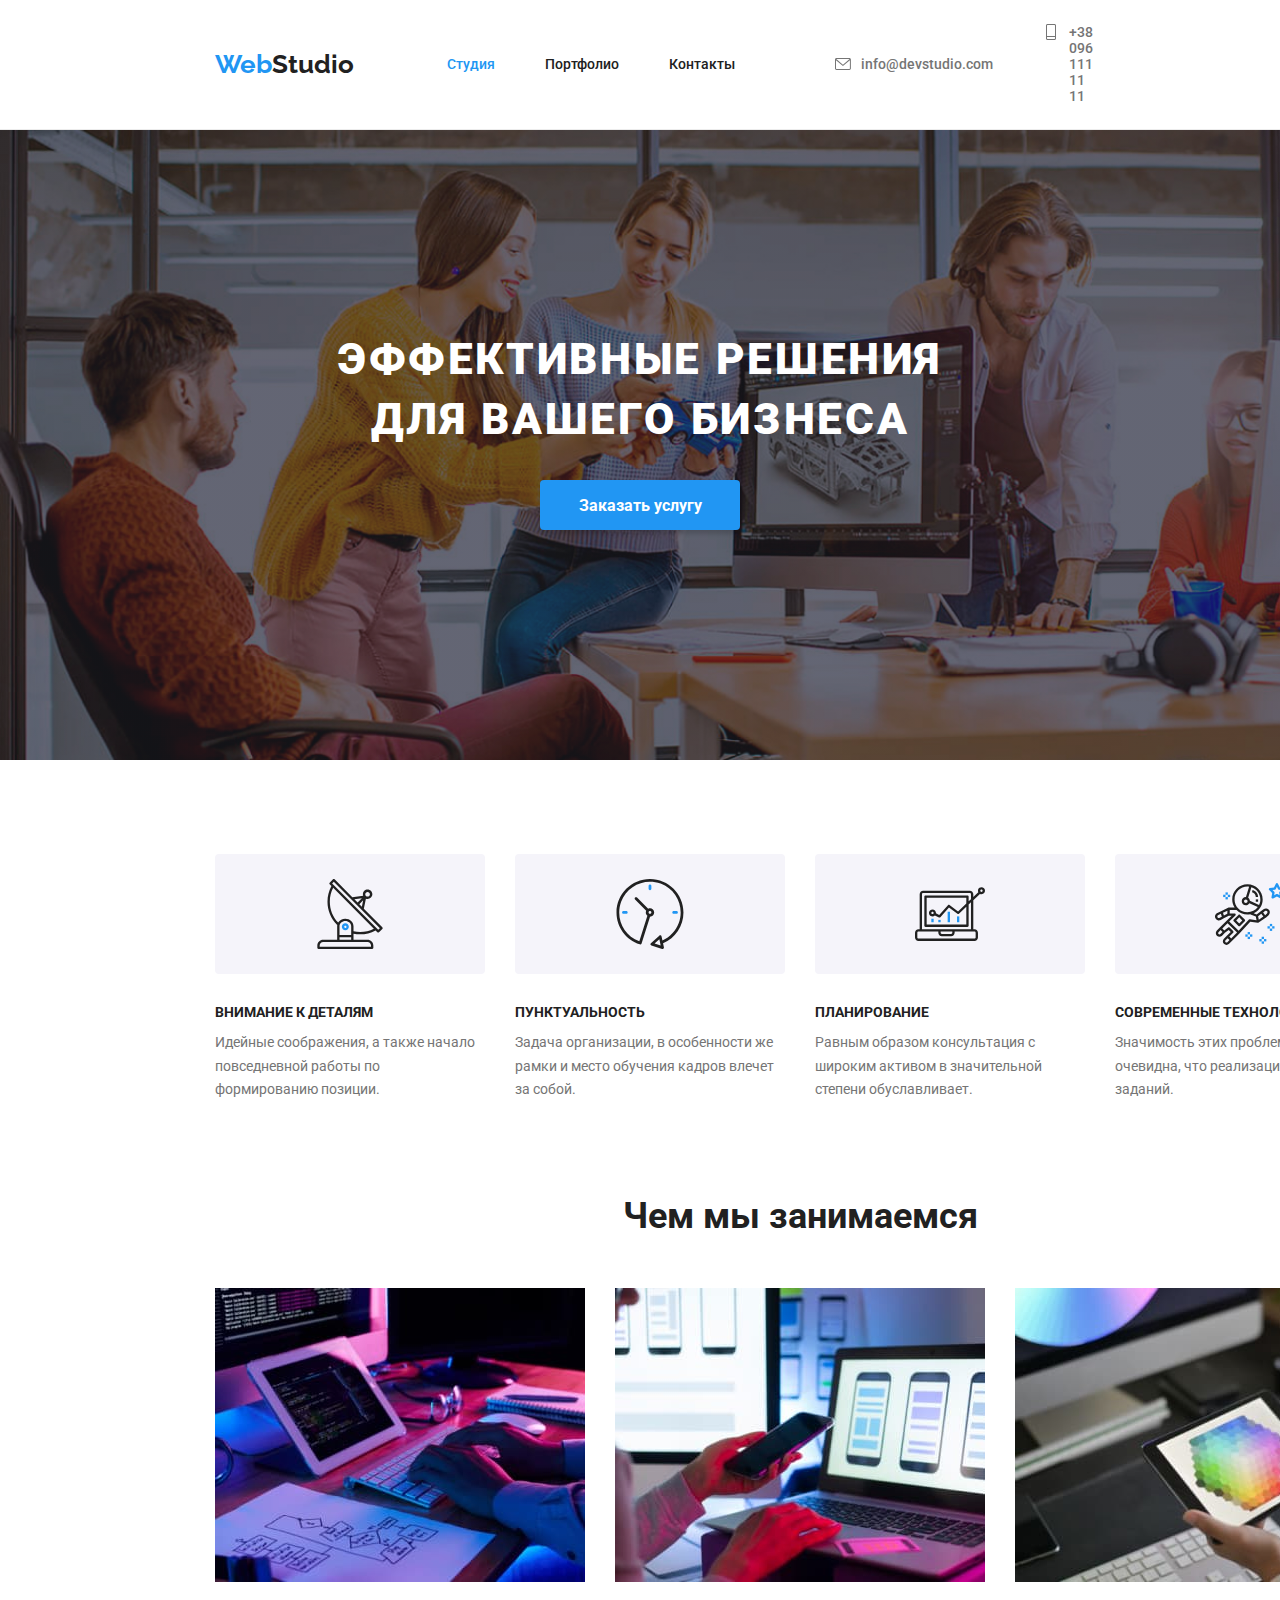
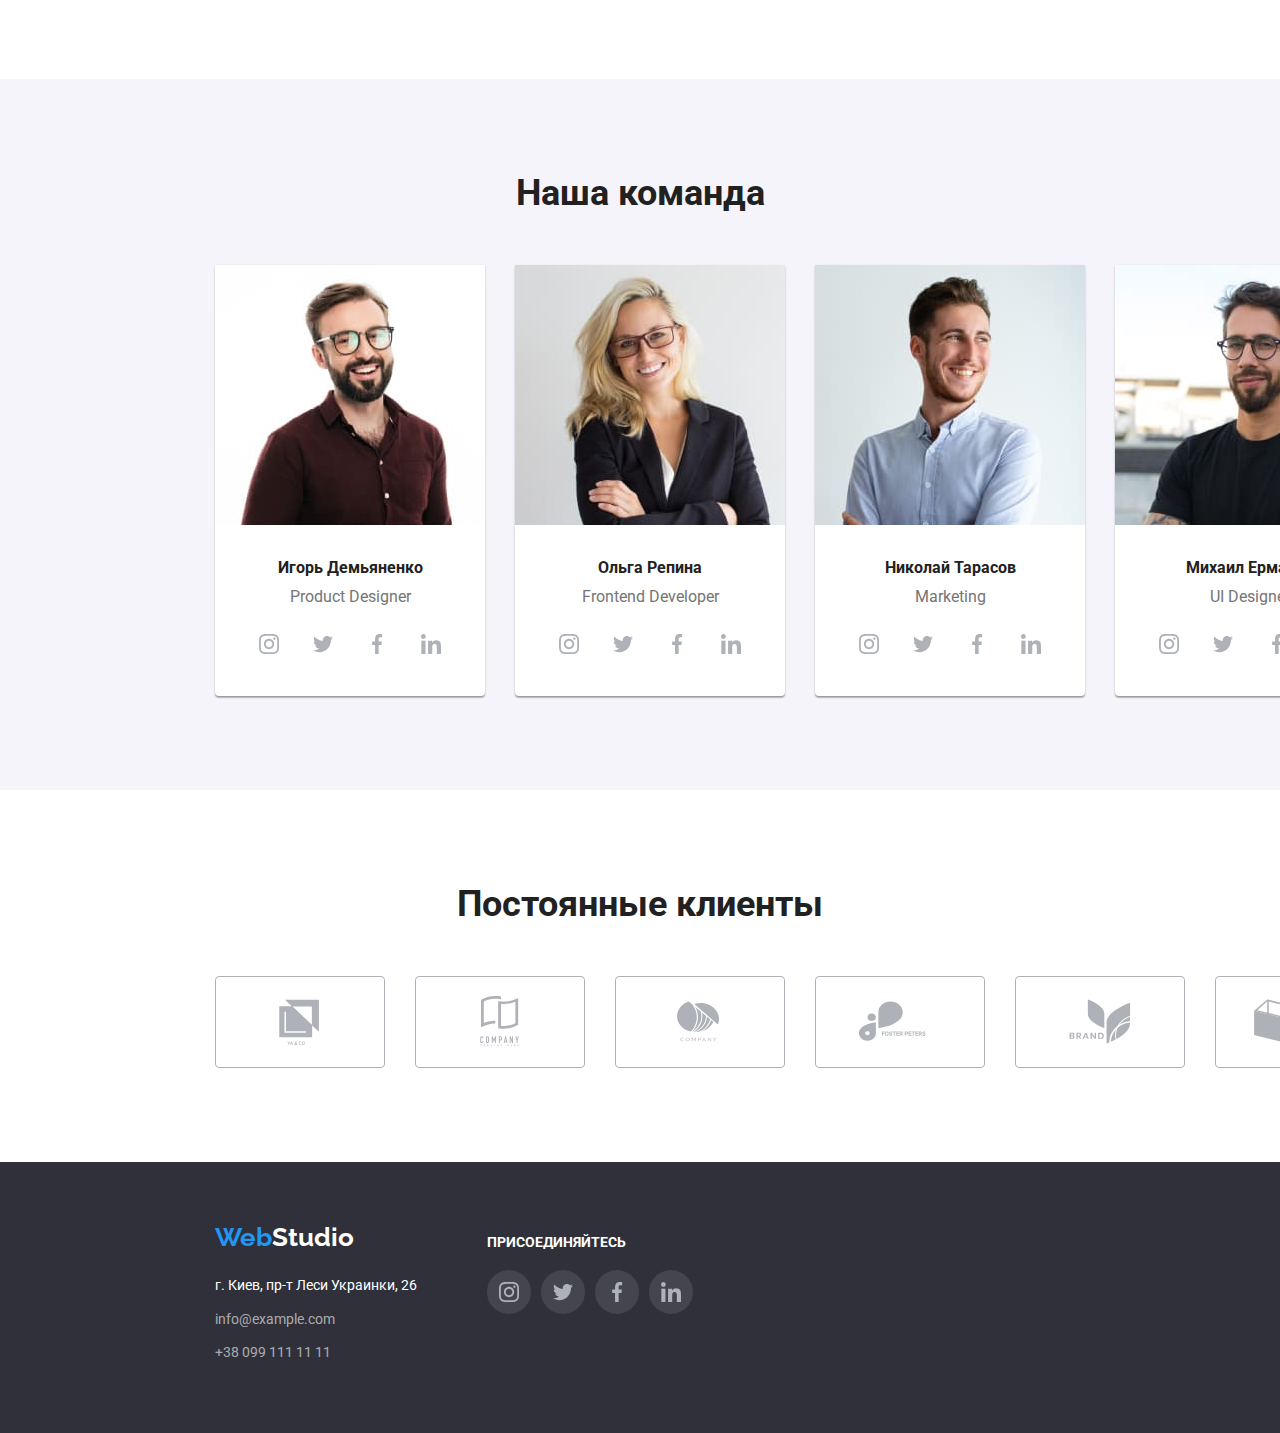
==== index.html @ db71245f "Домашка готова" ====
<!DOCTYPE html>
<html lang="ru">

<head>
    <meta charset="UTF-8">
    <meta http-equiv="X-UA-Compatible" content="IE=edge">
    <meta name="viewport" content="width=device-width, initial-scale=1.0">
    <title>Студия</title>
    <link rel="preconnect" href="https://fonts.googleapis.com">
    <link rel="preconnect" href="https://fonts.gstatic.com" crossorigin>
    <link
        href="https://fonts.googleapis.com/css2?family=Raleway:wght@700&family=Roboto:wght@400;500;700;900&display=swap"
        rel="stylesheet">
    <link rel="stylesheet" href="./css/styles.css">
</head>

<body>
    <!-- Подключение SVG -->
    <!-- Секция о нас -->
    <svg aria-hidden="true" style="position: absolute; width: 0; height: 0; overflow: hidden;" version="1.1"
        xmlns="http://www.w3.org/2000/svg" xmlns:xlink="http://www.w3.org/1999/xlink">
        <defs>
            <symbol id="icon-antenna" viewBox="0 0 32 32">
                <path fill="#212121" style="fill: var(--color1, #212121)"
                    d="M30.773 22.098l-8.443-8.505 0.937-4.615c0.242 0.094 0.499 0.144 0.758 0.146h0.006c1.192 0.014 2.17-0.941 2.184-2.133s-0.941-2.17-2.133-2.184c-1.192-0.014-2.17 0.941-2.184 2.133-0.003 0.255 0.039 0.509 0.125 0.749l-4.96 0.605-8.091-8.133c-0.099-0.101-0.235-0.159-0.377-0.16-0.14 0.001-0.274 0.056-0.373 0.155l-1.513 1.504c-0.208 0.208-0.208 0.546 0 0.754l0.814 0.826c-3.153 5.798-2.129 12.978 2.519 17.663 0.043 0.041 0.092 0.074 0.146 0.098-0.034 0.18-0.051 0.364-0.052 0.547v6.187h-6.4c-1.472 0.002-2.665 1.195-2.667 2.667v1.067c0 0.295 0.239 0.533 0.533 0.533h24.533c0.295 0 0.533-0.239 0.533-0.533v-1.067c-0.002-1.472-1.195-2.665-2.667-2.667h-6.4v-2.742c1.003 0.21 2.024 0.317 3.049 0.32 2.458-0.003 4.877-0.615 7.040-1.783l0.818 0.823c0.099 0.101 0.235 0.159 0.377 0.16 0.14-0.001 0.274-0.056 0.373-0.155l1.513-1.504c0.208-0.208 0.208-0.546 0-0.754zM23.28 6.233c0.418-0.415 1.093-0.414 1.508 0.004s0.414 1.093-0.004 1.508c-0.2 0.199-0.47 0.31-0.752 0.31h-0.003c-0.589-0.003-1.064-0.483-1.061-1.072 0.002-0.282 0.115-0.552 0.314-0.751h-0.002zM22.024 9.738l-0.598 2.946-1.175-1.182 1.774-1.763zM21.419 8.836l-1.92 1.909-1.485-1.493 3.405-0.415zM24.004 28.8c0.884 0 1.6 0.716 1.6 1.6v0.533h-23.467v-0.533c0-0.884 0.716-1.6 1.6-1.6h20.267zM16.537 26.667v1.067h-5.333v-1.067h5.333zM11.204 25.6v-4.053c0-1.294 1.196-2.347 2.667-2.347s2.667 1.053 2.667 2.347v4.053h-5.333zM17.604 23.904v-2.357c0-1.882-1.675-3.413-3.733-3.413-1.331-0.020-2.576 0.657-3.281 1.786-4.058-4.274-4.971-10.645-2.279-15.887l18.602 18.708c-2.872 1.461-6.165 1.873-9.309 1.163zM28.893 23.22l-21.057-21.181 0.755-0.752 7.935 7.98c0.004 0 0.006 0.007 0.010 0.010l13.115 13.191-0.757 0.752z">
                </path>
                <path fill="#2196f3" style="fill: var(--color2, #2196f3)"
                    d="M13.876 20.267h-0.005c-0.884-0.001-1.601 0.714-1.602 1.598s0.714 1.601 1.598 1.602h0.005c0.884 0.001 1.601-0.714 1.602-1.598s-0.714-1.601-1.598-1.602zM14.249 22.245c-0.1 0.1-0.236 0.156-0.378 0.155-0.295-0.002-0.532-0.242-0.531-0.536 0.001-0.141 0.057-0.276 0.157-0.375s0.233-0.154 0.373-0.155c0.295 0.002 0.532 0.241 0.53 0.536-0.001 0.141-0.057 0.276-0.157 0.375h0.005z">
                </path>
            </symbol>
            <symbol id="icon-astronaut" viewBox="0 0 32 32">
                <path fill="#2196f3" style="fill: var(--color2, #2196f3)"
                    d="M31.974 4.524c-0.063-0.193-0.229-0.333-0.43-0.363l-1.91-0.278-0.855-1.731c-0.179-0.365-0.777-0.365-0.956 0l-0.855 1.731-1.91 0.278c-0.201 0.029-0.367 0.17-0.431 0.363-0.062 0.193-0.011 0.405 0.135 0.547l1.383 1.348-0.326 1.903c-0.034 0.2 0.048 0.402 0.212 0.522 0.166 0.121 0.382 0.135 0.562 0.040l1.709-0.899 1.709 0.899c0.078 0.041 0.164 0.061 0.249 0.061 0.11 0 0.221-0.034 0.314-0.102 0.164-0.119 0.246-0.322 0.212-0.522l-0.326-1.903 1.383-1.348c0.145-0.142 0.197-0.354 0.135-0.547zM29.511 5.851c-0.125 0.122-0.183 0.299-0.153 0.472l0.191 1.114-1-0.526c-0.078-0.041-0.163-0.061-0.249-0.061s-0.17 0.020-0.249 0.061l-1.001 0.526 0.191-1.114c0.030-0.173-0.028-0.349-0.153-0.472l-0.81-0.789 1.119-0.163c0.174-0.025 0.324-0.134 0.402-0.292l0.5-1.013 0.5 1.013c0.078 0.157 0.228 0.267 0.402 0.292l1.119 0.163-0.809 0.789z">
                </path>
                <path fill="#2196f3" style="fill: var(--color2, #2196f3)" d="M26.134 20.522h-1.067v1.067h1.067v-1.067z">
                </path>
                <path fill="#2196f3" style="fill: var(--color2, #2196f3)" d="M26.134 22.656h-1.067v1.067h1.067v-1.067z">
                </path>
                <path fill="#2196f3" style="fill: var(--color2, #2196f3)" d="M27.2 21.589h-1.067v1.067h1.067v-1.067z">
                </path>
                <path fill="#2196f3" style="fill: var(--color2, #2196f3)" d="M25.067 21.589h-1.067v1.067h1.067v-1.067z">
                </path>
                <path fill="#2196f3" style="fill: var(--color2, #2196f3)" d="M22.4 26.389h-1.067v1.067h1.067v-1.067z">
                </path>
                <path fill="#2196f3" style="fill: var(--color2, #2196f3)" d="M22.4 28.522h-1.067v1.067h1.067v-1.067z">
                </path>
                <path fill="#2196f3" style="fill: var(--color2, #2196f3)" d="M23.467 27.456h-1.067v1.067h1.067v-1.067z">
                </path>
                <path fill="#2196f3" style="fill: var(--color2, #2196f3)" d="M21.333 27.456h-1.067v1.067h1.067v-1.067z">
                </path>
                <path fill="#2196f3" style="fill: var(--color2, #2196f3)" d="M16 24.256h-1.067v1.067h1.067v-1.067z">
                </path>
                <path fill="#2196f3" style="fill: var(--color2, #2196f3)" d="M16 26.389h-1.067v1.067h1.067v-1.067z">
                </path>
                <path fill="#2196f3" style="fill: var(--color2, #2196f3)" d="M17.067 25.322h-1.067v1.067h1.067v-1.067z">
                </path>
                <path fill="#2196f3" style="fill: var(--color2, #2196f3)" d="M14.933 25.322h-1.067v1.067h1.067v-1.067z">
                </path>
                <path fill="#2196f3" style="fill: var(--color2, #2196f3)" d="M5.867 6.122h-1.067v1.067h1.067v-1.067z">
                </path>
                <path fill="#2196f3" style="fill: var(--color2, #2196f3)" d="M5.867 8.255h-1.067v1.067h1.067v-1.067z">
                </path>
                <path fill="#2196f3" style="fill: var(--color2, #2196f3)" d="M6.933 7.189h-1.067v1.067h1.067v-1.067z">
                </path>
                <path fill="#2196f3" style="fill: var(--color2, #2196f3)" d="M4.8 7.189h-1.067v1.067h1.067v-1.067z">
                </path>
                <path fill="#212121" style="fill: var(--color1, #212121)"
                    d="M24.715 14.159c-0.287-0.388-0.709-0.637-1.188-0.705-0.481-0.068-0.956 0.058-1.34 0.352l-1.252 0.96-1.898 1.417-1.358-0.541c2.421-1.086 4.114-3.508 4.114-6.32 0-3.823-3.123-6.933-6.961-6.933s-6.961 3.11-6.961 6.933c0 1.386 0.414 2.674 1.12 3.758l-2.764-0.024c-0.002 0-0.003 0-0.005 0-0.009 0-0.015 0.004-0.023 0.005-0.053 0.002-0.105 0.013-0.155 0.031-0.013 0.005-0.026 0.008-0.038 0.013-0.006 0.003-0.013 0.003-0.019 0.006l-3.233 1.596c-0.001 0-0.001 0-0.001 0.001l-1.893 0.911c-0.021 0.009-0.042 0.021-0.063 0.035-0.755 0.502-1.012 1.489-0.598 2.295 0.22 0.429 0.595 0.745 1.056 0.889 0.178 0.055 0.359 0.083 0.539 0.083 0.29 0 0.577-0.071 0.839-0.211l1.388-0.738 2.264-1.169 1.357-0.008-5.442 5.416c-0.001 0.001-0.001 0.001-0.002 0.001l-1.339 1.333c-0.316 0.315-0.49 0.732-0.49 1.178s0.174 0.863 0.49 1.179c0.325 0.323 0.752 0.485 1.179 0.485s0.854-0.162 1.18-0.485l1.314-1.309 1.741-1.3 0.901 0.897-1.762 1.754c-0 0.001-0.001 0.001-0.002 0.001l-1.339 1.333c-0.316 0.315-0.49 0.732-0.49 1.178s0.174 0.863 0.49 1.179c0.325 0.323 0.753 0.485 1.18 0.485s0.855-0.162 1.18-0.485l3.482-3.467c0.001-0.001 0.001-0.001 0.001-0.002l1.010-1-0.004-0.004c0.006-0.006 0.015-0.009 0.022-0.015l5.166-5.658 3.471 0.494c0.025 0.004 0.050 0.005 0.075 0.005 0.065 0 0.127-0.015 0.187-0.038 0.018-0.006 0.033-0.015 0.050-0.023 0.019-0.010 0.039-0.015 0.058-0.027l3.213-2.133c0.012-0.008 0.018-0.021 0.029-0.029 0.013-0.010 0.029-0.014 0.041-0.026l1.271-1.191c0.662-0.62 0.753-1.635 0.212-2.362zM2.13 17.77c-0.173 0.093-0.37 0.111-0.558 0.052-0.187-0.058-0.338-0.186-0.427-0.358-0.161-0.314-0.068-0.695 0.214-0.902l1.314-0.632 0.449 1.312-0.992 0.528zM5.628 15.942l-1.548 0.8-0.439-1.283 2.027-1.001-0.040 1.484zM20.727 9.322c0 0.918-0.219 1.785-0.599 2.559l-4.181-1.899c-0.044-0.573-0.341-1.075-0.788-1.388l1.464-4.86c2.378 0.756 4.105 2.974 4.105 5.588zM8.938 9.322c0-3.235 2.644-5.867 5.894-5.867 0.253 0 0.5 0.021 0.745 0.052l-1.432 4.754c-0.019-0.001-0.037-0.006-0.057-0.006-1.033 0-1.873 0.837-1.873 1.867s0.84 1.867 1.873 1.867c0.694 0 1.294-0.383 1.618-0.945l3.862 1.755c-1.075 1.446-2.795 2.39-4.737 2.39-3.25 0-5.894-2.632-5.894-5.867zM14.894 10.122c0 0.441-0.362 0.8-0.806 0.8s-0.806-0.359-0.806-0.8c0-0.441 0.362-0.8 0.806-0.8s0.806 0.359 0.806 0.8zM2.465 25.146c-0.236 0.234-0.619 0.234-0.854 0.001-0.114-0.114-0.176-0.263-0.176-0.423s0.062-0.309 0.176-0.421l0.962-0.958 0.851 0.848-0.959 0.955zM5.679 28.88c-0.236 0.234-0.619 0.235-0.855 0.001-0.114-0.114-0.176-0.263-0.176-0.423s0.062-0.309 0.176-0.421l0.963-0.959 0.852 0.848-0.96 0.955zM9.16 25.411c-0.001 0-0.001 0-0.002 0.001l-1.765 1.76-0.852-0.848 1.763-1.755c0 0 0 0 0-0s0.001-0.001 0.002-0.001c0.040-0.040 0.065-0.088 0.090-0.135 0.007-0.014 0.020-0.026 0.026-0.040 0.017-0.041 0.019-0.085 0.026-0.129 0.003-0.025 0.014-0.047 0.014-0.073 0-0.036-0.013-0.070-0.020-0.106-0.006-0.032-0.006-0.065-0.019-0.095-0.020-0.050-0.055-0.094-0.091-0.138-0.010-0.012-0.014-0.027-0.025-0.038 0 0 0 0-0.001 0s-0.001-0.002-0.001-0.002l-1.607-1.6c-0.017-0.017-0.039-0.024-0.058-0.038-0.028-0.022-0.055-0.042-0.087-0.058-0.030-0.015-0.061-0.024-0.093-0.033-0.034-0.010-0.067-0.017-0.103-0.020-0.033-0.002-0.063 0.001-0.095 0.005-0.036 0.004-0.069 0.009-0.104 0.020-0.034 0.011-0.063 0.027-0.094 0.045-0.020 0.011-0.042 0.015-0.061 0.029l-1.773 1.324-0.901-0.897 2.399-2.386 4.361 4.289-0.928 0.919zM15.979 18.394c-0.015-0.002-0.030 0.004-0.045 0.003-0.039-0.002-0.076 0.001-0.115 0.007-0.030 0.005-0.059 0.011-0.088 0.021-0.034 0.012-0.065 0.028-0.097 0.047-0.030 0.018-0.057 0.037-0.083 0.061-0.013 0.011-0.028 0.017-0.040 0.029l-4.698 5.146-4.328-4.257 2.833-2.818c0.209-0.208 0.21-0.546 0.002-0.755-0.105-0.105-0.243-0.157-0.381-0.156v-0.001l-2.219 0.013 0.028-1.607 3.104 0.027c1.265 1.294 3.029 2.101 4.981 2.101 0.437 0 0.864-0.045 1.279-0.123 0.040 0.032 0.079 0.065 0.13 0.085l2.41 0.96 0.331 1.644-3.003-0.427zM20.020 18.572l-0.313-1.558 1.446-1.080 0.947 1.257-2.080 1.381zM23.774 15.741l-0.838 0.785-0.931-1.236 0.831-0.637c0.155-0.119 0.351-0.168 0.543-0.143 0.193 0.027 0.364 0.128 0.48 0.284 0.217 0.292 0.18 0.699-0.085 0.947z">
                </path>
                <path fill="#212121" style="fill: var(--color1, #212121)"
                    d="M13.602 18.544l-2.143-2.133c-0.207-0.207-0.545-0.207-0.753 0l-2.142 2.133c-0.1 0.101-0.157 0.236-0.157 0.378s0.056 0.278 0.157 0.378l2.142 2.133c0.104 0.103 0.241 0.155 0.377 0.155s0.273-0.052 0.376-0.155l2.143-2.133c0.1-0.1 0.157-0.236 0.157-0.378s-0.057-0.278-0.157-0.378zM11.083 20.303l-1.387-1.381 1.387-1.381 1.387 1.381-1.387 1.381z">
                </path>
                <path fill="#212121" style="fill: var(--color1, #212121)"
                    d="M17.164 5.071l-0.258 1.036c0.071 0.018 1.738 0.452 1.738 2.149h1.067c-0-2.017-1.666-2.965-2.547-3.185z">
                </path>
                <path fill="#212121" style="fill: var(--color1, #212121)" d="M19.711 9.322h-1.067v1.067h1.067v-1.067z">
                </path>
            </symbol>
            <symbol id="icon-clock" viewBox="0 0 32 32">
                <path fill="#212121" style="fill: var(--color1, #212121)"
                    d="M31.297 15.301c-0.002-8.452-6.855-15.303-15.308-15.301s-15.303 6.855-15.301 15.308c0.001 6.658 4.307 12.551 10.649 14.576 0.061 0.019 0.124 0.029 0.187 0.029 0.121-0 0.239-0.032 0.342-0.094 0.135-0.080 0.236-0.207 0.283-0.356l3.865-12.25c1.057-0.005 1.909-0.866 1.903-1.923s-0.866-1.909-1.923-1.903c-0.284 0.001-0.565 0.067-0.82 0.191l-5.106-5.107c-0.253-0.245-0.657-0.238-0.902 0.016-0.239 0.247-0.239 0.639 0 0.886l5.103 5.109c-0.392 0.799-0.168 1.764 0.536 2.309l-3.683 11.673c-7.278-2.681-11.004-10.754-8.323-18.032s10.754-11.004 18.032-8.323 11.004 10.754 8.323 18.032c-1.31 3.556-4.001 6.431-7.462 7.973l-0.398-1.874c-0.073-0.344-0.411-0.565-0.756-0.492-0.109 0.023-0.209 0.074-0.292 0.148l-3.837 3.426c-0.263 0.234-0.287 0.637-0.052 0.9 0.076 0.085 0.174 0.149 0.283 0.184l4.899 1.563c0.335 0.108 0.694-0.077 0.802-0.412 0.034-0.106 0.040-0.219 0.017-0.328l-0.391-1.839c5.664-2.388 9.342-7.942 9.329-14.089zM15.992 14.664c0.352 0 0.638 0.286 0.638 0.638s-0.286 0.638-0.638 0.638c-0.352 0-0.638-0.285-0.638-0.638s0.285-0.638 0.638-0.638zM18.093 29.528l2.184-1.948 0.603 2.84-2.787-0.892z">
                </path>
                <path fill="#2196f3" style="fill: var(--color2, #2196f3)"
                    d="M15.354 3.185v1.275c0 0.352 0.285 0.638 0.638 0.638s0.638-0.285 0.638-0.638v-1.275c0-0.352-0.286-0.638-0.638-0.638s-0.638 0.286-0.638 0.638z">
                </path>
                <path fill="#2196f3" style="fill: var(--color2, #2196f3)"
                    d="M3.876 14.664c-0.352 0-0.638 0.286-0.638 0.638s0.285 0.638 0.638 0.638h1.275c0.352 0 0.638-0.285 0.638-0.638s-0.285-0.638-0.638-0.638h-1.275z">
                </path>
                <path fill="#2196f3" style="fill: var(--color2, #2196f3)"
                    d="M28.108 15.939c0.352 0 0.638-0.285 0.638-0.638s-0.285-0.638-0.638-0.638h-1.275c-0.352 0-0.638 0.286-0.638 0.638s0.286 0.638 0.638 0.638h1.275z">
                </path>
            </symbol>
            <symbol id="icon-diagram" viewBox="0 0 32 32">
                <path fill="#2196f3" style="fill: var(--color2, #2196f3)" d="M14.926 14.965h1.066v4.798h-1.066v-4.797z">
                </path>
                <path fill="#2196f3" style="fill: var(--color2, #2196f3)" d="M19.19 17.097h1.066v2.665h-1.066v-2.665z">
                </path>
                <path fill="#2196f3" style="fill: var(--color2, #2196f3)" d="M10.661 18.696h1.066v1.066h-1.066v-1.066z">
                </path>
                <path fill="#2196f3" style="fill: var(--color2, #2196f3)" d="M7.463 18.163h1.066v1.599h-1.066v-1.599z">
                </path>
                <path fill="#212121" style="fill: var(--color1, #212121)"
                    d="M1.599 28.291h25.587c0.883 0 1.599-0.716 1.599-1.599v-2.132c0-0.883-0.716-1.599-1.599-1.599h-0.533v-13.293l3.028-2.868c0.703 0.346 1.553 0.136 2.013-0.499s0.396-1.508-0.152-2.068-1.42-0.644-2.065-0.198c-0.644 0.446-0.873 1.292-0.542 2.002l-2.281 2.163v-1.23c0-0.883-0.716-1.599-1.599-1.599h-21.322c-0.883 0-1.599 0.716-1.599 1.599v15.992h-0.533c-0.883 0-1.599 0.716-1.599 1.599v2.132c0 0.883 0.716 1.599 1.599 1.599zM30.384 4.837c0.294 0 0.533 0.239 0.533 0.533s-0.239 0.533-0.533 0.533c-0.294 0-0.533-0.239-0.533-0.533s0.239-0.533 0.533-0.533zM3.198 6.969c0-0.294 0.239-0.533 0.533-0.533h21.322c0.294 0 0.533 0.239 0.533 0.533v2.239l-1.066 1.013v-2.186c0-0.294-0.239-0.533-0.533-0.533h-19.19c-0.294 0-0.533 0.239-0.533 0.533v13.326c0 0.294 0.239 0.533 0.533 0.533h19.19c0.294 0 0.533-0.239 0.533-0.533v-9.674l1.066-1.010v12.284h-22.388v-15.992zM7.996 13.899c-0.721-0.002-1.354 0.478-1.546 1.174s0.105 1.433 0.725 1.801c0.62 0.368 1.41 0.276 1.928-0.226l1.853 0.93c0.215 0.108 0.476 0.057 0.636-0.123l3.939-4.431 3.872 2.901c0.208 0.156 0.498 0.139 0.686-0.039l3.365-3.188v8.131h-18.124v-12.26h18.124v2.66l-3.771 3.572-3.904-2.927c-0.222-0.166-0.534-0.135-0.718 0.072l-3.993 4.493-1.493-0.746c0.011-0.064 0.018-0.129 0.020-0.193 0-0.883-0.716-1.599-1.599-1.599zM8.529 15.498c0 0.294-0.239 0.533-0.533 0.533s-0.533-0.239-0.533-0.533c0-0.294 0.239-0.533 0.533-0.533s0.533 0.239 0.533 0.533zM11.727 24.027h5.331v0.533c0 0.294-0.239 0.533-0.533 0.533h-4.264c-0.294 0-0.533-0.239-0.533-0.533v-0.533zM1.066 24.56c0-0.294 0.239-0.533 0.533-0.533h9.062v0.533c0 0.883 0.716 1.599 1.599 1.599h4.264c0.883 0 1.599-0.716 1.599-1.599v-0.533h9.062c0.294 0 0.533 0.239 0.533 0.533v2.132c0 0.294-0.239 0.533-0.533 0.533h-25.587c-0.294 0-0.533-0.239-0.533-0.533v-2.132z">
                </path>
            </symbol>
        </defs>
    </svg>
    <!-- Соц.сети -->
    <svg aria-hidden="true" style="position: absolute; width: 0; height: 0; overflow: hidden;" version="1.1"
        xmlns="http://www.w3.org/2000/svg" xmlns:xlink="http://www.w3.org/1999/xlink">
        <defs>
            <symbol id="icon-fb" viewBox="0 0 32 32">
                <path
                    d="M21.329 5.313h2.921v-5.088c-0.504-0.069-2.237-0.225-4.256-0.225-4.212 0-7.097 2.649-7.097 7.519v4.481h-4.648v5.688h4.648v14.312h5.699v-14.311h4.46l0.708-5.688h-5.169v-3.919c0.001-1.644 0.444-2.769 2.735-2.769z">
                </path>
            </symbol>
            <symbol id="icon-inst" viewBox="0 0 32 32">
                <path
                    d="M31.969 9.408c-0.075-1.7-0.35-2.869-0.744-3.882-0.406-1.075-1.032-2.038-1.851-2.838-0.8-0.813-1.769-1.444-2.832-1.844-1.019-0.394-2.182-0.669-3.882-0.744-1.713-0.081-2.257-0.1-6.601-0.1s-4.888 0.019-6.595 0.094c-1.7 0.075-2.869 0.35-3.882 0.744-1.075 0.406-2.038 1.031-2.838 1.85-0.813 0.8-1.444 1.769-1.844 2.832-0.394 1.019-0.669 2.182-0.744 3.882-0.081 1.713-0.1 2.257-0.1 6.601s0.019 4.888 0.094 6.595c0.075 1.7 0.35 2.869 0.744 3.882 0.406 1.075 1.038 2.038 1.85 2.838 0.8 0.813 1.769 1.444 2.832 1.844 1.019 0.394 2.182 0.669 3.882 0.744 1.706 0.075 2.25 0.094 6.595 0.094s4.888-0.019 6.595-0.094c1.7-0.075 2.869-0.35 3.882-0.744 2.151-0.832 3.851-2.532 4.682-4.682 0.394-1.019 0.669-2.182 0.744-3.882 0.075-1.707 0.094-2.251 0.094-6.595s-0.006-4.888-0.081-6.595zM29.087 22.473c-0.069 1.563-0.331 2.407-0.55 2.969-0.538 1.394-1.644 2.5-3.038 3.038-0.563 0.219-1.413 0.481-2.969 0.55-1.688 0.075-2.194 0.094-6.464 0.094s-4.782-0.019-6.464-0.094c-1.563-0.069-2.407-0.331-2.969-0.55-0.694-0.256-1.325-0.663-1.838-1.194-0.531-0.519-0.938-1.144-1.194-1.838-0.219-0.563-0.481-1.413-0.55-2.969-0.075-1.688-0.094-2.194-0.094-6.464s0.019-4.782 0.094-6.464c0.069-1.563 0.331-2.407 0.55-2.969 0.256-0.694 0.663-1.325 1.2-1.838 0.519-0.531 1.144-0.938 1.838-1.194 0.563-0.219 1.413-0.481 2.969-0.55 1.688-0.075 2.194-0.094 6.464-0.094 4.276 0 4.782 0.019 6.464 0.094 1.563 0.069 2.407 0.331 2.969 0.55 0.694 0.256 1.325 0.662 1.838 1.194 0.531 0.519 0.938 1.144 1.194 1.838 0.219 0.563 0.481 1.413 0.55 2.969 0.075 1.688 0.094 2.194 0.094 6.464s-0.019 4.77-0.094 6.458z">
                </path>
                <path
                    d="M16.059 7.783c-4.538 0-8.22 3.682-8.22 8.22s3.682 8.22 8.22 8.22c4.539 0 8.22-3.682 8.22-8.22s-3.682-8.22-8.22-8.22zM16.059 21.335c-2.944 0-5.332-2.388-5.332-5.332s2.388-5.332 5.332-5.332c2.944 0 5.332 2.388 5.332 5.332s-2.388 5.332-5.332 5.332z">
                </path>
                <path
                    d="M26.524 7.458c0 1.060-0.859 1.919-1.919 1.919s-1.919-0.859-1.919-1.919c0-1.060 0.859-1.919 1.919-1.919s1.919 0.859 1.919 1.919z">
                </path>
            </symbol>
            <symbol id="icon-li" viewBox="0 0 32 32">
                <path
                    d="M31.992 32v-0.001h0.008v-11.736c0-5.741-1.236-10.164-7.948-10.164-3.227 0-5.392 1.771-6.276 3.449h-0.093v-2.913h-6.364v21.364h6.627v-10.579c0-2.785 0.528-5.479 3.977-5.479 3.399 0 3.449 3.179 3.449 5.657v10.401h6.62z">
                </path>
                <path d="M0.528 10.636h6.635v21.364h-6.635v-21.364z"></path>
                <path
                    d="M3.843 0c-2.121 0-3.843 1.721-3.843 3.843s1.721 3.879 3.843 3.879c2.121 0 3.843-1.757 3.843-3.879-0.001-2.121-1.723-3.843-3.843-3.843v0z">
                </path>
            </symbol>
            <symbol id="icon-twiter" viewBox="0 0 32 32">
                <path
                    d="M32 6.078c-1.19 0.522-2.458 0.868-3.78 1.036 1.36-0.812 2.398-2.088 2.886-3.626-1.268 0.756-2.668 1.29-4.16 1.588-1.204-1.282-2.92-2.076-4.792-2.076-3.632 0-6.556 2.948-6.556 6.562 0 0.52 0.044 1.020 0.152 1.496-5.454-0.266-10.28-2.88-13.522-6.862-0.566 0.982-0.898 2.106-0.898 3.316 0 2.272 1.17 4.286 2.914 5.452-1.054-0.020-2.088-0.326-2.964-0.808 0 0.020 0 0.046 0 0.072 0 3.188 2.274 5.836 5.256 6.446-0.534 0.146-1.116 0.216-1.72 0.216-0.42 0-0.844-0.024-1.242-0.112 0.85 2.598 3.262 4.508 6.13 4.57-2.232 1.746-5.066 2.798-8.134 2.798-0.538 0-1.054-0.024-1.57-0.090 2.906 1.874 6.35 2.944 10.064 2.944 12.072 0 18.672-10 18.672-18.668 0-0.29-0.010-0.57-0.024-0.848 1.302-0.924 2.396-2.078 3.288-3.406z">
                </path>
            </symbol>
        </defs>
    </svg>
    <!-- Секция лого -->
    <svg aria-hidden="true" style="position: absolute; width: 0; height: 0; overflow: hidden;" version="1.1"
        xmlns="http://www.w3.org/2000/svg" xmlns:xlink="http://www.w3.org/1999/xlink">
        <defs>
            <symbol id="icon-logo1" viewBox="0 0 57 32">
                <path
                    d="M20.267 3.733l3.738 3.538-6.938-0.004v17.166h18.133v-6.564l3.733 3.534v-17.671h-18.667zM35.036 17.455l-10.597-10.032h10.597v10.032zM31.746 21.923h-11.81v-11.545h0.835v10.764h10.975v0.782zM22.725 26.72l-0.436 0.898-0.436-0.898h-0.366l0.637 1.198v0.698h0.331v-0.698l0.635-1.198h-0.365zM23.273 28.615l0.154-0.441h0.734l0.155 0.441h0.344l-0.717-1.896h-0.296l-0.716 1.896h0.342zM23.794 27.122l0.275 0.786h-0.549l0.275-0.786zM25.531 27.863c-0.048 0.073-0.072 0.153-0.072 0.241 0 0.16 0.056 0.29 0.168 0.389s0.263 0.148 0.451 0.148 0.349-0.051 0.484-0.152l0.107 0.126h0.367l-0.279-0.329c0.109-0.149 0.164-0.341 0.164-0.574h-0.275c0 0.128-0.026 0.243-0.079 0.348l-0.366-0.432 0.129-0.094c0.091-0.066 0.157-0.132 0.197-0.198s0.060-0.14 0.060-0.219c0-0.12-0.044-0.22-0.133-0.301s-0.201-0.122-0.339-0.122c-0.153 0-0.274 0.043-0.365 0.13s-0.135 0.203-0.135 0.352c0 0.061 0.014 0.124 0.043 0.189s0.081 0.144 0.155 0.237c-0.141 0.101-0.235 0.188-0.283 0.262zM26.386 28.282c-0.093 0.071-0.193 0.107-0.299 0.107-0.095 0-0.17-0.027-0.227-0.082s-0.085-0.126-0.085-0.214c0-0.102 0.052-0.192 0.156-0.271l0.040-0.029 0.414 0.488zM26.046 27.442c-0.089-0.11-0.134-0.202-0.134-0.275 0-0.063 0.018-0.116 0.055-0.158s0.085-0.063 0.147-0.063c0.057 0 0.105 0.018 0.142 0.053s0.056 0.077 0.056 0.126c0 0.075-0.027 0.136-0.081 0.184l-0.040 0.033-0.145 0.099zM29.132 28.472c0.13-0.114 0.205-0.272 0.224-0.474h-0.328c-0.017 0.135-0.059 0.232-0.124 0.29s-0.162 0.087-0.292 0.087c-0.142 0-0.249-0.054-0.323-0.161s-0.109-0.264-0.109-0.469v-0.168c0.002-0.202 0.041-0.355 0.117-0.46s0.188-0.158 0.331-0.158c0.123 0 0.217 0.030 0.28 0.091s0.104 0.158 0.12 0.294h0.328c-0.021-0.207-0.095-0.368-0.223-0.482s-0.296-0.171-0.505-0.171c-0.155 0-0.293 0.037-0.411 0.111s-0.209 0.179-0.272 0.315c-0.063 0.136-0.095 0.294-0.095 0.473v0.177c0.003 0.174 0.035 0.328 0.098 0.46s0.151 0.234 0.266 0.306c0.115 0.071 0.249 0.107 0.4 0.107 0.216 0 0.389-0.056 0.52-0.169zM31.068 28.206c0.064-0.141 0.096-0.304 0.096-0.49v-0.105c-0.001-0.185-0.034-0.347-0.099-0.486s-0.158-0.247-0.277-0.32c-0.119-0.075-0.256-0.112-0.41-0.112s-0.292 0.038-0.411 0.113c-0.119 0.075-0.211 0.183-0.277 0.324s-0.098 0.305-0.098 0.49v0.107c0.001 0.181 0.034 0.342 0.099 0.48s0.159 0.246 0.279 0.322c0.121 0.075 0.258 0.112 0.411 0.112 0.155 0 0.293-0.037 0.411-0.112s0.212-0.183 0.276-0.323zM30.716 27.135c0.080 0.112 0.12 0.273 0.12 0.483v0.099c0 0.214-0.040 0.376-0.119 0.487s-0.19 0.167-0.336 0.167c-0.144 0-0.257-0.057-0.339-0.171s-0.121-0.275-0.121-0.483v-0.109c0.002-0.204 0.043-0.362 0.122-0.473s0.192-0.168 0.335-0.168c0.146 0 0.258 0.056 0.337 0.168z">
                </path>
            </symbol>
            <symbol id="icon-Logo2" viewBox="0 0 57 32">
                <path
                    d="M26.727 3.165h-0.073c-0.112-0.007-0.224-0.010-0.336-0.012v0h-0.243c-0.212 0-0.428 0.005-0.642 0.016-0.016-0.001-0.032-0.001-0.049 0-1.944 0.11-3.848 0.596-5.609 1.431l-0.231 0.111v11.809l0.54-0.183c0.474-0.163 0.978-0.309 1.5-0.445 1.411-0.362 2.861-0.555 4.317-0.574v1.551c-0.193 0.001-0.38 0.007-0.568 0.016h-0.045c-1.121 0.061-2.233 0.232-3.322 0.51-1.378 0.345-2.708 0.863-3.957 1.542v-15.145c1.298-0.757 2.695-1.325 4.151-1.688 1.278-0.33 2.593-0.5 3.913-0.504h0.228c0.273 0.007 0.538 0.019 0.788 0.038 0.658 0.046 1.31 0.15 1.95 0.311v1.527c-0.621-0.145-1.253-0.24-1.889-0.285-0.013-0.001-0.026-0.002-0.039-0.003-0.132-0.011-0.263-0.022-0.386-0.022zM29.415 4.726c0.339 0.026 0.689 0.038 1.044 0.038 1.388-0.005 2.769-0.182 4.114-0.528 1.378-0.346 2.706-0.865 3.956-1.543v14.875c-1.298 0.756-2.696 1.325-4.153 1.688-1.279 0.329-2.593 0.498-3.913 0.503-1 0.008-1.997-0.11-2.968-0.35v-14.971c0.229 0.053 0.465 0.102 0.706 0.142 0.394 0.066 0.81 0.115 1.214 0.145zM36.985 4.841l-0.54 0.182c-0.497 0.167-0.997 0.316-1.5 0.449-1.465 0.377-2.971 0.57-4.483 0.575-0.352 0-0.676-0.010-0.989-0.030l-0.43-0.028v12.148l0.37 0.033c0.343 0.030 0.696 0.045 1.052 0.045 1.191-0.005 2.377-0.159 3.531-0.457 0.95-0.238 1.874-0.57 2.759-0.991l0.231-0.111v-11.813z">
                </path>
                <path
                    d="M19.060 24.113c-0.078-0.080-0.171-0.144-0.274-0.186s-0.214-0.061-0.326-0.057c-0.119-0.002-0.237 0.021-0.347 0.065-0.101 0.040-0.193 0.101-0.27 0.178s-0.135 0.17-0.174 0.271c-0.042 0.107-0.063 0.22-0.062 0.335v2.023c-0.005 0.143 0.022 0.284 0.080 0.415 0.048 0.104 0.117 0.196 0.202 0.271 0.081 0.068 0.176 0.117 0.278 0.144 0.098 0.028 0.2 0.042 0.302 0.042 0.113 0.001 0.224-0.023 0.326-0.070 0.101-0.044 0.193-0.108 0.27-0.187 0.075-0.079 0.135-0.171 0.177-0.271 0.043-0.102 0.065-0.212 0.065-0.323v-0.226h-0.529v0.18c0.002 0.062-0.009 0.123-0.031 0.18-0.017 0.043-0.043 0.082-0.077 0.114-0.033 0.026-0.070 0.046-0.111 0.058-0.036 0.012-0.073 0.018-0.111 0.019-0.047 0.006-0.095-0.002-0.139-0.021s-0.081-0.049-0.11-0.088c-0.050-0.081-0.074-0.176-0.070-0.271v-1.887c-0.003-0.105 0.019-0.208 0.065-0.302 0.027-0.043 0.066-0.077 0.112-0.098s0.097-0.030 0.147-0.024c0.046-0.002 0.091 0.008 0.132 0.028s0.077 0.049 0.104 0.086c0.059 0.078 0.090 0.173 0.088 0.271v0.175h0.524v-0.206c0.001-0.121-0.021-0.241-0.065-0.354-0.039-0.106-0.099-0.203-0.177-0.285z">
                </path>
                <path
                    d="M22.202 24.090c-0.169-0.142-0.381-0.221-0.602-0.222-0.108 0-0.215 0.020-0.316 0.057-0.103 0.037-0.198 0.093-0.279 0.165-0.088 0.079-0.158 0.175-0.205 0.283-0.053 0.124-0.079 0.257-0.077 0.392v1.941c-0.004 0.137 0.023 0.272 0.077 0.397 0.048 0.104 0.118 0.197 0.205 0.271 0.081 0.075 0.176 0.133 0.279 0.171 0.101 0.037 0.208 0.056 0.316 0.057s0.215-0.020 0.316-0.057c0.105-0.038 0.202-0.096 0.286-0.171 0.084-0.076 0.152-0.168 0.2-0.271 0.054-0.125 0.081-0.261 0.077-0.397v-1.941c0.003-0.135-0.024-0.268-0.077-0.392-0.047-0.107-0.115-0.203-0.2-0.283zM21.955 26.706c0.004 0.052-0.003 0.104-0.021 0.152s-0.047 0.092-0.084 0.128c-0.070 0.059-0.158 0.091-0.249 0.091s-0.179-0.032-0.249-0.091c-0.037-0.036-0.066-0.080-0.084-0.128s-0.025-0.101-0.021-0.152v-1.941c-0.004-0.052 0.003-0.104 0.021-0.152s0.047-0.092 0.084-0.128c0.070-0.059 0.158-0.091 0.249-0.091s0.179 0.032 0.249 0.091c0.037 0.036 0.066 0.080 0.084 0.128s0.025 0.101 0.021 0.152v1.941z">
                </path>
                <path
                    d="M26.329 27.573v-3.674h-0.509l-0.668 1.945h-0.009l-0.673-1.945h-0.503v3.674h0.525v-2.235h0.009l0.514 1.58h0.262l0.518-1.58h0.009v2.235h0.525z">
                </path>
                <path
                    d="M29.311 24.157c-0.081-0.091-0.183-0.16-0.297-0.201-0.123-0.040-0.251-0.059-0.38-0.057h-0.78v3.674h0.523v-1.435h0.27c0.163 0.007 0.326-0.027 0.472-0.1 0.119-0.066 0.218-0.163 0.287-0.281 0.061-0.098 0.101-0.206 0.12-0.32 0.021-0.138 0.030-0.278 0.028-0.418 0.005-0.176-0.012-0.353-0.051-0.525-0.035-0.127-0.101-0.243-0.193-0.338zM29.041 25.277c-0.002 0.067-0.019 0.132-0.049 0.191-0.030 0.056-0.077 0.102-0.135 0.129-0.078 0.035-0.162 0.050-0.247 0.046h-0.239v-1.249h0.27c0.081-0.004 0.162 0.012 0.236 0.046 0.054 0.031 0.097 0.079 0.123 0.136 0.029 0.065 0.044 0.134 0.046 0.205 0 0.077 0 0.159 0 0.244s0.005 0.174 0 0.252h-0.005z">
                </path>
                <path
                    d="M31.791 23.899h-0.429l-0.809 3.674h0.523l0.154-0.789h0.714l0.154 0.789h0.524l-0.83-3.674zM31.308 26.283l0.258-1.332h0.009l0.256 1.332h-0.524z">
                </path>
                <path
                    d="M35.173 26.112h-0.009l-0.791-2.213h-0.503v3.674h0.523v-2.209h0.011l0.8 2.209h0.492v-3.674h-0.523v2.213z">
                </path>
                <path
                    d="M38.372 23.899l-0.421 1.461h-0.011l-0.421-1.461h-0.554l0.719 2.121v1.553h0.524v-1.553l0.719-2.121h-0.554z">
                </path>
                <path d="M17.6 28.61h0.252v0.708h0.171v-0.708h0.251v-0.145h-0.675v0.145z"></path>
                <path
                    d="M19.721 28.465l-0.331 0.853h0.182l0.070-0.194h0.34l0.073 0.194h0.186l-0.339-0.853h-0.182zM19.694 28.981l0.116-0.316 0.116 0.316h-0.232z">
                </path>
                <path
                    d="M21.818 29.004h0.197v0.11c-0.058 0.046-0.129 0.071-0.202 0.072-0.034 0.002-0.069-0.004-0.1-0.019s-0.059-0.036-0.081-0.063c-0.045-0.065-0.068-0.143-0.063-0.222 0-0.19 0.082-0.285 0.246-0.285 0.043-0.004 0.086 0.007 0.121 0.032s0.061 0.062 0.072 0.104l0.169-0.033c-0.036-0.167-0.156-0.251-0.362-0.251-0.11-0.003-0.216 0.036-0.298 0.11-0.043 0.042-0.076 0.094-0.097 0.15s-0.030 0.117-0.025 0.178c-0.005 0.117 0.034 0.231 0.109 0.32 0.042 0.043 0.092 0.077 0.148 0.098s0.116 0.031 0.176 0.027c0.134 0.004 0.263-0.045 0.362-0.136v-0.336h-0.37v0.144z">
                </path>
                <path d="M23.959 28.465h-0.173v0.853h0.598v-0.145h-0.425v-0.708z"></path>
                <path d="M25.769 28.465h-0.173v0.853h0.173v-0.853z"></path>
                <path d="M27.539 29.035l-0.349-0.57h-0.167v0.853h0.161v-0.557l0.343 0.557h0.171v-0.853h-0.158v0.57z">
                </path>
                <path d="M29.14 28.943h0.425v-0.145h-0.425v-0.187h0.457v-0.145h-0.63v0.853h0.648v-0.145h-0.475v-0.231z">
                </path>
                <path d="M33.020 28.802h-0.336v-0.336h-0.171v0.853h0.171v-0.373h0.336v0.373h0.171v-0.853h-0.171v0.336z">
                </path>
                <path
                    d="M34.629 28.943h0.426v-0.145h-0.426v-0.187h0.459v-0.145h-0.63v0.853h0.646v-0.145h-0.475v-0.231z">
                </path>
                <path
                    d="M36.812 28.943c0.148-0.023 0.224-0.102 0.224-0.237 0.004-0.036-0.001-0.073-0.016-0.106s-0.038-0.062-0.068-0.083c-0.077-0.039-0.163-0.056-0.25-0.050h-0.362v0.853h0.171v-0.357h0.034c0.037-0.002 0.073 0.004 0.107 0.019 0.025 0.015 0.046 0.037 0.061 0.062l0.186 0.271h0.205l-0.104-0.167c-0.046-0.082-0.111-0.153-0.189-0.205zM36.64 28.825h-0.127v-0.214h0.135c0.059-0.005 0.118 0.002 0.174 0.020 0.012 0.011 0.022 0.025 0.029 0.040s0.009 0.032 0.009 0.049c-0.001 0.017-0.005 0.033-0.013 0.048s-0.019 0.027-0.032 0.037c-0.056 0.017-0.115 0.024-0.174 0.020z">
                </path>
                <path
                    d="M38.458 28.943h0.425v-0.145h-0.425v-0.187h0.459v-0.145h-0.631v0.853h0.648v-0.145h-0.475v-0.231z">
                </path>
            </symbol>
            <symbol id="icon-Logo3" viewBox="0 0 57 32">
                <path
                    d="M19.417 26.187c0.008 0 0.017 0.002 0.025 0.005s0.015 0.007 0.020 0.013l0.116 0.111c-0.090 0.090-0.202 0.162-0.327 0.211-0.147 0.053-0.305 0.079-0.464 0.076-0.149 0.003-0.298-0.021-0.436-0.071-0.125-0.045-0.237-0.113-0.329-0.2-0.094-0.089-0.166-0.194-0.212-0.308-0.051-0.127-0.076-0.261-0.074-0.396-0.002-0.135 0.025-0.27 0.080-0.397 0.051-0.115 0.127-0.22 0.225-0.308 0.099-0.087 0.218-0.155 0.349-0.201 0.143-0.048 0.296-0.072 0.449-0.071 0.143-0.003 0.285 0.019 0.417 0.064 0.115 0.043 0.221 0.104 0.313 0.178l-0.097 0.119c-0.007 0.008-0.015 0.016-0.025 0.021-0.012 0.007-0.025 0.010-0.039 0.009-0.015-0.001-0.030-0.005-0.042-0.013l-0.052-0.032-0.073-0.040c-0.031-0.015-0.064-0.028-0.097-0.039-0.043-0.013-0.087-0.024-0.132-0.032-0.057-0.009-0.115-0.013-0.173-0.013-0.111-0.001-0.22 0.017-0.323 0.053-0.096 0.034-0.182 0.084-0.253 0.149-0.073 0.069-0.128 0.15-0.164 0.238-0.041 0.101-0.061 0.207-0.060 0.313-0.002 0.108 0.018 0.216 0.060 0.318 0.035 0.087 0.090 0.167 0.161 0.236 0.067 0.064 0.149 0.114 0.241 0.147 0.095 0.034 0.197 0.051 0.3 0.050 0.059 0.001 0.119-0.003 0.177-0.010 0.096-0.010 0.188-0.039 0.269-0.085 0.041-0.023 0.079-0.049 0.115-0.078 0.015-0.012 0.035-0.020 0.055-0.020z">
                </path>
                <path
                    d="M22.776 25.629c0.002 0.134-0.025 0.267-0.078 0.393-0.047 0.114-0.122 0.218-0.219 0.305s-0.214 0.155-0.344 0.2c-0.285 0.094-0.599 0.094-0.884 0-0.129-0.046-0.245-0.114-0.342-0.201-0.097-0.089-0.172-0.194-0.221-0.308-0.105-0.255-0.105-0.533 0-0.787 0.050-0.115 0.125-0.22 0.221-0.31 0.097-0.084 0.214-0.15 0.342-0.193 0.284-0.096 0.6-0.096 0.884 0 0.129 0.046 0.246 0.114 0.343 0.201 0.096 0.088 0.17 0.191 0.22 0.304 0.054 0.127 0.080 0.261 0.078 0.395zM22.47 25.629c0.002-0.107-0.016-0.214-0.055-0.316-0.033-0.087-0.086-0.168-0.156-0.236-0.068-0.065-0.152-0.116-0.246-0.149-0.207-0.069-0.436-0.069-0.643 0-0.094 0.033-0.178 0.084-0.246 0.149-0.071 0.068-0.125 0.149-0.157 0.236-0.074 0.206-0.074 0.426 0 0.632 0.033 0.087 0.086 0.168 0.157 0.236 0.068 0.065 0.152 0.115 0.246 0.148 0.207 0.067 0.435 0.067 0.643 0 0.093-0.033 0.177-0.083 0.246-0.148 0.070-0.069 0.123-0.149 0.156-0.236 0.039-0.102 0.058-0.209 0.055-0.316z">
                </path>
                <path
                    d="M25.067 25.96l0.030 0.071c0.012-0.025 0.022-0.048 0.033-0.071 0.011-0.024 0.024-0.047 0.038-0.070l0.743-1.174c0.015-0.020 0.028-0.033 0.042-0.037 0.020-0.005 0.040-0.007 0.061-0.006h0.22v1.909h-0.26v-1.404c0-0.018 0-0.038 0-0.059-0.001-0.022-0.001-0.044 0-0.066l-0.747 1.19c-0.009 0.018-0.025 0.033-0.044 0.043s-0.041 0.016-0.064 0.016h-0.042c-0.023 0-0.045-0.005-0.064-0.016s-0.034-0.026-0.044-0.044l-0.769-1.198c0 0.023 0 0.046 0 0.068s0 0.043 0 0.061v1.404h-0.252v-1.905h0.22c0.021-0.001 0.041 0.001 0.061 0.006 0.018 0.008 0.032 0.021 0.041 0.037l0.759 1.175c0.015 0.022 0.028 0.045 0.038 0.068z">
                </path>
                <path
                    d="M27.864 25.865v0.715h-0.291v-1.906h0.649c0.122-0.002 0.244 0.012 0.362 0.042 0.094 0.023 0.181 0.064 0.256 0.119 0.065 0.052 0.114 0.116 0.145 0.187 0.034 0.078 0.051 0.161 0.049 0.244 0.001 0.084-0.017 0.167-0.054 0.244-0.035 0.073-0.089 0.138-0.157 0.191-0.075 0.057-0.162 0.1-0.257 0.126-0.113 0.031-0.232 0.046-0.35 0.044l-0.352-0.005zM27.864 25.66h0.352c0.076 0.001 0.153-0.009 0.225-0.029 0.060-0.018 0.115-0.046 0.163-0.082 0.044-0.035 0.078-0.078 0.099-0.126 0.024-0.051 0.036-0.105 0.035-0.16 0.003-0.053-0.007-0.106-0.029-0.155s-0.057-0.094-0.102-0.13c-0.111-0.075-0.251-0.112-0.391-0.102h-0.352v0.786z">
                </path>
                <path
                    d="M31.772 26.583h-0.23c-0.023 0.001-0.046-0.006-0.064-0.018-0.017-0.012-0.029-0.027-0.038-0.044l-0.198-0.461h-0.993l-0.205 0.461c-0.008 0.017-0.020 0.032-0.036 0.043-0.018 0.013-0.042 0.020-0.065 0.019h-0.23l0.872-1.909h0.302l0.884 1.909zM30.333 25.874h0.82l-0.346-0.777c-0.026-0.058-0.048-0.118-0.065-0.179l-0.034 0.1c-0.010 0.030-0.022 0.058-0.032 0.081l-0.343 0.776z">
                </path>
                <path
                    d="M33.029 24.682c0.017 0.008 0.032 0.020 0.044 0.034l1.272 1.439c0-0.023 0-0.046 0-0.067s0-0.043 0-0.063v-1.352h0.26v1.909h-0.145c-0.021 0.001-0.041-0.003-0.060-0.011-0.018-0.009-0.034-0.021-0.047-0.035l-1.271-1.438c0.001 0.022 0.001 0.044 0 0.066 0 0.021 0 0.040 0 0.058v1.361h-0.26v-1.909h0.154c0.018-0 0.036 0.003 0.052 0.009z">
                </path>
                <path
                    d="M36.748 25.823v0.758h-0.291v-0.758l-0.804-1.15h0.26c0.022-0.001 0.045 0.005 0.063 0.016 0.016 0.012 0.029 0.027 0.039 0.043l0.503 0.742c0.020 0.032 0.038 0.061 0.052 0.088s0.026 0.054 0.036 0.081l0.038-0.082c0.014-0.030 0.031-0.059 0.049-0.087l0.496-0.747c0.010-0.015 0.023-0.028 0.038-0.040 0.017-0.013 0.040-0.020 0.063-0.019h0.263l-0.806 1.155z">
                </path>
                <path
                    d="M24.923 21.47c0.127 0.014 0.255 0.025 0.384 0.035 1.962-0.763 3.622-2.011 4.772-3.588s1.74-3.415 1.695-5.282l-2.162-1.879c0.44 1.988 0.234 4.043-0.594 5.935s-2.245 3.547-4.094 4.779z">
                </path>
                <path
                    d="M24.151 21.383l0.058 0.010c1.975-1.228 3.482-2.942 4.323-4.921s0.981-4.133 0.4-6.181l-3.080-2.676c1.246 2.2 1.747 4.661 1.446 7.098s-1.393 4.75-3.147 6.67z">
                </path>
                <path
                    d="M34.596 14.841c-0.523 2.052-1.794 3.902-3.624 5.276-0.534 0.404-1.111 0.763-1.722 1.074 1.49-0.38 2.859-1.053 4.003-1.966s2.030-2.042 2.592-3.3l-1.249-1.084z">
                </path>
                <path
                    d="M34.106 14.539l-1.778-1.545c-0.034 1.762-0.61 3.483-1.669 4.986s-2.562 2.731-4.352 3.559h0.009c0.399-0 0.798-0.021 1.194-0.062 1.673-0.593 3.151-1.537 4.303-2.748s1.94-2.65 2.295-4.189z">
                </path>
                <path
                    d="M24.409 6.486l-2.122-1.846c-1.897 0.637-3.528 1.756-4.68 3.212s-1.772 3.179-1.778 4.946v0c0.007 1.952 0.763 3.846 2.149 5.383s3.322 2.628 5.501 3.101c1.946-2.060 3.085-4.605 3.252-7.266s-0.647-5.299-2.323-7.53z">
                </path>
                <path
                    d="M39.008 14.255c-0.008-2.316-1.070-4.535-2.955-6.173s-4.439-2.561-7.105-2.567c-1.232-0.001-2.453 0.196-3.602 0.582l12.99 11.286c0.445-0.998 0.673-2.058 0.672-3.128z">
                </path>
            </symbol>
            <symbol id="icon-Logo4" viewBox="0 0 57 32">
                <path
                    d="M12.878 11.255h-0.002c-1.279 0-2.316 0.921-2.316 2.058v0.001c0 1.137 1.037 2.058 2.316 2.058h0.002c1.279 0 2.316-0.921 2.316-2.058v-0.001c0-1.137-1.037-2.058-2.316-2.058z">
                </path>
                <path
                    d="M29.971 10.597c-0.004-1.579-0.711-3.092-1.967-4.208s-2.958-1.745-4.735-1.749v0c-1.777 0.003-3.48 0.631-4.737 1.748s-1.964 2.63-1.968 4.209v8.706c0 0 13.405-1.327 13.406-8.704v-0.001z">
                </path>
                <path
                    d="M5.867 22.16c0.003 1.098 0.496 2.151 1.369 2.928s2.058 1.215 3.294 1.218c1.236-0.003 2.42-0.441 3.294-1.218s1.366-1.829 1.37-2.927v-6.057c0 0-9.327 0.924-9.327 6.056zM10.53 23.245c-0.242 0-0.478-0.064-0.678-0.183s-0.357-0.289-0.45-0.487c-0.092-0.198-0.117-0.417-0.069-0.627s0.163-0.404 0.334-0.556c0.171-0.152 0.388-0.255 0.625-0.297s0.482-0.020 0.706 0.062c0.223 0.082 0.414 0.221 0.548 0.4s0.206 0.388 0.206 0.603c0.001 0.143-0.031 0.284-0.092 0.417s-0.151 0.252-0.264 0.353c-0.114 0.101-0.248 0.182-0.397 0.236s-0.308 0.083-0.468 0.083v-0.004z">
                </path>
                <path
                    d="M19.956 22.647h-0.9v0.93h-0.469v-2.275h1.481v0.38h-1.012v0.588h0.9v0.378zM22.209 22.491c0 0.224-0.040 0.42-0.119 0.589s-0.193 0.299-0.341 0.391c-0.147 0.092-0.316 0.137-0.506 0.137-0.189 0-0.357-0.045-0.505-0.136s-0.262-0.22-0.344-0.387c-0.081-0.169-0.122-0.363-0.123-0.581v-0.112c0-0.224 0.040-0.421 0.12-0.591 0.081-0.171 0.195-0.302 0.342-0.392 0.148-0.092 0.317-0.137 0.506-0.137s0.358 0.046 0.505 0.137c0.148 0.091 0.262 0.221 0.342 0.392 0.081 0.17 0.122 0.366 0.122 0.589v0.102zM21.734 22.388c0-0.238-0.043-0.42-0.128-0.544s-0.207-0.186-0.366-0.186c-0.157 0-0.279 0.061-0.364 0.184-0.085 0.122-0.129 0.301-0.13 0.538v0.111c0 0.232 0.043 0.412 0.128 0.541s0.208 0.192 0.369 0.192c0.157 0 0.278-0.061 0.363-0.184 0.084-0.124 0.127-0.304 0.128-0.541v-0.111zM23.73 22.98c0-0.089-0.031-0.156-0.094-0.203-0.063-0.048-0.175-0.098-0.337-0.15-0.163-0.053-0.291-0.105-0.386-0.156-0.258-0.14-0.387-0.328-0.387-0.564 0-0.123 0.034-0.232 0.103-0.328 0.070-0.097 0.169-0.172 0.298-0.227 0.13-0.054 0.276-0.081 0.438-0.081 0.163 0 0.307 0.030 0.434 0.089 0.127 0.058 0.226 0.141 0.295 0.248s0.106 0.229 0.106 0.366h-0.469c0-0.104-0.033-0.185-0.098-0.242s-0.158-0.087-0.277-0.087c-0.115 0-0.204 0.024-0.267 0.073-0.064 0.048-0.095 0.111-0.095 0.191 0 0.074 0.037 0.136 0.111 0.186 0.075 0.050 0.185 0.097 0.33 0.141 0.267 0.080 0.461 0.18 0.583 0.298s0.183 0.267 0.183 0.444c0 0.197-0.075 0.352-0.223 0.464-0.149 0.111-0.349 0.167-0.602 0.167-0.175 0-0.334-0.032-0.478-0.095-0.144-0.065-0.254-0.153-0.33-0.264s-0.113-0.241-0.113-0.388h0.47c0 0.251 0.15 0.377 0.45 0.377 0.111 0 0.198-0.022 0.261-0.067 0.063-0.046 0.094-0.109 0.094-0.191zM26.231 21.682h-0.697v1.895h-0.469v-1.895h-0.687v-0.38h1.853v0.38zM27.869 22.591h-0.9v0.609h1.056v0.377h-1.525v-2.275h1.522v0.38h-1.053v0.542h0.9v0.367zM29.142 22.744h-0.373v0.833h-0.469v-2.275h0.845c0.269 0 0.476 0.060 0.622 0.18s0.219 0.289 0.219 0.508c0 0.155-0.034 0.285-0.102 0.389-0.067 0.103-0.168 0.185-0.305 0.247l0.492 0.93v0.022h-0.503l-0.427-0.833zM28.769 22.365h0.378c0.118 0 0.209-0.030 0.273-0.089 0.065-0.060 0.097-0.143 0.097-0.248 0-0.107-0.031-0.192-0.092-0.253-0.060-0.061-0.154-0.092-0.28-0.092h-0.377v0.683zM31.609 22.775v0.802h-0.469v-2.275h0.887c0.171 0 0.321 0.031 0.45 0.094s0.23 0.152 0.3 0.267c0.070 0.115 0.105 0.245 0.105 0.392 0 0.223-0.077 0.399-0.23 0.528-0.152 0.128-0.363 0.192-0.633 0.192h-0.411zM31.609 22.396h0.419c0.124 0 0.218-0.029 0.283-0.088 0.066-0.058 0.098-0.142 0.098-0.25 0-0.111-0.033-0.202-0.098-0.27s-0.156-0.104-0.272-0.106h-0.43v0.714zM34.575 22.591h-0.9v0.609h1.056v0.377h-1.525v-2.275h1.522v0.38h-1.053v0.542h0.9v0.367zM36.75 21.682h-0.697v1.895h-0.469v-1.895h-0.688v-0.38h1.853v0.38zM38.387 22.591h-0.9v0.609h1.056v0.377h-1.525v-2.275h1.522v0.38h-1.053v0.542h0.9v0.367zM39.661 22.744h-0.373v0.833h-0.469v-2.275h0.845c0.269 0 0.476 0.060 0.622 0.18s0.219 0.289 0.219 0.508c0 0.155-0.034 0.285-0.102 0.389-0.067 0.103-0.168 0.185-0.305 0.247l0.492 0.93v0.022h-0.503l-0.427-0.833zM39.287 22.365h0.378c0.118 0 0.209-0.030 0.273-0.089 0.065-0.060 0.097-0.143 0.097-0.248 0-0.107-0.031-0.192-0.092-0.253-0.060-0.061-0.154-0.092-0.28-0.092h-0.377v0.683zM42.042 22.98c0-0.089-0.031-0.156-0.094-0.203-0.063-0.048-0.175-0.098-0.337-0.15-0.163-0.053-0.291-0.105-0.386-0.156-0.258-0.14-0.388-0.328-0.388-0.564 0-0.123 0.034-0.232 0.103-0.328 0.070-0.097 0.169-0.172 0.298-0.227 0.13-0.054 0.276-0.081 0.438-0.081 0.163 0 0.307 0.030 0.434 0.089 0.127 0.058 0.226 0.141 0.295 0.248 0.071 0.107 0.106 0.229 0.106 0.366h-0.469c0-0.104-0.033-0.185-0.098-0.242s-0.158-0.087-0.277-0.087c-0.115 0-0.204 0.024-0.267 0.073-0.064 0.048-0.095 0.111-0.095 0.191 0 0.074 0.037 0.136 0.111 0.186 0.075 0.050 0.185 0.097 0.33 0.141 0.267 0.080 0.461 0.18 0.583 0.298s0.183 0.267 0.183 0.444c0 0.197-0.074 0.352-0.223 0.464-0.149 0.111-0.349 0.167-0.602 0.167-0.175 0-0.334-0.032-0.478-0.095-0.144-0.065-0.254-0.153-0.33-0.264-0.075-0.111-0.112-0.241-0.112-0.388h0.47c0 0.251 0.15 0.377 0.45 0.377 0.111 0 0.198-0.022 0.261-0.067 0.063-0.046 0.094-0.109 0.094-0.191z">
                </path>
            </symbol>
            <symbol id="icon-Logo5" viewBox="0 0 57 32">
                <path
                    d="M14.27 23.859c0.13 0.147 0.199 0.332 0.196 0.521 0.007 0.123-0.017 0.247-0.070 0.361s-0.132 0.216-0.233 0.297c-0.252 0.175-0.565 0.26-0.881 0.24h-1.549v-3.302h1.517c0.299-0.018 0.596 0.059 0.84 0.219 0.098 0.075 0.176 0.17 0.227 0.277s0.074 0.224 0.068 0.341c0.009 0.182-0.054 0.361-0.176 0.505-0.118 0.131-0.28 0.222-0.462 0.258 0.205 0.034 0.391 0.134 0.523 0.282zM12.454 23.36h0.648c0.147 0.010 0.294-0.029 0.412-0.11 0.049-0.040 0.087-0.090 0.111-0.146s0.034-0.116 0.028-0.176c0.005-0.060-0.005-0.12-0.029-0.175s-0.061-0.106-0.108-0.147c-0.122-0.083-0.273-0.123-0.425-0.111h-0.638v0.866zM13.578 24.627c0.052-0.041 0.093-0.093 0.12-0.151s0.038-0.121 0.034-0.184c0.004-0.064-0.008-0.127-0.035-0.186s-0.069-0.111-0.121-0.153c-0.127-0.086-0.283-0.128-0.44-0.119h-0.68v0.908h0.689c0.155 0.008 0.309-0.032 0.435-0.114z">
                </path>
                <path
                    d="M17.371 25.278l-0.844-1.291h-0.317v1.291h-0.726v-3.302h1.374c0.346-0.022 0.689 0.078 0.957 0.281 0.192 0.179 0.308 0.415 0.327 0.666s-0.061 0.499-0.224 0.7c-0.17 0.178-0.401 0.296-0.655 0.336l0.898 1.32h-0.789zM16.21 23.538h0.594c0.412 0 0.618-0.167 0.618-0.5 0.004-0.068-0.007-0.136-0.033-0.2s-0.066-0.122-0.118-0.171c-0.13-0.099-0.298-0.147-0.467-0.134h-0.601l0.007 1.005z">
                </path>
                <path
                    d="M21.339 24.614h-1.446l-0.255 0.665h-0.761l1.328-3.265h0.823l1.323 3.265h-0.761l-0.25-0.665zM21.145 24.114l-0.529-1.394-0.529 1.394h1.057z">
                </path>
                <path d="M26.305 25.278h-0.721l-1.616-2.245v2.245h-0.719v-3.302h0.719l1.616 2.258v-2.258h0.721v3.302z">
                </path>
                <path
                    d="M30.417 24.488c-0.149 0.249-0.376 0.452-0.652 0.582-0.314 0.145-0.662 0.217-1.013 0.208h-1.283v-3.302h1.283c0.351-0.008 0.698 0.061 1.013 0.203 0.276 0.127 0.503 0.328 0.652 0.576 0.148 0.269 0.226 0.565 0.226 0.866s-0.077 0.598-0.226 0.866zM29.593 24.409c0.206-0.219 0.319-0.499 0.319-0.788s-0.113-0.569-0.319-0.788c-0.249-0.199-0.573-0.3-0.902-0.281h-0.5v2.137h0.5c0.329 0.019 0.654-0.082 0.902-0.281z">
                </path>
                <path d="M21.79 3.609c0 0 9.301 3.215 9.103 7.867v7.869c0 0-9.294-3.217-9.1-7.869l-0.004-7.867z"></path>
                <path
                    d="M39.179 17.503c1.757-1.107 3.788-1.792 5.909-1.994v-2.463c-2.444 0.862-4.517 2.426-5.909 4.457z">
                </path>
                <path
                    d="M38.124 18.245c1.438-2.651 3.93-4.696 6.964-5.715v-7.098c0 0-13.245 4.58-12.965 11.205v11.203c0 0 0.59-0.205 1.519-0.589 0-0.358 0-0.719 0.042-1.082 0.274-3.076 1.871-5.926 4.44-7.924z">
                </path>
                <path
                    d="M36.864 22.407c0.070-0.777 0.225-1.546 0.463-2.294-1.599 1.725-2.568 3.866-2.77 6.122-0.019 0.213-0.030 0.426-0.035 0.645 0.752-0.331 1.628-0.744 2.548-1.229-0.235-1.067-0.304-2.159-0.206-3.244z">
                </path>
                <path
                    d="M37.391 22.447c-0.088 0.982-0.033 1.969 0.164 2.938 3.619-1.983 7.685-5.046 7.528-8.748v-0.323c-2.585 0.265-5.004 1.3-6.885 2.946-0.44 1.020-0.712 2.094-0.807 3.188z">
                </path>
            </symbol>
            <symbol id="icon-Logo6" viewBox="0 0 57 32">
                <path
                    d="M28.493 14.618c-0.236-0.315-0.349-0.686-0.323-1.061v-1.538c0-0.471 0.107-0.83 0.321-1.075s0.581-0.367 1.102-0.366c0.489 0 0.836 0.104 1.042 0.313 0.224 0.266 0.333 0.592 0.308 0.92v0.361h-0.875v-0.366c0.003-0.12-0.005-0.24-0.025-0.358-0.013-0.081-0.057-0.156-0.125-0.213-0.090-0.061-0.203-0.091-0.317-0.083-0.12-0.008-0.239 0.024-0.333 0.088-0.076 0.063-0.127 0.145-0.145 0.235-0.025 0.126-0.037 0.253-0.034 0.38v1.866c-0.014 0.18 0.025 0.36 0.112 0.524 0.044 0.055 0.104 0.099 0.175 0.127s0.149 0.038 0.226 0.029c0.112 0.008 0.223-0.022 0.31-0.084 0.071-0.061 0.117-0.141 0.13-0.227 0.020-0.124 0.030-0.249 0.027-0.374v-0.379h0.875v0.346c0.025 0.342-0.082 0.682-0.303 0.967-0.201 0.228-0.544 0.343-1.047 0.343s-0.884-0.122-1.1-0.375z">
                </path>
                <path
                    d="M32.137 14.633c-0.221-0.239-0.332-0.588-0.332-1.050v-1.617c0-0.457 0.11-0.802 0.332-1.037s0.591-0.351 1.109-0.35c0.515 0 0.882 0.117 1.103 0.35 0.221 0.235 0.333 0.58 0.333 1.037v1.617c0 0.457-0.112 0.807-0.337 1.048s-0.591 0.361-1.1 0.361c-0.509 0-0.886-0.122-1.109-0.36zM33.654 14.245c0.079-0.15 0.115-0.314 0.105-0.479v-1.98c0.010-0.161-0.025-0.322-0.103-0.469-0.044-0.057-0.106-0.101-0.179-0.129s-0.152-0.037-0.231-0.027c-0.079-0.009-0.159 0-0.231 0.028s-0.135 0.072-0.18 0.129c-0.080 0.146-0.116 0.308-0.105 0.469v1.99c-0.011 0.165 0.025 0.329 0.105 0.479 0.051 0.050 0.114 0.091 0.185 0.119s0.147 0.042 0.225 0.042c0.078 0 0.154-0.014 0.225-0.042s0.134-0.068 0.185-0.119v-0.009z">
                </path>
                <path
                    d="M35.735 10.626h0.942l0.708 2.984 0.725-2.984h0.917l0.092 4.308h-0.678l-0.072-2.994-0.699 2.994h-0.544l-0.725-3.005-0.067 3.005h-0.685l0.085-4.308z">
                </path>
                <path
                    d="M40.176 10.626h1.468c0.846 0 1.268 0.408 1.268 1.223 0 0.781-0.445 1.171-1.335 1.17h-0.5v1.915h-0.906l0.005-4.308zM41.43 12.467c0.090 0.010 0.18 0.003 0.266-0.021s0.165-0.063 0.232-0.115c0.104-0.146 0.15-0.316 0.13-0.486 0.005-0.131-0.010-0.263-0.044-0.391-0.013-0.043-0.036-0.083-0.067-0.118s-0.070-0.065-0.114-0.087c-0.126-0.052-0.265-0.076-0.404-0.069h-0.352v1.287h0.352z">
                </path>
                <path
                    d="M44.218 10.626h0.973l0.998 4.308h-0.844l-0.197-0.993h-0.868l-0.203 0.993h-0.857l0.998-4.308zM45.050 13.441l-0.339-1.808-0.339 1.808h0.678z">
                </path>
                <path
                    d="M46.996 10.626h0.634l1.214 2.457v-2.457h0.752v4.308h-0.603l-1.221-2.565v2.565h-0.777l0.002-4.308z">
                </path>
                <path
                    d="M51.357 13.291l-1.009-2.659h0.85l0.616 1.708 0.578-1.708h0.832l-0.997 2.659v1.642h-0.87v-1.642z">
                </path>
                <path d="M29.892 16.817v0.225h-0.739v1.75h-0.31v-1.75h-0.743v-0.225h1.792z"></path>
                <path
                    d="M32.209 18.793h-0.239c-0.024 0.001-0.048-0.005-0.067-0.019-0.018-0.011-0.032-0.027-0.040-0.045l-0.214-0.469h-1.026l-0.214 0.469c-0.006 0.020-0.017 0.038-0.033 0.053-0.019 0.013-0.043 0.020-0.067 0.019h-0.239l0.906-1.976h0.315l0.917 1.968zM30.709 18.059h0.855l-0.362-0.804c-0.027-0.061-0.049-0.123-0.067-0.186-0.013 0.038-0.024 0.073-0.034 0.105l-0.033 0.083-0.359 0.802z">
                </path>
                <path
                    d="M33.771 18.599c0.057 0.003 0.114 0.003 0.17 0 0.049-0.004 0.097-0.012 0.145-0.023 0.044-0.009 0.088-0.021 0.13-0.036 0.040-0.014 0.080-0.031 0.121-0.048v-0.444h-0.362c-0.009 0-0.018-0.001-0.026-0.003s-0.016-0.007-0.023-0.012c-0.006-0.004-0.011-0.010-0.014-0.016s-0.005-0.013-0.004-0.020v-0.152h0.703v0.757c-0.057 0.035-0.118 0.067-0.181 0.094-0.065 0.028-0.132 0.050-0.201 0.067-0.074 0.019-0.15 0.032-0.227 0.041-0.088 0.008-0.176 0.013-0.264 0.012-0.156 0.001-0.311-0.024-0.457-0.073-0.136-0.047-0.259-0.117-0.362-0.206-0.101-0.090-0.18-0.196-0.234-0.313-0.057-0.131-0.085-0.27-0.083-0.41-0.002-0.141 0.026-0.281 0.082-0.413 0.052-0.117 0.132-0.224 0.234-0.313 0.103-0.089 0.227-0.159 0.362-0.205 0.155-0.050 0.32-0.075 0.486-0.074 0.084-0 0.169 0.006 0.252 0.017 0.074 0.010 0.146 0.027 0.216 0.050 0.063 0.021 0.124 0.047 0.181 0.078 0.056 0.031 0.108 0.065 0.158 0.103l-0.087 0.122c-0.007 0.011-0.017 0.021-0.029 0.027s-0.027 0.010-0.041 0.010c-0.020-0.001-0.040-0.006-0.056-0.016-0.027-0.013-0.056-0.028-0.089-0.047-0.038-0.021-0.079-0.039-0.121-0.053-0.054-0.019-0.11-0.033-0.167-0.044-0.076-0.012-0.153-0.018-0.23-0.017-0.12-0.001-0.238 0.017-0.35 0.055-0.101 0.035-0.192 0.088-0.266 0.156-0.075 0.071-0.132 0.155-0.169 0.246-0.081 0.214-0.081 0.445 0 0.659 0.040 0.093 0.101 0.178 0.181 0.249 0.074 0.068 0.164 0.121 0.265 0.156 0.115 0.034 0.237 0.047 0.359 0.039z">
                </path>
                <path d="M36.659 18.567h0.989v0.225h-1.292v-1.976h0.31l-0.007 1.75z"></path>
                <path d="M38.678 18.792h-0.31v-1.976h0.31v1.976z"></path>
                <path
                    d="M39.83 16.826c0.018 0.009 0.034 0.021 0.047 0.036l1.324 1.489c-0.002-0.023-0.002-0.047 0-0.070 0-0.022 0-0.044 0-0.064v-1.408h0.27v1.984h-0.156c-0.023 0.002-0.046-0.002-0.067-0.011-0.019-0.010-0.035-0.023-0.049-0.038l-1.323-1.488c0 0.023 0 0.045 0 0.067s0 0.042 0 0.061v1.408h-0.259v-1.976h0.161c0.017 0 0.035 0.003 0.051 0.009z">
                </path>
                <path d="M43.753 16.817v0.217h-1.098v0.652h0.89v0.21h-0.89v0.674h1.098v0.217h-1.417v-1.971h1.417z">
                </path>
                <path
                    d="M11.286 4.616l13.757 3.372v11.818l-13.757-3.371v-11.819zM10.404 3.609v13.401l15.52 3.806v-13.399l-15.52-3.807z">
                </path>
                <path d="M18.722 27.036l-15.522-3.809v-13.399l15.522 3.807v13.401z"></path>
                <path
                    d="M10.661 4.465l13.578 3.33-5.774 4.987-13.58-3.332 5.776-4.985zM10.404 3.609l-7.204 6.219 15.522 3.807 7.202-6.219-15.52-3.807z">
                </path>
                <path d="M19.595 26.282l6.329-5.465-6.329-1.553v7.018z"></path>
            </symbol>
        </defs>
    </svg>
    <!-- Телефон и почта -->
    <svg aria-hidden="true" style="position: absolute; width: 0; height: 0; overflow: hidden;" version="1.1"
        xmlns="http://www.w3.org/2000/svg" xmlns:xlink="http://www.w3.org/1999/xlink">
        <defs>
            <symbol id="icon-mail" viewBox="0 0 43 32">
                <path
                    d="M38.667 0h-34.667c-2.206 0-4 1.794-4 4v24c0 2.206 1.794 4 4 4h34.667c2.206 0 4-1.794 4-4v-24c0-2.206-1.794-4-4-4zM38.667 2.667c0.181 0 0.353 0.038 0.511 0.103l-17.844 15.466-17.844-15.466c0.158-0.066 0.33-0.103 0.511-0.103h34.667zM38.667 29.333h-34.667c-0.736 0-1.333-0.598-1.333-1.333v-22.413l17.793 15.421c0.251 0.217 0.563 0.326 0.874 0.326s0.622-0.108 0.874-0.326l17.793-15.421v22.413c0 0.736-0.598 1.333-1.333 1.333z">
                </path>
            </symbol>
            <symbol id="icon-tel" viewBox="0 0 20 32">
                <path
                    d="M17 0h-14c-1.654 0-3 1.346-3 3v26c0 1.654 1.346 3 3 3h14c1.654 0 3-1.346 3-3v-26c0-1.654-1.346-3-3-3zM3 2h14c0.552 0 1 0.448 1 1v21h-16v-21c0-0.552 0.448-1 1-1zM17 30h-14c-0.552 0-1-0.448-1-1v-3h16v3c0 0.552-0.448 1-1 1z">
                </path>
            </symbol>
        </defs>
    </svg>



    <!-- Хедер -->

    <header class="header">
        <div class="header-container container">
            <nav class="nav-menu">
                <a href="./index.html" class="logo">
                    <span>Web</span>Studio</a>
                <ul class="link-list">
                    <li class="link-list-item"><a class="link active" href="./index.html">Студия</a></li>
                    <li class="link-list-item"><a class="link" href="./portfolio.html">Портфолио</a></li>
                    <li class="link-list-item"><a class="link" href="">Контакты</a></li>
                </ul>
            </nav>
            <ul class="list-contact">
                <li class="link-item">
                    <a class="link-contact" href="mailto:info@devstudio.com"> <svg class="contact-img">
                            <use href="#icon-mail"></use>
                        </svg>info@devstudio.com</a>
                </li>
                <li class="link-item">
                    <a class="link-contact" href="tel:+380961111111"> <svg class="contact-img">
                            <use href="#icon-tel"></use>
                        </svg>+38 096 111 11 11</a>
                </li>
            </ul>
        </div>
    </header>
    <main>
        <section class="section-hero">
            <div class="menu-button container">
                <h1>Эффективные решения для вашего бизнеса</h1>
                <button type="button" class="mainbutton">Заказать услугу</button>
            </div>
        </section>

        <!-- Особености -->

        <section class="section">
            <div class="main-container container">
                <h2 class="none-hide">Особенности</h2>
                <ul class="details">
                    <li class="details-item">
                        <div class="logo-list">
                            <svg class="logo-image">
                                <use href="#icon-antenna"></use>
                            </svg>
                        </div>
                        <h3>Внимание к деталям</h3>
                        <p>Идейные соображения, а также начало повседневной работы по формированию позиции.</p>
                    </li>
                    <li class="details-item">
                        <div class="logo-list">
                            <svg class="logo-image">
                                <use href="#icon-clock"></use>
                            </svg>
                        </div>
                        <h3>Пунктуальность</h3>
                        <p>Задача организации, в особенности же рамки и место обучения кадров влечет за собой.</p>
                    </li>
                    <li class="details-item">
                        <div class="logo-list">
                            <svg class="logo-image">
                                <use href="#icon-diagram"></use>
                            </svg>
                        </div>
                        <h3>Планирование</h3>
                        <p>Равным образом консультация с широким активом в значительной степени обуславливает.</p>
                    </li>
                    <li class="details-item">
                        <div class="logo-list">
                            <svg class="logo-image">
                                <use href="#icon-astronaut"></use>
                            </svg>
                        </div>
                        <h3>Современные технологии</h3>
                        <p>Значимость этих проблем настолько очевидна, что реализация плановых заданий.</p>
                    </li>
                </ul>
            </div>
            <div class="block-work container">
                <h2 class="title-page">Чем мы занимаемся</h2>
                <ul class="list-work">
                    <li class="item-work">
                        <img src="./images/img1.jpg" alt="Создаем разметку текста" width="370" />
                    </li>
                    <li class="item-work">
                        <img src="./images/img2.jpg" alt="Адаптируем для разных платформ" width="370" />
                    </li>
                    <li class="item-work">
                        <img src="./images/img3.jpg" alt="Создаем дизайн проэкта" width="370" />
                    </li>
                </ul>
            </div>
        </section>

        <!-- Команда -->

        <section class="section team-sect">
            <div class="container">
                <h2 class="title-page">Наша команда</h2>
                <ul class="team-list">
                    <li class="team-item">
                        <img src="./images/img4.jpg" alt="Фото Игорь Демьяненко" width="270">
                        <div class="team-people-box">
                            <h3 class="team-title-name">Игорь Демьяненко</h3>
                            <p class="team-paragraph">Product Designer</p>
                        </div>
                        <ul class="socials">
                            <li class="socials-item">
                                <a href="#" class="socials-link">
                                    <svg class="socials-img">
                                        <use href="#icon-inst"></use>
                                    </svg>
                                </a>
                            </li>
                            <li class="socials-item">
                                <a href="#" class="socials-link">
                                    <svg class="socials-img">
                                        <use href="#icon-twiter"></use>
                                    </svg>
                                </a>
                            </li>
                            <li class="socials-item">
                                <a href="#" class="socials-link">
                                    <svg class="socials-img">
                                        <use href="#icon-fb"></use>
                                    </svg>
                                </a>
                            </li>
                            <li class="socials-item">
                                <a href="#" class="socials-link">
                                    <svg class="socials-img">
                                        <use href="#icon-li"></use>
                                    </svg>
                                </a>
                            </li>
                        </ul>
                    </li>
                    <li class="team-item">
                        <img src="./images/img5.jpg" alt="Фото Ольга Репина" width="270">
                        <div class="team-people-box">
                            <h3 class="team-title-name">Ольга Репина</h3>
                            <p class="team-paragraph">Frontend Developer</p>
                        </div>
                        <ul class="socials">
                            <li class="socials-item">
                                <a href="#" class="socials-link">
                                    <svg class="socials-img">
                                        <use href="#icon-inst"></use>
                                    </svg>
                                </a>
                            </li>
                            <li class="socials-item">
                                <a href="#" class="socials-link">
                                    <svg class="socials-img">
                                        <use href="#icon-twiter"></use>
                                    </svg>
                                </a>
                            </li>
                            <li class="socials-item">
                                <a href="#" class="socials-link">
                                    <svg class="socials-img">
                                        <use href="#icon-fb"></use>
                                    </svg>
                                </a>
                            </li>
                            <li class="socials-item">
                                <a href="#" class="socials-link">
                                    <svg class="socials-img">
                                        <use href="#icon-li"></use>
                                    </svg>
                                </a>
                            </li>
                        </ul>
                    </li>
                    <li class="team-item">
                        <img src="./images/img6.jpg" alt="Фото Николай Тарасов" width="270">
                        <div class="team-people-box">
                            <h3 class="team-title-name">Николай Тарасов</h3>
                            <p class="team-paragraph">Marketing</p>
                        </div>
                        <ul class="socials">
                            <li class="socials-item">
                                <a href="#" class="socials-link">
                                    <svg class="socials-img">
                                        <use href="#icon-inst"></use>
                                    </svg>
                                </a>
                            </li>
                            <li class="socials-item">
                                <a href="#" class="socials-link">
                                    <svg class="socials-img">
                                        <use href="#icon-twiter"></use>
                                    </svg>
                                </a>
                            </li>
                            <li class="socials-item">
                                <a href="#" class="socials-link">
                                    <svg class="socials-img">
                                        <use href="#icon-fb"></use>
                                    </svg>
                                </a>
                            </li>
                            <li class="socials-item">
                                <a href="#" class="socials-link">
                                    <svg class="socials-img">
                                        <use href="#icon-li"></use>
                                    </svg>
                                </a>
                            </li>
                        </ul>
                    </li>
                    <li class="team-item">
                        <img src="./images/img7.jpg" alt="Фото Михаил Ермаков" width="270">
                        <div class="team-people-box">
                            <h3 class="team-title-name">Михаил Ермаков</h3>
                            <p class="team-paragraph">UI Designer</p>
                        </div>
                        <ul class="socials">
                            <li class="socials-item">
                                <a href="#" class="socials-link">
                                    <svg class="socials-img">
                                        <use href="#icon-inst"></use>
                                    </svg>
                                </a>
                            </li>
                            <li class="socials-item">
                                <a href="#" class="socials-link">
                                    <svg class="socials-img">
                                        <use href="#icon-twiter"></use>
                                    </svg>
                                </a>
                            </li>
                            <li class="socials-item">
                                <a href="#" class="socials-link">
                                    <svg class="socials-img">
                                        <use href="#icon-fb"></use>
                                    </svg>
                                </a>
                            </li>
                            <li class="socials-item">
                                <a href="#" class="socials-link">
                                    <svg class="socials-img">
                                        <use href="#icon-li"></use>
                                    </svg>
                                </a>
                            </li>
                        </ul>
                    </li>
                </ul>
            </div>
        </section>

        <!-- Лого секция -->
        <section class="section">
            <h2 class="title-page">Постоянные клиенты</h2>
            <div class="container container-size">
                <ul class="icon-list">
                    <li class="icon-item">
                        <svg class="icon-image">
                            <use href="#icon-logo1"></use>
                        </svg>
                    </li>
                    <li class="icon-item">
                        <svg class="icon-image">
                            <use href="#icon-Logo2"></use>
                        </svg>
                    </li>
                    <li class="icon-item">
                        <svg class="icon-image">
                            <use href="#icon-Logo3"></use>
                        </svg>
                    </li>
                    <li class="icon-item">
                        <svg class="icon-image">
                            <use href="#icon-Logo4"></use>
                        </svg>
                    </li>
                    <li class="icon-item">
                        <svg class="icon-image">
                            <use href="#icon-Logo5"></use>
                        </svg>
                    </li>
                    <li class="icon-item">
                        <svg class="icon-image">
                            <use href="#icon-Logo6"></use>
                        </svg>
                    </li>
                </ul>
            </div>
        </section>
    </main>
    
<!-- Футер -->

    <footer class="footer">
        <div class="footer-box container">
            <div class="footer-contacts-box">
            <a href="./index.html" class="logo-footer"><span>Web</span>Studio</a>
            <address>
                <ul class="contact-list">
                    <li class="contact-item"><a class="address-text" href="">г. Киев, пр-т Леси Украинки, 26</a></li>
                    <li class="contact-item"><a class="link-footer" href="mailto:info@example.com">info@example.com</a>
                    </li>
                    <li class="contact-item"><a class="link-footer" href="tel:+380991111111">+38 099 111 11 11</a></li>
                </ul>
            </address>
            </div>
            <div class="footer-socials-box">
                <h3 class="footer-text">ПРИСОЕДИНЯЙТЕСЬ</h3>
                <ul class="socials-footer">
                    <li class="socials-item">
                        <a href="#" class="socials-link color-change">
                            <svg class="socials-img">
                                <use href="#icon-inst"></use>
                            </svg>
                        </a>
                    </li>
                    <li class="socials-item">
                        <a href="#" class="socials-link color-change">
                            <svg class="socials-img">
                                <use href="#icon-twiter"></use>
                            </svg>
                        </a>
                    </li>
                    <li class="socials-item">
                        <a href="#" class="socials-link color-change">
                            <svg class="socials-img">
                                <use href="#icon-fb"></use>
                            </svg>
                        </a>
                    </li>
                    <li class="socials-item">
                        <a href="#" class="socials-link color-change">
                            <svg class="socials-img">
                                <use href="#icon-li"></use>
                            </svg>
                        </a>
                    </li>
                </ul>
            </div>
        </div>
    </footer>
</body>

</html>
---- css/styles.css ----
/* База */

body {
    background-color: var(--brandColor);
    font-family: 'Roboto', sans-serif;
    font-weight: 500;
    font-size: 14px;
    line-height: 1.15;
    color:#212121;
}
* {
    margin: 0;
    padding: 0;
    list-style: none;
    text-decoration: none;
}
:root {
    --brandColor: #ffffff;
    --brandcolorone: #757575;
    --brandcolortwo: #2196f3;
}
.container {
    max-width: 1200px;
    margin: 0 auto;
}
.container-size {
    width: 1170px;
}
.section {
    padding: 94px 215px;
}

/* Хедер */

.header {
    padding: 24px 215px 25px 215px;
    border-bottom: 1px solid #ECECEC;
}
.header-container {
    display: flex;
    align-items: center;
    justify-content: space-between;
}
.nav-menu {
    display: flex;
    align-items: center;
}
.link-list {
    display: flex;
    margin-left: 93px;
}
.contact-img {
    max-width: 16px;
    max-height: 16px;
    fill: var(--brandcolorone);
    margin-right: 10px;
    transition: 0.4s;
}
.link {
    color: #212121;
    align-items: center;
}
.link-list-item {
    margin-right: 50px;
}
.link:hover,
.link:focus {
    color: var(--brandcolortwo);
}
.list-contact {
    display: flex;
    align-items: center;
}
.link-contact {
    display: flex;
    color: var(--brandcolorone);
    transition: 0.4s;
}
.link-item {
    margin-left: 50px;
    display: flex;
}
.link-contact:hover,
.link-contact:focus {
    color: var(--brandcolortwo);
}
.link-contact:hover .contact-img {
    fill: var(--brandcolortwo);
}
.logo {
    font-family: 'Raleway', sans-serif;
    font-style: normal;
    font-weight: bold;
    font-size: 26px;
    line-height: 1.20;
    color: #212121;
    text-decoration: none;
}
.logo > span {
    color: var(--brandcolortwo);
    text-decoration: none;
}
.active:hover,
.active:focus {
    color: var(--brandcolortwo);
}
.active {
    text-decoration: none;
    color: var(--brandcolortwo);
}

/* Секция 1 */

.section-hero {
    background:linear-gradient(rgba(47, 48, 58, 0.4),rgba(47, 48, 58, 0.4)), url(../images/hero-image.jpg) ;
    padding: 200px 452px;
    background-repeat: no-repeat;
    background-size: cover;
    max-width: 1600px;
}
.menu-button {
    display: flex;
    flex-direction: column;
    align-items: center;
    margin-bottom: 30px;

}
.menu-button h1 {
    font-weight: 900;
    font-size: 44px;
    line-height: 1.36;
    color: var(--brandColor);
    text-align: center;
    letter-spacing: 0.06em;
    text-transform: uppercase;
    width: 696px;
    height: 120px;
}
.mainbutton {
    margin-top: 30px;
    width: 200px;
    height: 50px;
    font-family: inherit;
    font-weight: bold;
    font-size: 16px;
    line-height: 1.87;
    color: var(--brandColor);
    background-color: var(--brandcolortwo);
    cursor: pointer;
    text-align: center;
    box-shadow: 0px 4px 4px rgba(0, 0, 0, 0.15);
    border-radius: 4px;
    border: none;

}

/* Секция 2 */

.main-container {
    display: flex;
}
.none-hide {
    display: none;
}
.logo-list {
    width: 270px;
    height: 120px;
    background: #F5F4FA;
    border-radius: 4px;
    margin-bottom: 30px;
}
.logo-image {
    max-width: 70px;
    max-height: 70px;
    padding: 25px 100px;
}
.details {
    display: flex;
}
.details-item > h3 {
    margin-bottom: 10px;
}
.details-item {
    margin-right: 30px;
}
.main-container h3 {
    font-weight: 700;
    font-size: 14px;
    line-height: 1.15;
    text-transform: uppercase;
}
.main-container p {
    font-weight: 400;
    font-size: 14px;
    line-height: 1.71;
    color: var(--brandcolorone);
}

/* Разделение */

.block-work {
    margin-top: 94px;
    width: 1170px;
}
.title-page {
    font-weight: 700;
    font-size: 36px;
    line-height: 1.16;
    text-align: center;
    margin-bottom: 50px;
}
.list-work {
    display: flex;
    justify-content: space-between;
}

/* Команда */

.section.team-sect {
    background-color: #F5F4FA;
}
.team-list {
    display: flex;
    justify-content: space-between;
    width: 1170px;
}
.team-people-box{
    padding: 30px 60px 0 60px;
}
.team-title-name {
    font-size: 16px;
    line-height: 1.19;
    text-align: center;
    margin-bottom: 10px;
}
.team-paragraph {
    font-weight: 400;
    font-size: 16px;
    line-height: 1.19;
    color: var(--brandcolorone);
    text-align: center;
}
.team-item {
    background-color:  var(--brandColor); 
    box-shadow: 0px 1px 3px rgba(0, 0, 0, 0.12), 0px 1px 1px rgba(0, 0, 0, 0.14), 0px 2px 1px rgba(0, 0, 0, 0.2);
    border-radius: 0px 0px 4px 4px;
}
.socials {
    display: flex;
    justify-content: space-between;
    padding: 16px 32px 30px 32px;
}
.socials-link {
    display: flex;
    border-radius: 50%;
    transition: 0.4s;
    text-align: center;
    width: 44px;
    height: 44px;
    justify-content: center;
    align-items: center;
}
.socials-link:hover {
    background-color: #2196F3;
}
.socials-link:hover .socials-img {
    fill: #fff;
}
.socials-img {
    height: 20px;
    width: 20px;
    fill:#AFB1B8;
    transition: 0.4s;
}

/* Секция иконок */

.icon-list {
    display: flex;
    justify-content: space-between;
}
.icon-item {
    display: flex;
    width: 170px;
    height: 92px;
    border: 1px solid #AFB1B8;
    box-sizing: border-box;
    border-radius: 4px;
}
.icon-image {
    padding: 16px 32px;
    fill: rgba(175, 177, 184, 1);
}
.icon-image:hover {
    fill: var(--brandcolortwo);
}

/* Футер */
.footer {
    padding: 60px 215px;
    background-color: #2F303A;
}
.footer-box {
    display: flex;
}
.contact-list {
    margin-top: 20px;
    font-weight: 400;
    font-style: normal;
    font-size: 14px;
    line-height: 1.72;
    color: var(--brandColor);
}
.link-footer {
    font-size: 14px;
    line-height: 1.72;
    text-decoration: none;
    color: rgba(255, 255, 255, 0.6);
}
.link-footer:hover,
.link-footer:focus {
    color: var(--brandcolortwo);
}
.logo-footer {
    font-family: 'Raleway', sans-serif;
    font-style: normal;
    font-weight: bold;
    font-size: 26px;
    line-height: 1.20;
    color: var(--brandColor);

}
.logo-footer > span {
    color: var(--brandcolortwo);
    text-decoration: none;
}

.address-text {
    font-style: normal;
    font-weight: 400;
    font-size: 14px;
    line-height: 1.71;
    color: var(--brandColor);
    text-decoration:none;
}
.contact-item {
    margin-bottom: 9px;
}
.footer-socials-box {
    display: flex;
    flex-wrap: wrap;
    flex-direction: column;
    margin-left: 70px;
    margin-top: 12px;
    width: 206px;
}
.footer-text {
    font-size: 14px;
    font-weight: 700;
    color:rgba(255, 255, 255, 1);
    padding-bottom: 20px;
}
.socials-footer {
    display: flex;
    justify-content: space-between;
}
.color-change {
    background-color: rgba(255, 255, 255, 0.1);
}


/* Страница: Портфолио */

/* Кнопки */

.page-title {
    display: none;
}
.page-button {
    display: flex;
    margin-bottom: 50px;
    justify-content: center;
}
.page-button button {
    padding: 6px 22px;
    margin-right: 8px;
    font-family: inherit;
    font-weight: 500;
    font-size: 16px;
    line-height: 1.62;
    cursor: pointer;
    color: #212121;
    background-color: #F5F4FA;
    border-radius: 4px;
    border: none;
}
.page-button button:hover,
.page-button button:focus {
    color: var(--brandColor);
    background-color: var(--brandcolortwo);
    box-shadow: 0px 3px 1px rgba(0, 0, 0, 0.1), 0px 1px 2px rgba(0, 0, 0, 0.08), 0px 2px 2px rgba(0, 0, 0, 0.12);
}


/* Картинки */


.image-list {
    display: flex;
    flex-wrap: wrap;
    justify-content: space-between;
}
.image-list  h2 {
    font-weight: 700;
    font-size: 18px;
    line-height: 2;
}
.image-list  p {
    font-weight: 400;
    font-size: 16px;
    line-height: 1.87;
    color: var(--brandcolorone);
}
.image-item {
    padding: 20px 24px;
    box-sizing: border-box;
    border: 1px solid #EEEEEE;
    border-top: none;
    border-top-width: 110px;
}
.image-item-li {
    margin-bottom: 30px;
}
.image-item-li:hover {
    box-shadow: 0px 1px 1px rgba(0, 0, 0, 0.12), 0px 4px 4px rgba(0, 0, 0, 0.06), 1px 4px 6px rgba(0, 0, 0, 0.16);
}
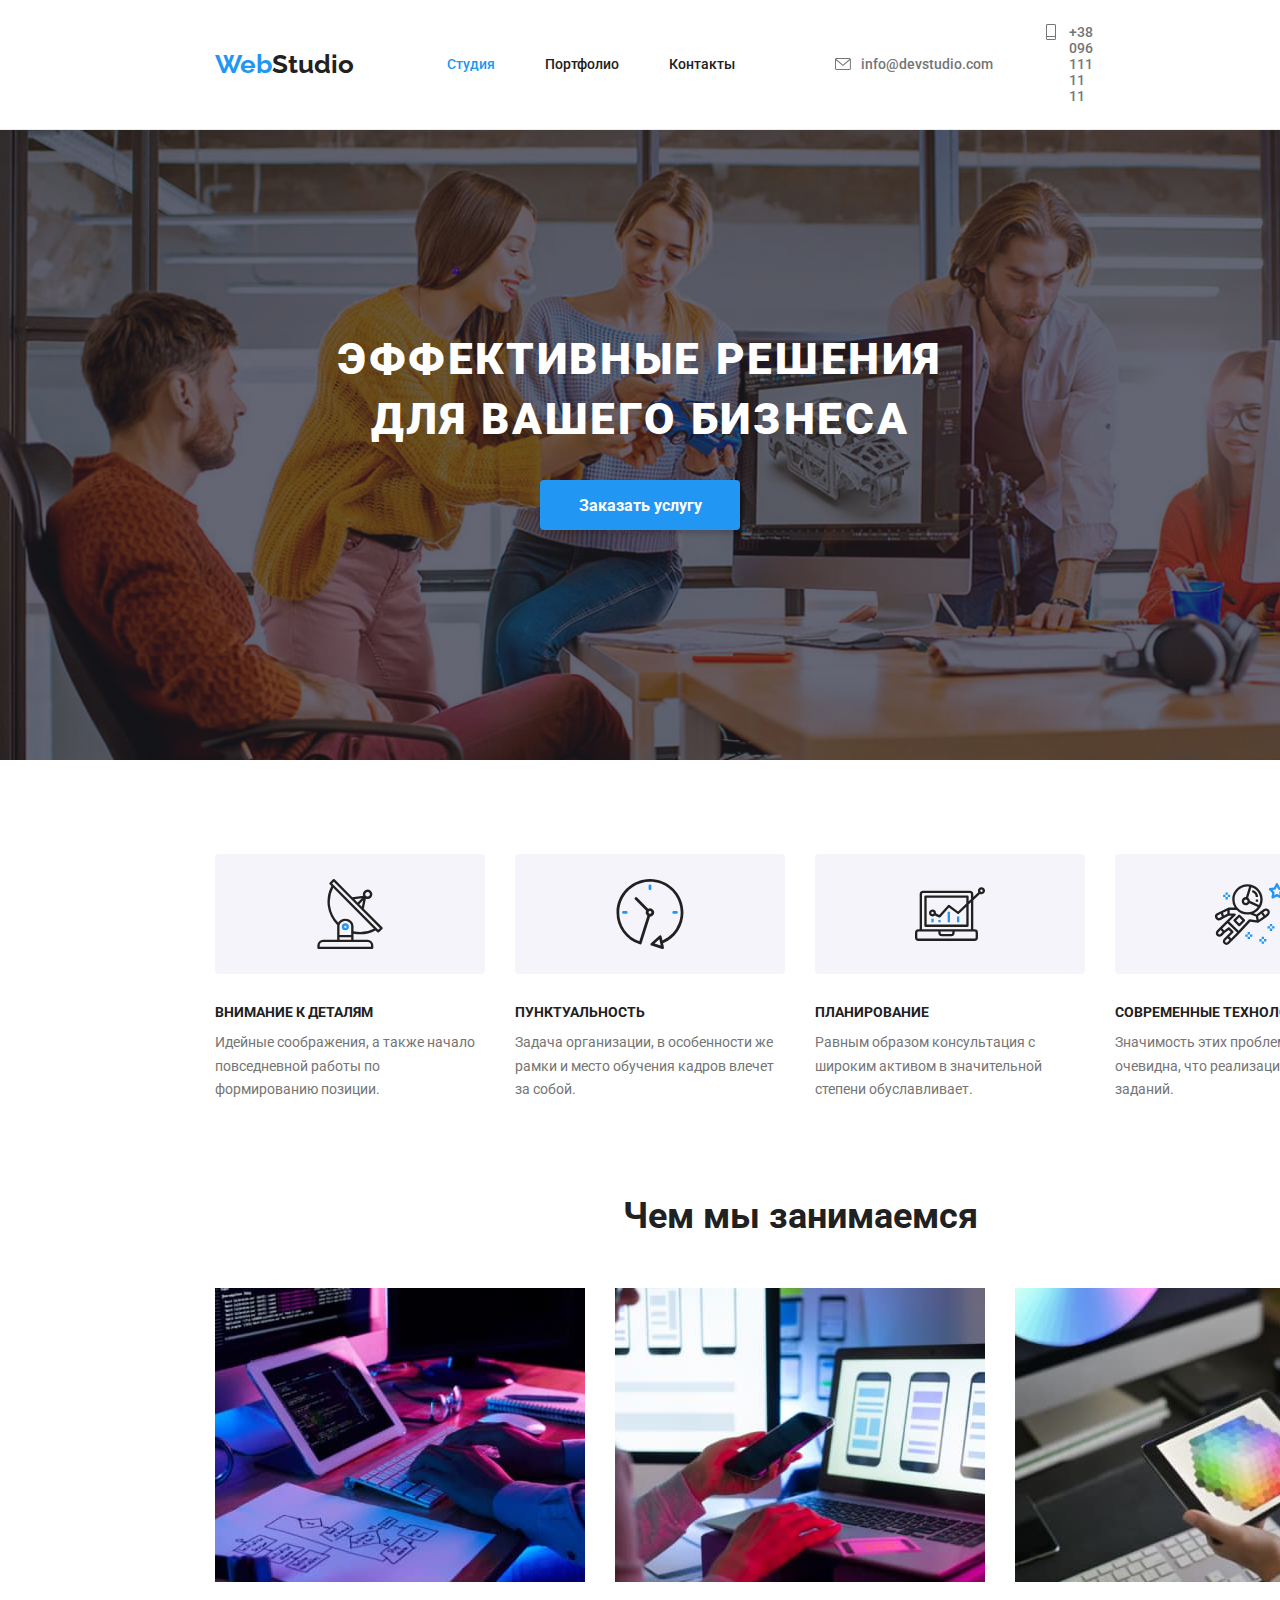
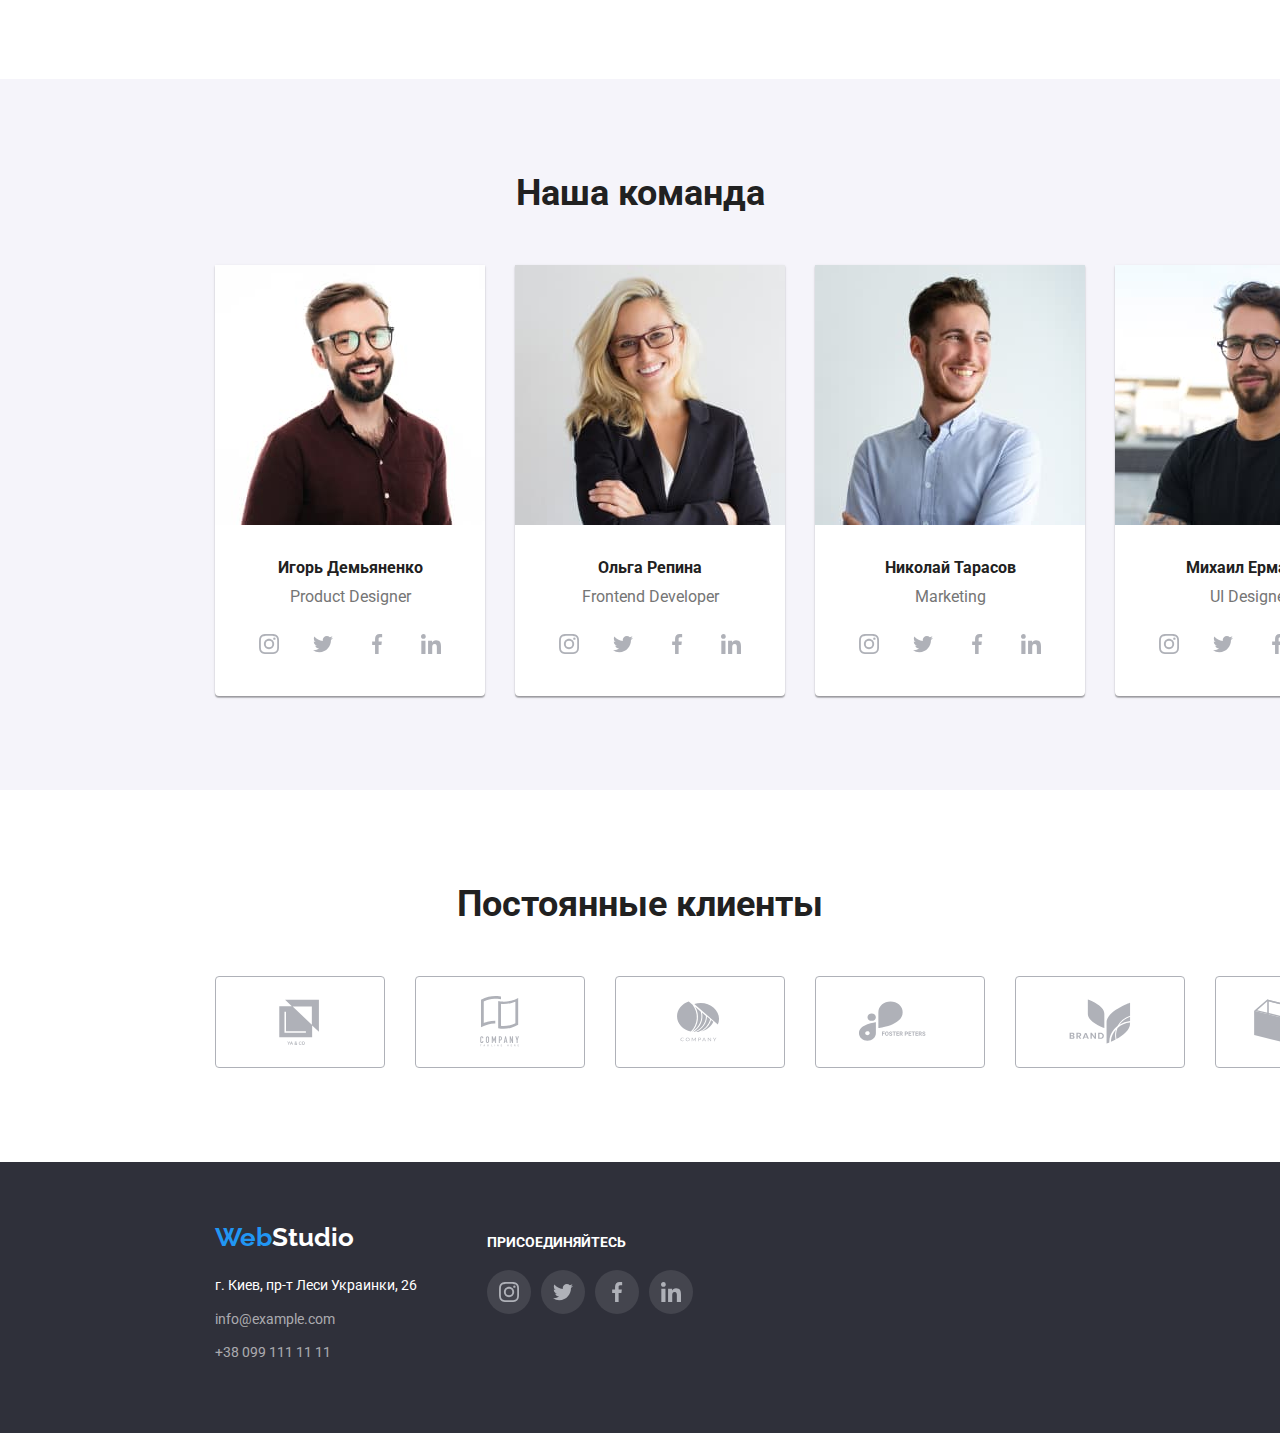
==== commit b9873706: "Собрал иконки в одну папку" ====
--- a/index.html
+++ b/index.html
@@ -15,340 +15,6 @@
 </head>
 
 <body>
-    <!-- Подключение SVG -->
-    <!-- Секция о нас -->
-    <svg aria-hidden="true" style="position: absolute; width: 0; height: 0; overflow: hidden;" version="1.1"
-        xmlns="http://www.w3.org/2000/svg" xmlns:xlink="http://www.w3.org/1999/xlink">
-        <defs>
-            <symbol id="icon-antenna" viewBox="0 0 32 32">
-                <path fill="#212121" style="fill: var(--color1, #212121)"
-                    d="M30.773 22.098l-8.443-8.505 0.937-4.615c0.242 0.094 0.499 0.144 0.758 0.146h0.006c1.192 0.014 2.17-0.941 2.184-2.133s-0.941-2.17-2.133-2.184c-1.192-0.014-2.17 0.941-2.184 2.133-0.003 0.255 0.039 0.509 0.125 0.749l-4.96 0.605-8.091-8.133c-0.099-0.101-0.235-0.159-0.377-0.16-0.14 0.001-0.274 0.056-0.373 0.155l-1.513 1.504c-0.208 0.208-0.208 0.546 0 0.754l0.814 0.826c-3.153 5.798-2.129 12.978 2.519 17.663 0.043 0.041 0.092 0.074 0.146 0.098-0.034 0.18-0.051 0.364-0.052 0.547v6.187h-6.4c-1.472 0.002-2.665 1.195-2.667 2.667v1.067c0 0.295 0.239 0.533 0.533 0.533h24.533c0.295 0 0.533-0.239 0.533-0.533v-1.067c-0.002-1.472-1.195-2.665-2.667-2.667h-6.4v-2.742c1.003 0.21 2.024 0.317 3.049 0.32 2.458-0.003 4.877-0.615 7.040-1.783l0.818 0.823c0.099 0.101 0.235 0.159 0.377 0.16 0.14-0.001 0.274-0.056 0.373-0.155l1.513-1.504c0.208-0.208 0.208-0.546 0-0.754zM23.28 6.233c0.418-0.415 1.093-0.414 1.508 0.004s0.414 1.093-0.004 1.508c-0.2 0.199-0.47 0.31-0.752 0.31h-0.003c-0.589-0.003-1.064-0.483-1.061-1.072 0.002-0.282 0.115-0.552 0.314-0.751h-0.002zM22.024 9.738l-0.598 2.946-1.175-1.182 1.774-1.763zM21.419 8.836l-1.92 1.909-1.485-1.493 3.405-0.415zM24.004 28.8c0.884 0 1.6 0.716 1.6 1.6v0.533h-23.467v-0.533c0-0.884 0.716-1.6 1.6-1.6h20.267zM16.537 26.667v1.067h-5.333v-1.067h5.333zM11.204 25.6v-4.053c0-1.294 1.196-2.347 2.667-2.347s2.667 1.053 2.667 2.347v4.053h-5.333zM17.604 23.904v-2.357c0-1.882-1.675-3.413-3.733-3.413-1.331-0.020-2.576 0.657-3.281 1.786-4.058-4.274-4.971-10.645-2.279-15.887l18.602 18.708c-2.872 1.461-6.165 1.873-9.309 1.163zM28.893 23.22l-21.057-21.181 0.755-0.752 7.935 7.98c0.004 0 0.006 0.007 0.010 0.010l13.115 13.191-0.757 0.752z">
-                </path>
-                <path fill="#2196f3" style="fill: var(--color2, #2196f3)"
-                    d="M13.876 20.267h-0.005c-0.884-0.001-1.601 0.714-1.602 1.598s0.714 1.601 1.598 1.602h0.005c0.884 0.001 1.601-0.714 1.602-1.598s-0.714-1.601-1.598-1.602zM14.249 22.245c-0.1 0.1-0.236 0.156-0.378 0.155-0.295-0.002-0.532-0.242-0.531-0.536 0.001-0.141 0.057-0.276 0.157-0.375s0.233-0.154 0.373-0.155c0.295 0.002 0.532 0.241 0.53 0.536-0.001 0.141-0.057 0.276-0.157 0.375h0.005z">
-                </path>
-            </symbol>
-            <symbol id="icon-astronaut" viewBox="0 0 32 32">
-                <path fill="#2196f3" style="fill: var(--color2, #2196f3)"
-                    d="M31.974 4.524c-0.063-0.193-0.229-0.333-0.43-0.363l-1.91-0.278-0.855-1.731c-0.179-0.365-0.777-0.365-0.956 0l-0.855 1.731-1.91 0.278c-0.201 0.029-0.367 0.17-0.431 0.363-0.062 0.193-0.011 0.405 0.135 0.547l1.383 1.348-0.326 1.903c-0.034 0.2 0.048 0.402 0.212 0.522 0.166 0.121 0.382 0.135 0.562 0.040l1.709-0.899 1.709 0.899c0.078 0.041 0.164 0.061 0.249 0.061 0.11 0 0.221-0.034 0.314-0.102 0.164-0.119 0.246-0.322 0.212-0.522l-0.326-1.903 1.383-1.348c0.145-0.142 0.197-0.354 0.135-0.547zM29.511 5.851c-0.125 0.122-0.183 0.299-0.153 0.472l0.191 1.114-1-0.526c-0.078-0.041-0.163-0.061-0.249-0.061s-0.17 0.020-0.249 0.061l-1.001 0.526 0.191-1.114c0.030-0.173-0.028-0.349-0.153-0.472l-0.81-0.789 1.119-0.163c0.174-0.025 0.324-0.134 0.402-0.292l0.5-1.013 0.5 1.013c0.078 0.157 0.228 0.267 0.402 0.292l1.119 0.163-0.809 0.789z">
-                </path>
-                <path fill="#2196f3" style="fill: var(--color2, #2196f3)" d="M26.134 20.522h-1.067v1.067h1.067v-1.067z">
-                </path>
-                <path fill="#2196f3" style="fill: var(--color2, #2196f3)" d="M26.134 22.656h-1.067v1.067h1.067v-1.067z">
-                </path>
-                <path fill="#2196f3" style="fill: var(--color2, #2196f3)" d="M27.2 21.589h-1.067v1.067h1.067v-1.067z">
-                </path>
-                <path fill="#2196f3" style="fill: var(--color2, #2196f3)" d="M25.067 21.589h-1.067v1.067h1.067v-1.067z">
-                </path>
-                <path fill="#2196f3" style="fill: var(--color2, #2196f3)" d="M22.4 26.389h-1.067v1.067h1.067v-1.067z">
-                </path>
-                <path fill="#2196f3" style="fill: var(--color2, #2196f3)" d="M22.4 28.522h-1.067v1.067h1.067v-1.067z">
-                </path>
-                <path fill="#2196f3" style="fill: var(--color2, #2196f3)" d="M23.467 27.456h-1.067v1.067h1.067v-1.067z">
-                </path>
-                <path fill="#2196f3" style="fill: var(--color2, #2196f3)" d="M21.333 27.456h-1.067v1.067h1.067v-1.067z">
-                </path>
-                <path fill="#2196f3" style="fill: var(--color2, #2196f3)" d="M16 24.256h-1.067v1.067h1.067v-1.067z">
-                </path>
-                <path fill="#2196f3" style="fill: var(--color2, #2196f3)" d="M16 26.389h-1.067v1.067h1.067v-1.067z">
-                </path>
-                <path fill="#2196f3" style="fill: var(--color2, #2196f3)" d="M17.067 25.322h-1.067v1.067h1.067v-1.067z">
-                </path>
-                <path fill="#2196f3" style="fill: var(--color2, #2196f3)" d="M14.933 25.322h-1.067v1.067h1.067v-1.067z">
-                </path>
-                <path fill="#2196f3" style="fill: var(--color2, #2196f3)" d="M5.867 6.122h-1.067v1.067h1.067v-1.067z">
-                </path>
-                <path fill="#2196f3" style="fill: var(--color2, #2196f3)" d="M5.867 8.255h-1.067v1.067h1.067v-1.067z">
-                </path>
-                <path fill="#2196f3" style="fill: var(--color2, #2196f3)" d="M6.933 7.189h-1.067v1.067h1.067v-1.067z">
-                </path>
-                <path fill="#2196f3" style="fill: var(--color2, #2196f3)" d="M4.8 7.189h-1.067v1.067h1.067v-1.067z">
-                </path>
-                <path fill="#212121" style="fill: var(--color1, #212121)"
-                    d="M24.715 14.159c-0.287-0.388-0.709-0.637-1.188-0.705-0.481-0.068-0.956 0.058-1.34 0.352l-1.252 0.96-1.898 1.417-1.358-0.541c2.421-1.086 4.114-3.508 4.114-6.32 0-3.823-3.123-6.933-6.961-6.933s-6.961 3.11-6.961 6.933c0 1.386 0.414 2.674 1.12 3.758l-2.764-0.024c-0.002 0-0.003 0-0.005 0-0.009 0-0.015 0.004-0.023 0.005-0.053 0.002-0.105 0.013-0.155 0.031-0.013 0.005-0.026 0.008-0.038 0.013-0.006 0.003-0.013 0.003-0.019 0.006l-3.233 1.596c-0.001 0-0.001 0-0.001 0.001l-1.893 0.911c-0.021 0.009-0.042 0.021-0.063 0.035-0.755 0.502-1.012 1.489-0.598 2.295 0.22 0.429 0.595 0.745 1.056 0.889 0.178 0.055 0.359 0.083 0.539 0.083 0.29 0 0.577-0.071 0.839-0.211l1.388-0.738 2.264-1.169 1.357-0.008-5.442 5.416c-0.001 0.001-0.001 0.001-0.002 0.001l-1.339 1.333c-0.316 0.315-0.49 0.732-0.49 1.178s0.174 0.863 0.49 1.179c0.325 0.323 0.752 0.485 1.179 0.485s0.854-0.162 1.18-0.485l1.314-1.309 1.741-1.3 0.901 0.897-1.762 1.754c-0 0.001-0.001 0.001-0.002 0.001l-1.339 1.333c-0.316 0.315-0.49 0.732-0.49 1.178s0.174 0.863 0.49 1.179c0.325 0.323 0.753 0.485 1.18 0.485s0.855-0.162 1.18-0.485l3.482-3.467c0.001-0.001 0.001-0.001 0.001-0.002l1.010-1-0.004-0.004c0.006-0.006 0.015-0.009 0.022-0.015l5.166-5.658 3.471 0.494c0.025 0.004 0.050 0.005 0.075 0.005 0.065 0 0.127-0.015 0.187-0.038 0.018-0.006 0.033-0.015 0.050-0.023 0.019-0.010 0.039-0.015 0.058-0.027l3.213-2.133c0.012-0.008 0.018-0.021 0.029-0.029 0.013-0.010 0.029-0.014 0.041-0.026l1.271-1.191c0.662-0.62 0.753-1.635 0.212-2.362zM2.13 17.77c-0.173 0.093-0.37 0.111-0.558 0.052-0.187-0.058-0.338-0.186-0.427-0.358-0.161-0.314-0.068-0.695 0.214-0.902l1.314-0.632 0.449 1.312-0.992 0.528zM5.628 15.942l-1.548 0.8-0.439-1.283 2.027-1.001-0.040 1.484zM20.727 9.322c0 0.918-0.219 1.785-0.599 2.559l-4.181-1.899c-0.044-0.573-0.341-1.075-0.788-1.388l1.464-4.86c2.378 0.756 4.105 2.974 4.105 5.588zM8.938 9.322c0-3.235 2.644-5.867 5.894-5.867 0.253 0 0.5 0.021 0.745 0.052l-1.432 4.754c-0.019-0.001-0.037-0.006-0.057-0.006-1.033 0-1.873 0.837-1.873 1.867s0.84 1.867 1.873 1.867c0.694 0 1.294-0.383 1.618-0.945l3.862 1.755c-1.075 1.446-2.795 2.39-4.737 2.39-3.25 0-5.894-2.632-5.894-5.867zM14.894 10.122c0 0.441-0.362 0.8-0.806 0.8s-0.806-0.359-0.806-0.8c0-0.441 0.362-0.8 0.806-0.8s0.806 0.359 0.806 0.8zM2.465 25.146c-0.236 0.234-0.619 0.234-0.854 0.001-0.114-0.114-0.176-0.263-0.176-0.423s0.062-0.309 0.176-0.421l0.962-0.958 0.851 0.848-0.959 0.955zM5.679 28.88c-0.236 0.234-0.619 0.235-0.855 0.001-0.114-0.114-0.176-0.263-0.176-0.423s0.062-0.309 0.176-0.421l0.963-0.959 0.852 0.848-0.96 0.955zM9.16 25.411c-0.001 0-0.001 0-0.002 0.001l-1.765 1.76-0.852-0.848 1.763-1.755c0 0 0 0 0-0s0.001-0.001 0.002-0.001c0.040-0.040 0.065-0.088 0.090-0.135 0.007-0.014 0.020-0.026 0.026-0.040 0.017-0.041 0.019-0.085 0.026-0.129 0.003-0.025 0.014-0.047 0.014-0.073 0-0.036-0.013-0.070-0.020-0.106-0.006-0.032-0.006-0.065-0.019-0.095-0.020-0.050-0.055-0.094-0.091-0.138-0.010-0.012-0.014-0.027-0.025-0.038 0 0 0 0-0.001 0s-0.001-0.002-0.001-0.002l-1.607-1.6c-0.017-0.017-0.039-0.024-0.058-0.038-0.028-0.022-0.055-0.042-0.087-0.058-0.030-0.015-0.061-0.024-0.093-0.033-0.034-0.010-0.067-0.017-0.103-0.020-0.033-0.002-0.063 0.001-0.095 0.005-0.036 0.004-0.069 0.009-0.104 0.020-0.034 0.011-0.063 0.027-0.094 0.045-0.020 0.011-0.042 0.015-0.061 0.029l-1.773 1.324-0.901-0.897 2.399-2.386 4.361 4.289-0.928 0.919zM15.979 18.394c-0.015-0.002-0.030 0.004-0.045 0.003-0.039-0.002-0.076 0.001-0.115 0.007-0.030 0.005-0.059 0.011-0.088 0.021-0.034 0.012-0.065 0.028-0.097 0.047-0.030 0.018-0.057 0.037-0.083 0.061-0.013 0.011-0.028 0.017-0.040 0.029l-4.698 5.146-4.328-4.257 2.833-2.818c0.209-0.208 0.21-0.546 0.002-0.755-0.105-0.105-0.243-0.157-0.381-0.156v-0.001l-2.219 0.013 0.028-1.607 3.104 0.027c1.265 1.294 3.029 2.101 4.981 2.101 0.437 0 0.864-0.045 1.279-0.123 0.040 0.032 0.079 0.065 0.13 0.085l2.41 0.96 0.331 1.644-3.003-0.427zM20.020 18.572l-0.313-1.558 1.446-1.080 0.947 1.257-2.080 1.381zM23.774 15.741l-0.838 0.785-0.931-1.236 0.831-0.637c0.155-0.119 0.351-0.168 0.543-0.143 0.193 0.027 0.364 0.128 0.48 0.284 0.217 0.292 0.18 0.699-0.085 0.947z">
-                </path>
-                <path fill="#212121" style="fill: var(--color1, #212121)"
-                    d="M13.602 18.544l-2.143-2.133c-0.207-0.207-0.545-0.207-0.753 0l-2.142 2.133c-0.1 0.101-0.157 0.236-0.157 0.378s0.056 0.278 0.157 0.378l2.142 2.133c0.104 0.103 0.241 0.155 0.377 0.155s0.273-0.052 0.376-0.155l2.143-2.133c0.1-0.1 0.157-0.236 0.157-0.378s-0.057-0.278-0.157-0.378zM11.083 20.303l-1.387-1.381 1.387-1.381 1.387 1.381-1.387 1.381z">
-                </path>
-                <path fill="#212121" style="fill: var(--color1, #212121)"
-                    d="M17.164 5.071l-0.258 1.036c0.071 0.018 1.738 0.452 1.738 2.149h1.067c-0-2.017-1.666-2.965-2.547-3.185z">
-                </path>
-                <path fill="#212121" style="fill: var(--color1, #212121)" d="M19.711 9.322h-1.067v1.067h1.067v-1.067z">
-                </path>
-            </symbol>
-            <symbol id="icon-clock" viewBox="0 0 32 32">
-                <path fill="#212121" style="fill: var(--color1, #212121)"
-                    d="M31.297 15.301c-0.002-8.452-6.855-15.303-15.308-15.301s-15.303 6.855-15.301 15.308c0.001 6.658 4.307 12.551 10.649 14.576 0.061 0.019 0.124 0.029 0.187 0.029 0.121-0 0.239-0.032 0.342-0.094 0.135-0.080 0.236-0.207 0.283-0.356l3.865-12.25c1.057-0.005 1.909-0.866 1.903-1.923s-0.866-1.909-1.923-1.903c-0.284 0.001-0.565 0.067-0.82 0.191l-5.106-5.107c-0.253-0.245-0.657-0.238-0.902 0.016-0.239 0.247-0.239 0.639 0 0.886l5.103 5.109c-0.392 0.799-0.168 1.764 0.536 2.309l-3.683 11.673c-7.278-2.681-11.004-10.754-8.323-18.032s10.754-11.004 18.032-8.323 11.004 10.754 8.323 18.032c-1.31 3.556-4.001 6.431-7.462 7.973l-0.398-1.874c-0.073-0.344-0.411-0.565-0.756-0.492-0.109 0.023-0.209 0.074-0.292 0.148l-3.837 3.426c-0.263 0.234-0.287 0.637-0.052 0.9 0.076 0.085 0.174 0.149 0.283 0.184l4.899 1.563c0.335 0.108 0.694-0.077 0.802-0.412 0.034-0.106 0.040-0.219 0.017-0.328l-0.391-1.839c5.664-2.388 9.342-7.942 9.329-14.089zM15.992 14.664c0.352 0 0.638 0.286 0.638 0.638s-0.286 0.638-0.638 0.638c-0.352 0-0.638-0.285-0.638-0.638s0.285-0.638 0.638-0.638zM18.093 29.528l2.184-1.948 0.603 2.84-2.787-0.892z">
-                </path>
-                <path fill="#2196f3" style="fill: var(--color2, #2196f3)"
-                    d="M15.354 3.185v1.275c0 0.352 0.285 0.638 0.638 0.638s0.638-0.285 0.638-0.638v-1.275c0-0.352-0.286-0.638-0.638-0.638s-0.638 0.286-0.638 0.638z">
-                </path>
-                <path fill="#2196f3" style="fill: var(--color2, #2196f3)"
-                    d="M3.876 14.664c-0.352 0-0.638 0.286-0.638 0.638s0.285 0.638 0.638 0.638h1.275c0.352 0 0.638-0.285 0.638-0.638s-0.285-0.638-0.638-0.638h-1.275z">
-                </path>
-                <path fill="#2196f3" style="fill: var(--color2, #2196f3)"
-                    d="M28.108 15.939c0.352 0 0.638-0.285 0.638-0.638s-0.285-0.638-0.638-0.638h-1.275c-0.352 0-0.638 0.286-0.638 0.638s0.286 0.638 0.638 0.638h1.275z">
-                </path>
-            </symbol>
-            <symbol id="icon-diagram" viewBox="0 0 32 32">
-                <path fill="#2196f3" style="fill: var(--color2, #2196f3)" d="M14.926 14.965h1.066v4.798h-1.066v-4.797z">
-                </path>
-                <path fill="#2196f3" style="fill: var(--color2, #2196f3)" d="M19.19 17.097h1.066v2.665h-1.066v-2.665z">
-                </path>
-                <path fill="#2196f3" style="fill: var(--color2, #2196f3)" d="M10.661 18.696h1.066v1.066h-1.066v-1.066z">
-                </path>
-                <path fill="#2196f3" style="fill: var(--color2, #2196f3)" d="M7.463 18.163h1.066v1.599h-1.066v-1.599z">
-                </path>
-                <path fill="#212121" style="fill: var(--color1, #212121)"
-                    d="M1.599 28.291h25.587c0.883 0 1.599-0.716 1.599-1.599v-2.132c0-0.883-0.716-1.599-1.599-1.599h-0.533v-13.293l3.028-2.868c0.703 0.346 1.553 0.136 2.013-0.499s0.396-1.508-0.152-2.068-1.42-0.644-2.065-0.198c-0.644 0.446-0.873 1.292-0.542 2.002l-2.281 2.163v-1.23c0-0.883-0.716-1.599-1.599-1.599h-21.322c-0.883 0-1.599 0.716-1.599 1.599v15.992h-0.533c-0.883 0-1.599 0.716-1.599 1.599v2.132c0 0.883 0.716 1.599 1.599 1.599zM30.384 4.837c0.294 0 0.533 0.239 0.533 0.533s-0.239 0.533-0.533 0.533c-0.294 0-0.533-0.239-0.533-0.533s0.239-0.533 0.533-0.533zM3.198 6.969c0-0.294 0.239-0.533 0.533-0.533h21.322c0.294 0 0.533 0.239 0.533 0.533v2.239l-1.066 1.013v-2.186c0-0.294-0.239-0.533-0.533-0.533h-19.19c-0.294 0-0.533 0.239-0.533 0.533v13.326c0 0.294 0.239 0.533 0.533 0.533h19.19c0.294 0 0.533-0.239 0.533-0.533v-9.674l1.066-1.010v12.284h-22.388v-15.992zM7.996 13.899c-0.721-0.002-1.354 0.478-1.546 1.174s0.105 1.433 0.725 1.801c0.62 0.368 1.41 0.276 1.928-0.226l1.853 0.93c0.215 0.108 0.476 0.057 0.636-0.123l3.939-4.431 3.872 2.901c0.208 0.156 0.498 0.139 0.686-0.039l3.365-3.188v8.131h-18.124v-12.26h18.124v2.66l-3.771 3.572-3.904-2.927c-0.222-0.166-0.534-0.135-0.718 0.072l-3.993 4.493-1.493-0.746c0.011-0.064 0.018-0.129 0.020-0.193 0-0.883-0.716-1.599-1.599-1.599zM8.529 15.498c0 0.294-0.239 0.533-0.533 0.533s-0.533-0.239-0.533-0.533c0-0.294 0.239-0.533 0.533-0.533s0.533 0.239 0.533 0.533zM11.727 24.027h5.331v0.533c0 0.294-0.239 0.533-0.533 0.533h-4.264c-0.294 0-0.533-0.239-0.533-0.533v-0.533zM1.066 24.56c0-0.294 0.239-0.533 0.533-0.533h9.062v0.533c0 0.883 0.716 1.599 1.599 1.599h4.264c0.883 0 1.599-0.716 1.599-1.599v-0.533h9.062c0.294 0 0.533 0.239 0.533 0.533v2.132c0 0.294-0.239 0.533-0.533 0.533h-25.587c-0.294 0-0.533-0.239-0.533-0.533v-2.132z">
-                </path>
-            </symbol>
-        </defs>
-    </svg>
-    <!-- Соц.сети -->
-    <svg aria-hidden="true" style="position: absolute; width: 0; height: 0; overflow: hidden;" version="1.1"
-        xmlns="http://www.w3.org/2000/svg" xmlns:xlink="http://www.w3.org/1999/xlink">
-        <defs>
-            <symbol id="icon-fb" viewBox="0 0 32 32">
-                <path
-                    d="M21.329 5.313h2.921v-5.088c-0.504-0.069-2.237-0.225-4.256-0.225-4.212 0-7.097 2.649-7.097 7.519v4.481h-4.648v5.688h4.648v14.312h5.699v-14.311h4.46l0.708-5.688h-5.169v-3.919c0.001-1.644 0.444-2.769 2.735-2.769z">
-                </path>
-            </symbol>
-            <symbol id="icon-inst" viewBox="0 0 32 32">
-                <path
-                    d="M31.969 9.408c-0.075-1.7-0.35-2.869-0.744-3.882-0.406-1.075-1.032-2.038-1.851-2.838-0.8-0.813-1.769-1.444-2.832-1.844-1.019-0.394-2.182-0.669-3.882-0.744-1.713-0.081-2.257-0.1-6.601-0.1s-4.888 0.019-6.595 0.094c-1.7 0.075-2.869 0.35-3.882 0.744-1.075 0.406-2.038 1.031-2.838 1.85-0.813 0.8-1.444 1.769-1.844 2.832-0.394 1.019-0.669 2.182-0.744 3.882-0.081 1.713-0.1 2.257-0.1 6.601s0.019 4.888 0.094 6.595c0.075 1.7 0.35 2.869 0.744 3.882 0.406 1.075 1.038 2.038 1.85 2.838 0.8 0.813 1.769 1.444 2.832 1.844 1.019 0.394 2.182 0.669 3.882 0.744 1.706 0.075 2.25 0.094 6.595 0.094s4.888-0.019 6.595-0.094c1.7-0.075 2.869-0.35 3.882-0.744 2.151-0.832 3.851-2.532 4.682-4.682 0.394-1.019 0.669-2.182 0.744-3.882 0.075-1.707 0.094-2.251 0.094-6.595s-0.006-4.888-0.081-6.595zM29.087 22.473c-0.069 1.563-0.331 2.407-0.55 2.969-0.538 1.394-1.644 2.5-3.038 3.038-0.563 0.219-1.413 0.481-2.969 0.55-1.688 0.075-2.194 0.094-6.464 0.094s-4.782-0.019-6.464-0.094c-1.563-0.069-2.407-0.331-2.969-0.55-0.694-0.256-1.325-0.663-1.838-1.194-0.531-0.519-0.938-1.144-1.194-1.838-0.219-0.563-0.481-1.413-0.55-2.969-0.075-1.688-0.094-2.194-0.094-6.464s0.019-4.782 0.094-6.464c0.069-1.563 0.331-2.407 0.55-2.969 0.256-0.694 0.663-1.325 1.2-1.838 0.519-0.531 1.144-0.938 1.838-1.194 0.563-0.219 1.413-0.481 2.969-0.55 1.688-0.075 2.194-0.094 6.464-0.094 4.276 0 4.782 0.019 6.464 0.094 1.563 0.069 2.407 0.331 2.969 0.55 0.694 0.256 1.325 0.662 1.838 1.194 0.531 0.519 0.938 1.144 1.194 1.838 0.219 0.563 0.481 1.413 0.55 2.969 0.075 1.688 0.094 2.194 0.094 6.464s-0.019 4.77-0.094 6.458z">
-                </path>
-                <path
-                    d="M16.059 7.783c-4.538 0-8.22 3.682-8.22 8.22s3.682 8.22 8.22 8.22c4.539 0 8.22-3.682 8.22-8.22s-3.682-8.22-8.22-8.22zM16.059 21.335c-2.944 0-5.332-2.388-5.332-5.332s2.388-5.332 5.332-5.332c2.944 0 5.332 2.388 5.332 5.332s-2.388 5.332-5.332 5.332z">
-                </path>
-                <path
-                    d="M26.524 7.458c0 1.060-0.859 1.919-1.919 1.919s-1.919-0.859-1.919-1.919c0-1.060 0.859-1.919 1.919-1.919s1.919 0.859 1.919 1.919z">
-                </path>
-            </symbol>
-            <symbol id="icon-li" viewBox="0 0 32 32">
-                <path
-                    d="M31.992 32v-0.001h0.008v-11.736c0-5.741-1.236-10.164-7.948-10.164-3.227 0-5.392 1.771-6.276 3.449h-0.093v-2.913h-6.364v21.364h6.627v-10.579c0-2.785 0.528-5.479 3.977-5.479 3.399 0 3.449 3.179 3.449 5.657v10.401h6.62z">
-                </path>
-                <path d="M0.528 10.636h6.635v21.364h-6.635v-21.364z"></path>
-                <path
-                    d="M3.843 0c-2.121 0-3.843 1.721-3.843 3.843s1.721 3.879 3.843 3.879c2.121 0 3.843-1.757 3.843-3.879-0.001-2.121-1.723-3.843-3.843-3.843v0z">
-                </path>
-            </symbol>
-            <symbol id="icon-twiter" viewBox="0 0 32 32">
-                <path
-                    d="M32 6.078c-1.19 0.522-2.458 0.868-3.78 1.036 1.36-0.812 2.398-2.088 2.886-3.626-1.268 0.756-2.668 1.29-4.16 1.588-1.204-1.282-2.92-2.076-4.792-2.076-3.632 0-6.556 2.948-6.556 6.562 0 0.52 0.044 1.020 0.152 1.496-5.454-0.266-10.28-2.88-13.522-6.862-0.566 0.982-0.898 2.106-0.898 3.316 0 2.272 1.17 4.286 2.914 5.452-1.054-0.020-2.088-0.326-2.964-0.808 0 0.020 0 0.046 0 0.072 0 3.188 2.274 5.836 5.256 6.446-0.534 0.146-1.116 0.216-1.72 0.216-0.42 0-0.844-0.024-1.242-0.112 0.85 2.598 3.262 4.508 6.13 4.57-2.232 1.746-5.066 2.798-8.134 2.798-0.538 0-1.054-0.024-1.57-0.090 2.906 1.874 6.35 2.944 10.064 2.944 12.072 0 18.672-10 18.672-18.668 0-0.29-0.010-0.57-0.024-0.848 1.302-0.924 2.396-2.078 3.288-3.406z">
-                </path>
-            </symbol>
-        </defs>
-    </svg>
-    <!-- Секция лого -->
-    <svg aria-hidden="true" style="position: absolute; width: 0; height: 0; overflow: hidden;" version="1.1"
-        xmlns="http://www.w3.org/2000/svg" xmlns:xlink="http://www.w3.org/1999/xlink">
-        <defs>
-            <symbol id="icon-logo1" viewBox="0 0 57 32">
-                <path
-                    d="M20.267 3.733l3.738 3.538-6.938-0.004v17.166h18.133v-6.564l3.733 3.534v-17.671h-18.667zM35.036 17.455l-10.597-10.032h10.597v10.032zM31.746 21.923h-11.81v-11.545h0.835v10.764h10.975v0.782zM22.725 26.72l-0.436 0.898-0.436-0.898h-0.366l0.637 1.198v0.698h0.331v-0.698l0.635-1.198h-0.365zM23.273 28.615l0.154-0.441h0.734l0.155 0.441h0.344l-0.717-1.896h-0.296l-0.716 1.896h0.342zM23.794 27.122l0.275 0.786h-0.549l0.275-0.786zM25.531 27.863c-0.048 0.073-0.072 0.153-0.072 0.241 0 0.16 0.056 0.29 0.168 0.389s0.263 0.148 0.451 0.148 0.349-0.051 0.484-0.152l0.107 0.126h0.367l-0.279-0.329c0.109-0.149 0.164-0.341 0.164-0.574h-0.275c0 0.128-0.026 0.243-0.079 0.348l-0.366-0.432 0.129-0.094c0.091-0.066 0.157-0.132 0.197-0.198s0.060-0.14 0.060-0.219c0-0.12-0.044-0.22-0.133-0.301s-0.201-0.122-0.339-0.122c-0.153 0-0.274 0.043-0.365 0.13s-0.135 0.203-0.135 0.352c0 0.061 0.014 0.124 0.043 0.189s0.081 0.144 0.155 0.237c-0.141 0.101-0.235 0.188-0.283 0.262zM26.386 28.282c-0.093 0.071-0.193 0.107-0.299 0.107-0.095 0-0.17-0.027-0.227-0.082s-0.085-0.126-0.085-0.214c0-0.102 0.052-0.192 0.156-0.271l0.040-0.029 0.414 0.488zM26.046 27.442c-0.089-0.11-0.134-0.202-0.134-0.275 0-0.063 0.018-0.116 0.055-0.158s0.085-0.063 0.147-0.063c0.057 0 0.105 0.018 0.142 0.053s0.056 0.077 0.056 0.126c0 0.075-0.027 0.136-0.081 0.184l-0.040 0.033-0.145 0.099zM29.132 28.472c0.13-0.114 0.205-0.272 0.224-0.474h-0.328c-0.017 0.135-0.059 0.232-0.124 0.29s-0.162 0.087-0.292 0.087c-0.142 0-0.249-0.054-0.323-0.161s-0.109-0.264-0.109-0.469v-0.168c0.002-0.202 0.041-0.355 0.117-0.46s0.188-0.158 0.331-0.158c0.123 0 0.217 0.030 0.28 0.091s0.104 0.158 0.12 0.294h0.328c-0.021-0.207-0.095-0.368-0.223-0.482s-0.296-0.171-0.505-0.171c-0.155 0-0.293 0.037-0.411 0.111s-0.209 0.179-0.272 0.315c-0.063 0.136-0.095 0.294-0.095 0.473v0.177c0.003 0.174 0.035 0.328 0.098 0.46s0.151 0.234 0.266 0.306c0.115 0.071 0.249 0.107 0.4 0.107 0.216 0 0.389-0.056 0.52-0.169zM31.068 28.206c0.064-0.141 0.096-0.304 0.096-0.49v-0.105c-0.001-0.185-0.034-0.347-0.099-0.486s-0.158-0.247-0.277-0.32c-0.119-0.075-0.256-0.112-0.41-0.112s-0.292 0.038-0.411 0.113c-0.119 0.075-0.211 0.183-0.277 0.324s-0.098 0.305-0.098 0.49v0.107c0.001 0.181 0.034 0.342 0.099 0.48s0.159 0.246 0.279 0.322c0.121 0.075 0.258 0.112 0.411 0.112 0.155 0 0.293-0.037 0.411-0.112s0.212-0.183 0.276-0.323zM30.716 27.135c0.080 0.112 0.12 0.273 0.12 0.483v0.099c0 0.214-0.040 0.376-0.119 0.487s-0.19 0.167-0.336 0.167c-0.144 0-0.257-0.057-0.339-0.171s-0.121-0.275-0.121-0.483v-0.109c0.002-0.204 0.043-0.362 0.122-0.473s0.192-0.168 0.335-0.168c0.146 0 0.258 0.056 0.337 0.168z">
-                </path>
-            </symbol>
-            <symbol id="icon-Logo2" viewBox="0 0 57 32">
-                <path
-                    d="M26.727 3.165h-0.073c-0.112-0.007-0.224-0.010-0.336-0.012v0h-0.243c-0.212 0-0.428 0.005-0.642 0.016-0.016-0.001-0.032-0.001-0.049 0-1.944 0.11-3.848 0.596-5.609 1.431l-0.231 0.111v11.809l0.54-0.183c0.474-0.163 0.978-0.309 1.5-0.445 1.411-0.362 2.861-0.555 4.317-0.574v1.551c-0.193 0.001-0.38 0.007-0.568 0.016h-0.045c-1.121 0.061-2.233 0.232-3.322 0.51-1.378 0.345-2.708 0.863-3.957 1.542v-15.145c1.298-0.757 2.695-1.325 4.151-1.688 1.278-0.33 2.593-0.5 3.913-0.504h0.228c0.273 0.007 0.538 0.019 0.788 0.038 0.658 0.046 1.31 0.15 1.95 0.311v1.527c-0.621-0.145-1.253-0.24-1.889-0.285-0.013-0.001-0.026-0.002-0.039-0.003-0.132-0.011-0.263-0.022-0.386-0.022zM29.415 4.726c0.339 0.026 0.689 0.038 1.044 0.038 1.388-0.005 2.769-0.182 4.114-0.528 1.378-0.346 2.706-0.865 3.956-1.543v14.875c-1.298 0.756-2.696 1.325-4.153 1.688-1.279 0.329-2.593 0.498-3.913 0.503-1 0.008-1.997-0.11-2.968-0.35v-14.971c0.229 0.053 0.465 0.102 0.706 0.142 0.394 0.066 0.81 0.115 1.214 0.145zM36.985 4.841l-0.54 0.182c-0.497 0.167-0.997 0.316-1.5 0.449-1.465 0.377-2.971 0.57-4.483 0.575-0.352 0-0.676-0.010-0.989-0.030l-0.43-0.028v12.148l0.37 0.033c0.343 0.030 0.696 0.045 1.052 0.045 1.191-0.005 2.377-0.159 3.531-0.457 0.95-0.238 1.874-0.57 2.759-0.991l0.231-0.111v-11.813z">
-                </path>
-                <path
-                    d="M19.060 24.113c-0.078-0.080-0.171-0.144-0.274-0.186s-0.214-0.061-0.326-0.057c-0.119-0.002-0.237 0.021-0.347 0.065-0.101 0.040-0.193 0.101-0.27 0.178s-0.135 0.17-0.174 0.271c-0.042 0.107-0.063 0.22-0.062 0.335v2.023c-0.005 0.143 0.022 0.284 0.080 0.415 0.048 0.104 0.117 0.196 0.202 0.271 0.081 0.068 0.176 0.117 0.278 0.144 0.098 0.028 0.2 0.042 0.302 0.042 0.113 0.001 0.224-0.023 0.326-0.070 0.101-0.044 0.193-0.108 0.27-0.187 0.075-0.079 0.135-0.171 0.177-0.271 0.043-0.102 0.065-0.212 0.065-0.323v-0.226h-0.529v0.18c0.002 0.062-0.009 0.123-0.031 0.18-0.017 0.043-0.043 0.082-0.077 0.114-0.033 0.026-0.070 0.046-0.111 0.058-0.036 0.012-0.073 0.018-0.111 0.019-0.047 0.006-0.095-0.002-0.139-0.021s-0.081-0.049-0.11-0.088c-0.050-0.081-0.074-0.176-0.070-0.271v-1.887c-0.003-0.105 0.019-0.208 0.065-0.302 0.027-0.043 0.066-0.077 0.112-0.098s0.097-0.030 0.147-0.024c0.046-0.002 0.091 0.008 0.132 0.028s0.077 0.049 0.104 0.086c0.059 0.078 0.090 0.173 0.088 0.271v0.175h0.524v-0.206c0.001-0.121-0.021-0.241-0.065-0.354-0.039-0.106-0.099-0.203-0.177-0.285z">
-                </path>
-                <path
-                    d="M22.202 24.090c-0.169-0.142-0.381-0.221-0.602-0.222-0.108 0-0.215 0.020-0.316 0.057-0.103 0.037-0.198 0.093-0.279 0.165-0.088 0.079-0.158 0.175-0.205 0.283-0.053 0.124-0.079 0.257-0.077 0.392v1.941c-0.004 0.137 0.023 0.272 0.077 0.397 0.048 0.104 0.118 0.197 0.205 0.271 0.081 0.075 0.176 0.133 0.279 0.171 0.101 0.037 0.208 0.056 0.316 0.057s0.215-0.020 0.316-0.057c0.105-0.038 0.202-0.096 0.286-0.171 0.084-0.076 0.152-0.168 0.2-0.271 0.054-0.125 0.081-0.261 0.077-0.397v-1.941c0.003-0.135-0.024-0.268-0.077-0.392-0.047-0.107-0.115-0.203-0.2-0.283zM21.955 26.706c0.004 0.052-0.003 0.104-0.021 0.152s-0.047 0.092-0.084 0.128c-0.070 0.059-0.158 0.091-0.249 0.091s-0.179-0.032-0.249-0.091c-0.037-0.036-0.066-0.080-0.084-0.128s-0.025-0.101-0.021-0.152v-1.941c-0.004-0.052 0.003-0.104 0.021-0.152s0.047-0.092 0.084-0.128c0.070-0.059 0.158-0.091 0.249-0.091s0.179 0.032 0.249 0.091c0.037 0.036 0.066 0.080 0.084 0.128s0.025 0.101 0.021 0.152v1.941z">
-                </path>
-                <path
-                    d="M26.329 27.573v-3.674h-0.509l-0.668 1.945h-0.009l-0.673-1.945h-0.503v3.674h0.525v-2.235h0.009l0.514 1.58h0.262l0.518-1.58h0.009v2.235h0.525z">
-                </path>
-                <path
-                    d="M29.311 24.157c-0.081-0.091-0.183-0.16-0.297-0.201-0.123-0.040-0.251-0.059-0.38-0.057h-0.78v3.674h0.523v-1.435h0.27c0.163 0.007 0.326-0.027 0.472-0.1 0.119-0.066 0.218-0.163 0.287-0.281 0.061-0.098 0.101-0.206 0.12-0.32 0.021-0.138 0.030-0.278 0.028-0.418 0.005-0.176-0.012-0.353-0.051-0.525-0.035-0.127-0.101-0.243-0.193-0.338zM29.041 25.277c-0.002 0.067-0.019 0.132-0.049 0.191-0.030 0.056-0.077 0.102-0.135 0.129-0.078 0.035-0.162 0.050-0.247 0.046h-0.239v-1.249h0.27c0.081-0.004 0.162 0.012 0.236 0.046 0.054 0.031 0.097 0.079 0.123 0.136 0.029 0.065 0.044 0.134 0.046 0.205 0 0.077 0 0.159 0 0.244s0.005 0.174 0 0.252h-0.005z">
-                </path>
-                <path
-                    d="M31.791 23.899h-0.429l-0.809 3.674h0.523l0.154-0.789h0.714l0.154 0.789h0.524l-0.83-3.674zM31.308 26.283l0.258-1.332h0.009l0.256 1.332h-0.524z">
-                </path>
-                <path
-                    d="M35.173 26.112h-0.009l-0.791-2.213h-0.503v3.674h0.523v-2.209h0.011l0.8 2.209h0.492v-3.674h-0.523v2.213z">
-                </path>
-                <path
-                    d="M38.372 23.899l-0.421 1.461h-0.011l-0.421-1.461h-0.554l0.719 2.121v1.553h0.524v-1.553l0.719-2.121h-0.554z">
-                </path>
-                <path d="M17.6 28.61h0.252v0.708h0.171v-0.708h0.251v-0.145h-0.675v0.145z"></path>
-                <path
-                    d="M19.721 28.465l-0.331 0.853h0.182l0.070-0.194h0.34l0.073 0.194h0.186l-0.339-0.853h-0.182zM19.694 28.981l0.116-0.316 0.116 0.316h-0.232z">
-                </path>
-                <path
-                    d="M21.818 29.004h0.197v0.11c-0.058 0.046-0.129 0.071-0.202 0.072-0.034 0.002-0.069-0.004-0.1-0.019s-0.059-0.036-0.081-0.063c-0.045-0.065-0.068-0.143-0.063-0.222 0-0.19 0.082-0.285 0.246-0.285 0.043-0.004 0.086 0.007 0.121 0.032s0.061 0.062 0.072 0.104l0.169-0.033c-0.036-0.167-0.156-0.251-0.362-0.251-0.11-0.003-0.216 0.036-0.298 0.11-0.043 0.042-0.076 0.094-0.097 0.15s-0.030 0.117-0.025 0.178c-0.005 0.117 0.034 0.231 0.109 0.32 0.042 0.043 0.092 0.077 0.148 0.098s0.116 0.031 0.176 0.027c0.134 0.004 0.263-0.045 0.362-0.136v-0.336h-0.37v0.144z">
-                </path>
-                <path d="M23.959 28.465h-0.173v0.853h0.598v-0.145h-0.425v-0.708z"></path>
-                <path d="M25.769 28.465h-0.173v0.853h0.173v-0.853z"></path>
-                <path d="M27.539 29.035l-0.349-0.57h-0.167v0.853h0.161v-0.557l0.343 0.557h0.171v-0.853h-0.158v0.57z">
-                </path>
-                <path d="M29.14 28.943h0.425v-0.145h-0.425v-0.187h0.457v-0.145h-0.63v0.853h0.648v-0.145h-0.475v-0.231z">
-                </path>
-                <path d="M33.020 28.802h-0.336v-0.336h-0.171v0.853h0.171v-0.373h0.336v0.373h0.171v-0.853h-0.171v0.336z">
-                </path>
-                <path
-                    d="M34.629 28.943h0.426v-0.145h-0.426v-0.187h0.459v-0.145h-0.63v0.853h0.646v-0.145h-0.475v-0.231z">
-                </path>
-                <path
-                    d="M36.812 28.943c0.148-0.023 0.224-0.102 0.224-0.237 0.004-0.036-0.001-0.073-0.016-0.106s-0.038-0.062-0.068-0.083c-0.077-0.039-0.163-0.056-0.25-0.050h-0.362v0.853h0.171v-0.357h0.034c0.037-0.002 0.073 0.004 0.107 0.019 0.025 0.015 0.046 0.037 0.061 0.062l0.186 0.271h0.205l-0.104-0.167c-0.046-0.082-0.111-0.153-0.189-0.205zM36.64 28.825h-0.127v-0.214h0.135c0.059-0.005 0.118 0.002 0.174 0.020 0.012 0.011 0.022 0.025 0.029 0.040s0.009 0.032 0.009 0.049c-0.001 0.017-0.005 0.033-0.013 0.048s-0.019 0.027-0.032 0.037c-0.056 0.017-0.115 0.024-0.174 0.020z">
-                </path>
-                <path
-                    d="M38.458 28.943h0.425v-0.145h-0.425v-0.187h0.459v-0.145h-0.631v0.853h0.648v-0.145h-0.475v-0.231z">
-                </path>
-            </symbol>
-            <symbol id="icon-Logo3" viewBox="0 0 57 32">
-                <path
-                    d="M19.417 26.187c0.008 0 0.017 0.002 0.025 0.005s0.015 0.007 0.020 0.013l0.116 0.111c-0.090 0.090-0.202 0.162-0.327 0.211-0.147 0.053-0.305 0.079-0.464 0.076-0.149 0.003-0.298-0.021-0.436-0.071-0.125-0.045-0.237-0.113-0.329-0.2-0.094-0.089-0.166-0.194-0.212-0.308-0.051-0.127-0.076-0.261-0.074-0.396-0.002-0.135 0.025-0.27 0.080-0.397 0.051-0.115 0.127-0.22 0.225-0.308 0.099-0.087 0.218-0.155 0.349-0.201 0.143-0.048 0.296-0.072 0.449-0.071 0.143-0.003 0.285 0.019 0.417 0.064 0.115 0.043 0.221 0.104 0.313 0.178l-0.097 0.119c-0.007 0.008-0.015 0.016-0.025 0.021-0.012 0.007-0.025 0.010-0.039 0.009-0.015-0.001-0.030-0.005-0.042-0.013l-0.052-0.032-0.073-0.040c-0.031-0.015-0.064-0.028-0.097-0.039-0.043-0.013-0.087-0.024-0.132-0.032-0.057-0.009-0.115-0.013-0.173-0.013-0.111-0.001-0.22 0.017-0.323 0.053-0.096 0.034-0.182 0.084-0.253 0.149-0.073 0.069-0.128 0.15-0.164 0.238-0.041 0.101-0.061 0.207-0.060 0.313-0.002 0.108 0.018 0.216 0.060 0.318 0.035 0.087 0.090 0.167 0.161 0.236 0.067 0.064 0.149 0.114 0.241 0.147 0.095 0.034 0.197 0.051 0.3 0.050 0.059 0.001 0.119-0.003 0.177-0.010 0.096-0.010 0.188-0.039 0.269-0.085 0.041-0.023 0.079-0.049 0.115-0.078 0.015-0.012 0.035-0.020 0.055-0.020z">
-                </path>
-                <path
-                    d="M22.776 25.629c0.002 0.134-0.025 0.267-0.078 0.393-0.047 0.114-0.122 0.218-0.219 0.305s-0.214 0.155-0.344 0.2c-0.285 0.094-0.599 0.094-0.884 0-0.129-0.046-0.245-0.114-0.342-0.201-0.097-0.089-0.172-0.194-0.221-0.308-0.105-0.255-0.105-0.533 0-0.787 0.050-0.115 0.125-0.22 0.221-0.31 0.097-0.084 0.214-0.15 0.342-0.193 0.284-0.096 0.6-0.096 0.884 0 0.129 0.046 0.246 0.114 0.343 0.201 0.096 0.088 0.17 0.191 0.22 0.304 0.054 0.127 0.080 0.261 0.078 0.395zM22.47 25.629c0.002-0.107-0.016-0.214-0.055-0.316-0.033-0.087-0.086-0.168-0.156-0.236-0.068-0.065-0.152-0.116-0.246-0.149-0.207-0.069-0.436-0.069-0.643 0-0.094 0.033-0.178 0.084-0.246 0.149-0.071 0.068-0.125 0.149-0.157 0.236-0.074 0.206-0.074 0.426 0 0.632 0.033 0.087 0.086 0.168 0.157 0.236 0.068 0.065 0.152 0.115 0.246 0.148 0.207 0.067 0.435 0.067 0.643 0 0.093-0.033 0.177-0.083 0.246-0.148 0.070-0.069 0.123-0.149 0.156-0.236 0.039-0.102 0.058-0.209 0.055-0.316z">
-                </path>
-                <path
-                    d="M25.067 25.96l0.030 0.071c0.012-0.025 0.022-0.048 0.033-0.071 0.011-0.024 0.024-0.047 0.038-0.070l0.743-1.174c0.015-0.020 0.028-0.033 0.042-0.037 0.020-0.005 0.040-0.007 0.061-0.006h0.22v1.909h-0.26v-1.404c0-0.018 0-0.038 0-0.059-0.001-0.022-0.001-0.044 0-0.066l-0.747 1.19c-0.009 0.018-0.025 0.033-0.044 0.043s-0.041 0.016-0.064 0.016h-0.042c-0.023 0-0.045-0.005-0.064-0.016s-0.034-0.026-0.044-0.044l-0.769-1.198c0 0.023 0 0.046 0 0.068s0 0.043 0 0.061v1.404h-0.252v-1.905h0.22c0.021-0.001 0.041 0.001 0.061 0.006 0.018 0.008 0.032 0.021 0.041 0.037l0.759 1.175c0.015 0.022 0.028 0.045 0.038 0.068z">
-                </path>
-                <path
-                    d="M27.864 25.865v0.715h-0.291v-1.906h0.649c0.122-0.002 0.244 0.012 0.362 0.042 0.094 0.023 0.181 0.064 0.256 0.119 0.065 0.052 0.114 0.116 0.145 0.187 0.034 0.078 0.051 0.161 0.049 0.244 0.001 0.084-0.017 0.167-0.054 0.244-0.035 0.073-0.089 0.138-0.157 0.191-0.075 0.057-0.162 0.1-0.257 0.126-0.113 0.031-0.232 0.046-0.35 0.044l-0.352-0.005zM27.864 25.66h0.352c0.076 0.001 0.153-0.009 0.225-0.029 0.060-0.018 0.115-0.046 0.163-0.082 0.044-0.035 0.078-0.078 0.099-0.126 0.024-0.051 0.036-0.105 0.035-0.16 0.003-0.053-0.007-0.106-0.029-0.155s-0.057-0.094-0.102-0.13c-0.111-0.075-0.251-0.112-0.391-0.102h-0.352v0.786z">
-                </path>
-                <path
-                    d="M31.772 26.583h-0.23c-0.023 0.001-0.046-0.006-0.064-0.018-0.017-0.012-0.029-0.027-0.038-0.044l-0.198-0.461h-0.993l-0.205 0.461c-0.008 0.017-0.020 0.032-0.036 0.043-0.018 0.013-0.042 0.020-0.065 0.019h-0.23l0.872-1.909h0.302l0.884 1.909zM30.333 25.874h0.82l-0.346-0.777c-0.026-0.058-0.048-0.118-0.065-0.179l-0.034 0.1c-0.010 0.030-0.022 0.058-0.032 0.081l-0.343 0.776z">
-                </path>
-                <path
-                    d="M33.029 24.682c0.017 0.008 0.032 0.020 0.044 0.034l1.272 1.439c0-0.023 0-0.046 0-0.067s0-0.043 0-0.063v-1.352h0.26v1.909h-0.145c-0.021 0.001-0.041-0.003-0.060-0.011-0.018-0.009-0.034-0.021-0.047-0.035l-1.271-1.438c0.001 0.022 0.001 0.044 0 0.066 0 0.021 0 0.040 0 0.058v1.361h-0.26v-1.909h0.154c0.018-0 0.036 0.003 0.052 0.009z">
-                </path>
-                <path
-                    d="M36.748 25.823v0.758h-0.291v-0.758l-0.804-1.15h0.26c0.022-0.001 0.045 0.005 0.063 0.016 0.016 0.012 0.029 0.027 0.039 0.043l0.503 0.742c0.020 0.032 0.038 0.061 0.052 0.088s0.026 0.054 0.036 0.081l0.038-0.082c0.014-0.030 0.031-0.059 0.049-0.087l0.496-0.747c0.010-0.015 0.023-0.028 0.038-0.040 0.017-0.013 0.040-0.020 0.063-0.019h0.263l-0.806 1.155z">
-                </path>
-                <path
-                    d="M24.923 21.47c0.127 0.014 0.255 0.025 0.384 0.035 1.962-0.763 3.622-2.011 4.772-3.588s1.74-3.415 1.695-5.282l-2.162-1.879c0.44 1.988 0.234 4.043-0.594 5.935s-2.245 3.547-4.094 4.779z">
-                </path>
-                <path
-                    d="M24.151 21.383l0.058 0.010c1.975-1.228 3.482-2.942 4.323-4.921s0.981-4.133 0.4-6.181l-3.080-2.676c1.246 2.2 1.747 4.661 1.446 7.098s-1.393 4.75-3.147 6.67z">
-                </path>
-                <path
-                    d="M34.596 14.841c-0.523 2.052-1.794 3.902-3.624 5.276-0.534 0.404-1.111 0.763-1.722 1.074 1.49-0.38 2.859-1.053 4.003-1.966s2.030-2.042 2.592-3.3l-1.249-1.084z">
-                </path>
-                <path
-                    d="M34.106 14.539l-1.778-1.545c-0.034 1.762-0.61 3.483-1.669 4.986s-2.562 2.731-4.352 3.559h0.009c0.399-0 0.798-0.021 1.194-0.062 1.673-0.593 3.151-1.537 4.303-2.748s1.94-2.65 2.295-4.189z">
-                </path>
-                <path
-                    d="M24.409 6.486l-2.122-1.846c-1.897 0.637-3.528 1.756-4.68 3.212s-1.772 3.179-1.778 4.946v0c0.007 1.952 0.763 3.846 2.149 5.383s3.322 2.628 5.501 3.101c1.946-2.060 3.085-4.605 3.252-7.266s-0.647-5.299-2.323-7.53z">
-                </path>
-                <path
-                    d="M39.008 14.255c-0.008-2.316-1.070-4.535-2.955-6.173s-4.439-2.561-7.105-2.567c-1.232-0.001-2.453 0.196-3.602 0.582l12.99 11.286c0.445-0.998 0.673-2.058 0.672-3.128z">
-                </path>
-            </symbol>
-            <symbol id="icon-Logo4" viewBox="0 0 57 32">
-                <path
-                    d="M12.878 11.255h-0.002c-1.279 0-2.316 0.921-2.316 2.058v0.001c0 1.137 1.037 2.058 2.316 2.058h0.002c1.279 0 2.316-0.921 2.316-2.058v-0.001c0-1.137-1.037-2.058-2.316-2.058z">
-                </path>
-                <path
-                    d="M29.971 10.597c-0.004-1.579-0.711-3.092-1.967-4.208s-2.958-1.745-4.735-1.749v0c-1.777 0.003-3.48 0.631-4.737 1.748s-1.964 2.63-1.968 4.209v8.706c0 0 13.405-1.327 13.406-8.704v-0.001z">
-                </path>
-                <path
-                    d="M5.867 22.16c0.003 1.098 0.496 2.151 1.369 2.928s2.058 1.215 3.294 1.218c1.236-0.003 2.42-0.441 3.294-1.218s1.366-1.829 1.37-2.927v-6.057c0 0-9.327 0.924-9.327 6.056zM10.53 23.245c-0.242 0-0.478-0.064-0.678-0.183s-0.357-0.289-0.45-0.487c-0.092-0.198-0.117-0.417-0.069-0.627s0.163-0.404 0.334-0.556c0.171-0.152 0.388-0.255 0.625-0.297s0.482-0.020 0.706 0.062c0.223 0.082 0.414 0.221 0.548 0.4s0.206 0.388 0.206 0.603c0.001 0.143-0.031 0.284-0.092 0.417s-0.151 0.252-0.264 0.353c-0.114 0.101-0.248 0.182-0.397 0.236s-0.308 0.083-0.468 0.083v-0.004z">
-                </path>
-                <path
-                    d="M19.956 22.647h-0.9v0.93h-0.469v-2.275h1.481v0.38h-1.012v0.588h0.9v0.378zM22.209 22.491c0 0.224-0.040 0.42-0.119 0.589s-0.193 0.299-0.341 0.391c-0.147 0.092-0.316 0.137-0.506 0.137-0.189 0-0.357-0.045-0.505-0.136s-0.262-0.22-0.344-0.387c-0.081-0.169-0.122-0.363-0.123-0.581v-0.112c0-0.224 0.040-0.421 0.12-0.591 0.081-0.171 0.195-0.302 0.342-0.392 0.148-0.092 0.317-0.137 0.506-0.137s0.358 0.046 0.505 0.137c0.148 0.091 0.262 0.221 0.342 0.392 0.081 0.17 0.122 0.366 0.122 0.589v0.102zM21.734 22.388c0-0.238-0.043-0.42-0.128-0.544s-0.207-0.186-0.366-0.186c-0.157 0-0.279 0.061-0.364 0.184-0.085 0.122-0.129 0.301-0.13 0.538v0.111c0 0.232 0.043 0.412 0.128 0.541s0.208 0.192 0.369 0.192c0.157 0 0.278-0.061 0.363-0.184 0.084-0.124 0.127-0.304 0.128-0.541v-0.111zM23.73 22.98c0-0.089-0.031-0.156-0.094-0.203-0.063-0.048-0.175-0.098-0.337-0.15-0.163-0.053-0.291-0.105-0.386-0.156-0.258-0.14-0.387-0.328-0.387-0.564 0-0.123 0.034-0.232 0.103-0.328 0.070-0.097 0.169-0.172 0.298-0.227 0.13-0.054 0.276-0.081 0.438-0.081 0.163 0 0.307 0.030 0.434 0.089 0.127 0.058 0.226 0.141 0.295 0.248s0.106 0.229 0.106 0.366h-0.469c0-0.104-0.033-0.185-0.098-0.242s-0.158-0.087-0.277-0.087c-0.115 0-0.204 0.024-0.267 0.073-0.064 0.048-0.095 0.111-0.095 0.191 0 0.074 0.037 0.136 0.111 0.186 0.075 0.050 0.185 0.097 0.33 0.141 0.267 0.080 0.461 0.18 0.583 0.298s0.183 0.267 0.183 0.444c0 0.197-0.075 0.352-0.223 0.464-0.149 0.111-0.349 0.167-0.602 0.167-0.175 0-0.334-0.032-0.478-0.095-0.144-0.065-0.254-0.153-0.33-0.264s-0.113-0.241-0.113-0.388h0.47c0 0.251 0.15 0.377 0.45 0.377 0.111 0 0.198-0.022 0.261-0.067 0.063-0.046 0.094-0.109 0.094-0.191zM26.231 21.682h-0.697v1.895h-0.469v-1.895h-0.687v-0.38h1.853v0.38zM27.869 22.591h-0.9v0.609h1.056v0.377h-1.525v-2.275h1.522v0.38h-1.053v0.542h0.9v0.367zM29.142 22.744h-0.373v0.833h-0.469v-2.275h0.845c0.269 0 0.476 0.060 0.622 0.18s0.219 0.289 0.219 0.508c0 0.155-0.034 0.285-0.102 0.389-0.067 0.103-0.168 0.185-0.305 0.247l0.492 0.93v0.022h-0.503l-0.427-0.833zM28.769 22.365h0.378c0.118 0 0.209-0.030 0.273-0.089 0.065-0.060 0.097-0.143 0.097-0.248 0-0.107-0.031-0.192-0.092-0.253-0.060-0.061-0.154-0.092-0.28-0.092h-0.377v0.683zM31.609 22.775v0.802h-0.469v-2.275h0.887c0.171 0 0.321 0.031 0.45 0.094s0.23 0.152 0.3 0.267c0.070 0.115 0.105 0.245 0.105 0.392 0 0.223-0.077 0.399-0.23 0.528-0.152 0.128-0.363 0.192-0.633 0.192h-0.411zM31.609 22.396h0.419c0.124 0 0.218-0.029 0.283-0.088 0.066-0.058 0.098-0.142 0.098-0.25 0-0.111-0.033-0.202-0.098-0.27s-0.156-0.104-0.272-0.106h-0.43v0.714zM34.575 22.591h-0.9v0.609h1.056v0.377h-1.525v-2.275h1.522v0.38h-1.053v0.542h0.9v0.367zM36.75 21.682h-0.697v1.895h-0.469v-1.895h-0.688v-0.38h1.853v0.38zM38.387 22.591h-0.9v0.609h1.056v0.377h-1.525v-2.275h1.522v0.38h-1.053v0.542h0.9v0.367zM39.661 22.744h-0.373v0.833h-0.469v-2.275h0.845c0.269 0 0.476 0.060 0.622 0.18s0.219 0.289 0.219 0.508c0 0.155-0.034 0.285-0.102 0.389-0.067 0.103-0.168 0.185-0.305 0.247l0.492 0.93v0.022h-0.503l-0.427-0.833zM39.287 22.365h0.378c0.118 0 0.209-0.030 0.273-0.089 0.065-0.060 0.097-0.143 0.097-0.248 0-0.107-0.031-0.192-0.092-0.253-0.060-0.061-0.154-0.092-0.28-0.092h-0.377v0.683zM42.042 22.98c0-0.089-0.031-0.156-0.094-0.203-0.063-0.048-0.175-0.098-0.337-0.15-0.163-0.053-0.291-0.105-0.386-0.156-0.258-0.14-0.388-0.328-0.388-0.564 0-0.123 0.034-0.232 0.103-0.328 0.070-0.097 0.169-0.172 0.298-0.227 0.13-0.054 0.276-0.081 0.438-0.081 0.163 0 0.307 0.030 0.434 0.089 0.127 0.058 0.226 0.141 0.295 0.248 0.071 0.107 0.106 0.229 0.106 0.366h-0.469c0-0.104-0.033-0.185-0.098-0.242s-0.158-0.087-0.277-0.087c-0.115 0-0.204 0.024-0.267 0.073-0.064 0.048-0.095 0.111-0.095 0.191 0 0.074 0.037 0.136 0.111 0.186 0.075 0.050 0.185 0.097 0.33 0.141 0.267 0.080 0.461 0.18 0.583 0.298s0.183 0.267 0.183 0.444c0 0.197-0.074 0.352-0.223 0.464-0.149 0.111-0.349 0.167-0.602 0.167-0.175 0-0.334-0.032-0.478-0.095-0.144-0.065-0.254-0.153-0.33-0.264-0.075-0.111-0.112-0.241-0.112-0.388h0.47c0 0.251 0.15 0.377 0.45 0.377 0.111 0 0.198-0.022 0.261-0.067 0.063-0.046 0.094-0.109 0.094-0.191z">
-                </path>
-            </symbol>
-            <symbol id="icon-Logo5" viewBox="0 0 57 32">
-                <path
-                    d="M14.27 23.859c0.13 0.147 0.199 0.332 0.196 0.521 0.007 0.123-0.017 0.247-0.070 0.361s-0.132 0.216-0.233 0.297c-0.252 0.175-0.565 0.26-0.881 0.24h-1.549v-3.302h1.517c0.299-0.018 0.596 0.059 0.84 0.219 0.098 0.075 0.176 0.17 0.227 0.277s0.074 0.224 0.068 0.341c0.009 0.182-0.054 0.361-0.176 0.505-0.118 0.131-0.28 0.222-0.462 0.258 0.205 0.034 0.391 0.134 0.523 0.282zM12.454 23.36h0.648c0.147 0.010 0.294-0.029 0.412-0.11 0.049-0.040 0.087-0.090 0.111-0.146s0.034-0.116 0.028-0.176c0.005-0.060-0.005-0.12-0.029-0.175s-0.061-0.106-0.108-0.147c-0.122-0.083-0.273-0.123-0.425-0.111h-0.638v0.866zM13.578 24.627c0.052-0.041 0.093-0.093 0.12-0.151s0.038-0.121 0.034-0.184c0.004-0.064-0.008-0.127-0.035-0.186s-0.069-0.111-0.121-0.153c-0.127-0.086-0.283-0.128-0.44-0.119h-0.68v0.908h0.689c0.155 0.008 0.309-0.032 0.435-0.114z">
-                </path>
-                <path
-                    d="M17.371 25.278l-0.844-1.291h-0.317v1.291h-0.726v-3.302h1.374c0.346-0.022 0.689 0.078 0.957 0.281 0.192 0.179 0.308 0.415 0.327 0.666s-0.061 0.499-0.224 0.7c-0.17 0.178-0.401 0.296-0.655 0.336l0.898 1.32h-0.789zM16.21 23.538h0.594c0.412 0 0.618-0.167 0.618-0.5 0.004-0.068-0.007-0.136-0.033-0.2s-0.066-0.122-0.118-0.171c-0.13-0.099-0.298-0.147-0.467-0.134h-0.601l0.007 1.005z">
-                </path>
-                <path
-                    d="M21.339 24.614h-1.446l-0.255 0.665h-0.761l1.328-3.265h0.823l1.323 3.265h-0.761l-0.25-0.665zM21.145 24.114l-0.529-1.394-0.529 1.394h1.057z">
-                </path>
-                <path d="M26.305 25.278h-0.721l-1.616-2.245v2.245h-0.719v-3.302h0.719l1.616 2.258v-2.258h0.721v3.302z">
-                </path>
-                <path
-                    d="M30.417 24.488c-0.149 0.249-0.376 0.452-0.652 0.582-0.314 0.145-0.662 0.217-1.013 0.208h-1.283v-3.302h1.283c0.351-0.008 0.698 0.061 1.013 0.203 0.276 0.127 0.503 0.328 0.652 0.576 0.148 0.269 0.226 0.565 0.226 0.866s-0.077 0.598-0.226 0.866zM29.593 24.409c0.206-0.219 0.319-0.499 0.319-0.788s-0.113-0.569-0.319-0.788c-0.249-0.199-0.573-0.3-0.902-0.281h-0.5v2.137h0.5c0.329 0.019 0.654-0.082 0.902-0.281z">
-                </path>
-                <path d="M21.79 3.609c0 0 9.301 3.215 9.103 7.867v7.869c0 0-9.294-3.217-9.1-7.869l-0.004-7.867z"></path>
-                <path
-                    d="M39.179 17.503c1.757-1.107 3.788-1.792 5.909-1.994v-2.463c-2.444 0.862-4.517 2.426-5.909 4.457z">
-                </path>
-                <path
-                    d="M38.124 18.245c1.438-2.651 3.93-4.696 6.964-5.715v-7.098c0 0-13.245 4.58-12.965 11.205v11.203c0 0 0.59-0.205 1.519-0.589 0-0.358 0-0.719 0.042-1.082 0.274-3.076 1.871-5.926 4.44-7.924z">
-                </path>
-                <path
-                    d="M36.864 22.407c0.070-0.777 0.225-1.546 0.463-2.294-1.599 1.725-2.568 3.866-2.77 6.122-0.019 0.213-0.030 0.426-0.035 0.645 0.752-0.331 1.628-0.744 2.548-1.229-0.235-1.067-0.304-2.159-0.206-3.244z">
-                </path>
-                <path
-                    d="M37.391 22.447c-0.088 0.982-0.033 1.969 0.164 2.938 3.619-1.983 7.685-5.046 7.528-8.748v-0.323c-2.585 0.265-5.004 1.3-6.885 2.946-0.44 1.020-0.712 2.094-0.807 3.188z">
-                </path>
-            </symbol>
-            <symbol id="icon-Logo6" viewBox="0 0 57 32">
-                <path
-                    d="M28.493 14.618c-0.236-0.315-0.349-0.686-0.323-1.061v-1.538c0-0.471 0.107-0.83 0.321-1.075s0.581-0.367 1.102-0.366c0.489 0 0.836 0.104 1.042 0.313 0.224 0.266 0.333 0.592 0.308 0.92v0.361h-0.875v-0.366c0.003-0.12-0.005-0.24-0.025-0.358-0.013-0.081-0.057-0.156-0.125-0.213-0.090-0.061-0.203-0.091-0.317-0.083-0.12-0.008-0.239 0.024-0.333 0.088-0.076 0.063-0.127 0.145-0.145 0.235-0.025 0.126-0.037 0.253-0.034 0.38v1.866c-0.014 0.18 0.025 0.36 0.112 0.524 0.044 0.055 0.104 0.099 0.175 0.127s0.149 0.038 0.226 0.029c0.112 0.008 0.223-0.022 0.31-0.084 0.071-0.061 0.117-0.141 0.13-0.227 0.020-0.124 0.030-0.249 0.027-0.374v-0.379h0.875v0.346c0.025 0.342-0.082 0.682-0.303 0.967-0.201 0.228-0.544 0.343-1.047 0.343s-0.884-0.122-1.1-0.375z">
-                </path>
-                <path
-                    d="M32.137 14.633c-0.221-0.239-0.332-0.588-0.332-1.050v-1.617c0-0.457 0.11-0.802 0.332-1.037s0.591-0.351 1.109-0.35c0.515 0 0.882 0.117 1.103 0.35 0.221 0.235 0.333 0.58 0.333 1.037v1.617c0 0.457-0.112 0.807-0.337 1.048s-0.591 0.361-1.1 0.361c-0.509 0-0.886-0.122-1.109-0.36zM33.654 14.245c0.079-0.15 0.115-0.314 0.105-0.479v-1.98c0.010-0.161-0.025-0.322-0.103-0.469-0.044-0.057-0.106-0.101-0.179-0.129s-0.152-0.037-0.231-0.027c-0.079-0.009-0.159 0-0.231 0.028s-0.135 0.072-0.18 0.129c-0.080 0.146-0.116 0.308-0.105 0.469v1.99c-0.011 0.165 0.025 0.329 0.105 0.479 0.051 0.050 0.114 0.091 0.185 0.119s0.147 0.042 0.225 0.042c0.078 0 0.154-0.014 0.225-0.042s0.134-0.068 0.185-0.119v-0.009z">
-                </path>
-                <path
-                    d="M35.735 10.626h0.942l0.708 2.984 0.725-2.984h0.917l0.092 4.308h-0.678l-0.072-2.994-0.699 2.994h-0.544l-0.725-3.005-0.067 3.005h-0.685l0.085-4.308z">
-                </path>
-                <path
-                    d="M40.176 10.626h1.468c0.846 0 1.268 0.408 1.268 1.223 0 0.781-0.445 1.171-1.335 1.17h-0.5v1.915h-0.906l0.005-4.308zM41.43 12.467c0.090 0.010 0.18 0.003 0.266-0.021s0.165-0.063 0.232-0.115c0.104-0.146 0.15-0.316 0.13-0.486 0.005-0.131-0.010-0.263-0.044-0.391-0.013-0.043-0.036-0.083-0.067-0.118s-0.070-0.065-0.114-0.087c-0.126-0.052-0.265-0.076-0.404-0.069h-0.352v1.287h0.352z">
-                </path>
-                <path
-                    d="M44.218 10.626h0.973l0.998 4.308h-0.844l-0.197-0.993h-0.868l-0.203 0.993h-0.857l0.998-4.308zM45.050 13.441l-0.339-1.808-0.339 1.808h0.678z">
-                </path>
-                <path
-                    d="M46.996 10.626h0.634l1.214 2.457v-2.457h0.752v4.308h-0.603l-1.221-2.565v2.565h-0.777l0.002-4.308z">
-                </path>
-                <path
-                    d="M51.357 13.291l-1.009-2.659h0.85l0.616 1.708 0.578-1.708h0.832l-0.997 2.659v1.642h-0.87v-1.642z">
-                </path>
-                <path d="M29.892 16.817v0.225h-0.739v1.75h-0.31v-1.75h-0.743v-0.225h1.792z"></path>
-                <path
-                    d="M32.209 18.793h-0.239c-0.024 0.001-0.048-0.005-0.067-0.019-0.018-0.011-0.032-0.027-0.040-0.045l-0.214-0.469h-1.026l-0.214 0.469c-0.006 0.020-0.017 0.038-0.033 0.053-0.019 0.013-0.043 0.020-0.067 0.019h-0.239l0.906-1.976h0.315l0.917 1.968zM30.709 18.059h0.855l-0.362-0.804c-0.027-0.061-0.049-0.123-0.067-0.186-0.013 0.038-0.024 0.073-0.034 0.105l-0.033 0.083-0.359 0.802z">
-                </path>
-                <path
-                    d="M33.771 18.599c0.057 0.003 0.114 0.003 0.17 0 0.049-0.004 0.097-0.012 0.145-0.023 0.044-0.009 0.088-0.021 0.13-0.036 0.040-0.014 0.080-0.031 0.121-0.048v-0.444h-0.362c-0.009 0-0.018-0.001-0.026-0.003s-0.016-0.007-0.023-0.012c-0.006-0.004-0.011-0.010-0.014-0.016s-0.005-0.013-0.004-0.020v-0.152h0.703v0.757c-0.057 0.035-0.118 0.067-0.181 0.094-0.065 0.028-0.132 0.050-0.201 0.067-0.074 0.019-0.15 0.032-0.227 0.041-0.088 0.008-0.176 0.013-0.264 0.012-0.156 0.001-0.311-0.024-0.457-0.073-0.136-0.047-0.259-0.117-0.362-0.206-0.101-0.090-0.18-0.196-0.234-0.313-0.057-0.131-0.085-0.27-0.083-0.41-0.002-0.141 0.026-0.281 0.082-0.413 0.052-0.117 0.132-0.224 0.234-0.313 0.103-0.089 0.227-0.159 0.362-0.205 0.155-0.050 0.32-0.075 0.486-0.074 0.084-0 0.169 0.006 0.252 0.017 0.074 0.010 0.146 0.027 0.216 0.050 0.063 0.021 0.124 0.047 0.181 0.078 0.056 0.031 0.108 0.065 0.158 0.103l-0.087 0.122c-0.007 0.011-0.017 0.021-0.029 0.027s-0.027 0.010-0.041 0.010c-0.020-0.001-0.040-0.006-0.056-0.016-0.027-0.013-0.056-0.028-0.089-0.047-0.038-0.021-0.079-0.039-0.121-0.053-0.054-0.019-0.11-0.033-0.167-0.044-0.076-0.012-0.153-0.018-0.23-0.017-0.12-0.001-0.238 0.017-0.35 0.055-0.101 0.035-0.192 0.088-0.266 0.156-0.075 0.071-0.132 0.155-0.169 0.246-0.081 0.214-0.081 0.445 0 0.659 0.040 0.093 0.101 0.178 0.181 0.249 0.074 0.068 0.164 0.121 0.265 0.156 0.115 0.034 0.237 0.047 0.359 0.039z">
-                </path>
-                <path d="M36.659 18.567h0.989v0.225h-1.292v-1.976h0.31l-0.007 1.75z"></path>
-                <path d="M38.678 18.792h-0.31v-1.976h0.31v1.976z"></path>
-                <path
-                    d="M39.83 16.826c0.018 0.009 0.034 0.021 0.047 0.036l1.324 1.489c-0.002-0.023-0.002-0.047 0-0.070 0-0.022 0-0.044 0-0.064v-1.408h0.27v1.984h-0.156c-0.023 0.002-0.046-0.002-0.067-0.011-0.019-0.010-0.035-0.023-0.049-0.038l-1.323-1.488c0 0.023 0 0.045 0 0.067s0 0.042 0 0.061v1.408h-0.259v-1.976h0.161c0.017 0 0.035 0.003 0.051 0.009z">
-                </path>
-                <path d="M43.753 16.817v0.217h-1.098v0.652h0.89v0.21h-0.89v0.674h1.098v0.217h-1.417v-1.971h1.417z">
-                </path>
-                <path
-                    d="M11.286 4.616l13.757 3.372v11.818l-13.757-3.371v-11.819zM10.404 3.609v13.401l15.52 3.806v-13.399l-15.52-3.807z">
-                </path>
-                <path d="M18.722 27.036l-15.522-3.809v-13.399l15.522 3.807v13.401z"></path>
-                <path
-                    d="M10.661 4.465l13.578 3.33-5.774 4.987-13.58-3.332 5.776-4.985zM10.404 3.609l-7.204 6.219 15.522 3.807 7.202-6.219-15.52-3.807z">
-                </path>
-                <path d="M19.595 26.282l6.329-5.465-6.329-1.553v7.018z"></path>
-            </symbol>
-        </defs>
-    </svg>
-    <!-- Телефон и почта -->
-    <svg aria-hidden="true" style="position: absolute; width: 0; height: 0; overflow: hidden;" version="1.1"
-        xmlns="http://www.w3.org/2000/svg" xmlns:xlink="http://www.w3.org/1999/xlink">
-        <defs>
-            <symbol id="icon-mail" viewBox="0 0 43 32">
-                <path
-                    d="M38.667 0h-34.667c-2.206 0-4 1.794-4 4v24c0 2.206 1.794 4 4 4h34.667c2.206 0 4-1.794 4-4v-24c0-2.206-1.794-4-4-4zM38.667 2.667c0.181 0 0.353 0.038 0.511 0.103l-17.844 15.466-17.844-15.466c0.158-0.066 0.33-0.103 0.511-0.103h34.667zM38.667 29.333h-34.667c-0.736 0-1.333-0.598-1.333-1.333v-22.413l17.793 15.421c0.251 0.217 0.563 0.326 0.874 0.326s0.622-0.108 0.874-0.326l17.793-15.421v22.413c0 0.736-0.598 1.333-1.333 1.333z">
-                </path>
-            </symbol>
-            <symbol id="icon-tel" viewBox="0 0 20 32">
-                <path
-                    d="M17 0h-14c-1.654 0-3 1.346-3 3v26c0 1.654 1.346 3 3 3h14c1.654 0 3-1.346 3-3v-26c0-1.654-1.346-3-3-3zM3 2h14c0.552 0 1 0.448 1 1v21h-16v-21c0-0.552 0.448-1 1-1zM17 30h-14c-0.552 0-1-0.448-1-1v-3h16v3c0 0.552-0.448 1-1 1z">
-                </path>
-            </symbol>
-        </defs>
-    </svg>
-
-
 
     <!-- Хедер -->
 
@@ -366,12 +32,12 @@
             <ul class="list-contact">
                 <li class="link-item">
                     <a class="link-contact" href="mailto:info@devstudio.com"> <svg class="contact-img">
-                            <use href="#icon-mail"></use>
+                            <use href="./images/icons/contacts.svg#icon-mail"></use>
                         </svg>info@devstudio.com</a>
                 </li>
                 <li class="link-item">
                     <a class="link-contact" href="tel:+380961111111"> <svg class="contact-img">
-                            <use href="#icon-tel"></use>
+                            <use href="./images/icons/contacts.svg#icon-tel"></use>
                         </svg>+38 096 111 11 11</a>
                 </li>
             </ul>
@@ -394,7 +60,7 @@
                     <li class="details-item">
                         <div class="logo-list">
                             <svg class="logo-image">
-                                <use href="#icon-antenna"></use>
+                                <use href="./images/icons/about-us.svg#icon-antenna"></use>
                             </svg>
                         </div>
                         <h3>Внимание к деталям</h3>
@@ -403,7 +69,7 @@
                     <li class="details-item">
                         <div class="logo-list">
                             <svg class="logo-image">
-                                <use href="#icon-clock"></use>
+                                <use href="./images/icons/about-us.svg#icon-clock"></use>
                             </svg>
                         </div>
                         <h3>Пунктуальность</h3>
@@ -412,7 +78,7 @@
                     <li class="details-item">
                         <div class="logo-list">
                             <svg class="logo-image">
-                                <use href="#icon-diagram"></use>
+                                <use href="./images/icons/about-us.svg#icon-diagram"></use>
                             </svg>
                         </div>
                         <h3>Планирование</h3>
@@ -421,7 +87,7 @@
                     <li class="details-item">
                         <div class="logo-list">
                             <svg class="logo-image">
-                                <use href="#icon-astronaut"></use>
+                                <use href="./images/icons/about-us.svg#icon-astronaut"></use>
                             </svg>
                         </div>
                         <h3>Современные технологии</h3>
@@ -461,28 +127,28 @@
                             <li class="socials-item">
                                 <a href="#" class="socials-link">
                                     <svg class="socials-img">
-                                        <use href="#icon-inst"></use>
-                                    </svg>
-                                </a>
-                            </li>
-                            <li class="socials-item">
-                                <a href="#" class="socials-link">
-                                    <svg class="socials-img">
-                                        <use href="#icon-twiter"></use>
-                                    </svg>
-                                </a>
-                            </li>
-                            <li class="socials-item">
-                                <a href="#" class="socials-link">
-                                    <svg class="socials-img">
-                                        <use href="#icon-fb"></use>
-                                    </svg>
-                                </a>
-                            </li>
-                            <li class="socials-item">
-                                <a href="#" class="socials-link">
-                                    <svg class="socials-img">
-                                        <use href="#icon-li"></use>
+                                        <use href="./images/icons/socials.svg#icon-inst"></use>
+                                    </svg>
+                                </a>
+                            </li>
+                            <li class="socials-item">
+                                <a href="#" class="socials-link">
+                                    <svg class="socials-img">
+                                        <use href="./images/icons/socials.svg#icon-twiter"></use>
+                                    </svg>
+                                </a>
+                            </li>
+                            <li class="socials-item">
+                                <a href="#" class="socials-link">
+                                    <svg class="socials-img">
+                                        <use href="./images/icons/socials.svg#icon-fb"></use>
+                                    </svg>
+                                </a>
+                            </li>
+                            <li class="socials-item">
+                                <a href="#" class="socials-link">
+                                    <svg class="socials-img">
+                                        <use href="./images/icons/socials.svg#icon-li"></use>
                                     </svg>
                                 </a>
                             </li>
@@ -498,28 +164,28 @@
                             <li class="socials-item">
                                 <a href="#" class="socials-link">
                                     <svg class="socials-img">
-                                        <use href="#icon-inst"></use>
-                                    </svg>
-                                </a>
-                            </li>
-                            <li class="socials-item">
-                                <a href="#" class="socials-link">
-                                    <svg class="socials-img">
-                                        <use href="#icon-twiter"></use>
-                                    </svg>
-                                </a>
-                            </li>
-                            <li class="socials-item">
-                                <a href="#" class="socials-link">
-                                    <svg class="socials-img">
-                                        <use href="#icon-fb"></use>
-                                    </svg>
-                                </a>
-                            </li>
-                            <li class="socials-item">
-                                <a href="#" class="socials-link">
-                                    <svg class="socials-img">
-                                        <use href="#icon-li"></use>
+                                        <use href="./images/icons/socials.svg#icon-inst"></use>
+                                    </svg>
+                                </a>
+                            </li>
+                            <li class="socials-item">
+                                <a href="#" class="socials-link">
+                                    <svg class="socials-img">
+                                        <use href="./images/icons/socials.svg#icon-twiter"></use>
+                                    </svg>
+                                </a>
+                            </li>
+                            <li class="socials-item">
+                                <a href="#" class="socials-link">
+                                    <svg class="socials-img">
+                                        <use href="./images/icons/socials.svg#icon-fb"></use>
+                                    </svg>
+                                </a>
+                            </li>
+                            <li class="socials-item">
+                                <a href="#" class="socials-link">
+                                    <svg class="socials-img">
+                                        <use href="./images/icons/socials.svg#icon-li"></use>
                                     </svg>
                                 </a>
                             </li>
@@ -535,28 +201,28 @@
                             <li class="socials-item">
                                 <a href="#" class="socials-link">
                                     <svg class="socials-img">
-                                        <use href="#icon-inst"></use>
-                                    </svg>
-                                </a>
-                            </li>
-                            <li class="socials-item">
-                                <a href="#" class="socials-link">
-                                    <svg class="socials-img">
-                                        <use href="#icon-twiter"></use>
-                                    </svg>
-                                </a>
-                            </li>
-                            <li class="socials-item">
-                                <a href="#" class="socials-link">
-                                    <svg class="socials-img">
-                                        <use href="#icon-fb"></use>
-                                    </svg>
-                                </a>
-                            </li>
-                            <li class="socials-item">
-                                <a href="#" class="socials-link">
-                                    <svg class="socials-img">
-                                        <use href="#icon-li"></use>
+                                        <use href="./images/icons/socials.svg#icon-inst"></use>
+                                    </svg>
+                                </a>
+                            </li>
+                            <li class="socials-item">
+                                <a href="#" class="socials-link">
+                                    <svg class="socials-img">
+                                        <use href="./images/icons/socials.svg#icon-twiter"></use>
+                                    </svg>
+                                </a>
+                            </li>
+                            <li class="socials-item">
+                                <a href="#" class="socials-link">
+                                    <svg class="socials-img">
+                                        <use href="./images/icons/socials.svg#icon-fb"></use>
+                                    </svg>
+                                </a>
+                            </li>
+                            <li class="socials-item">
+                                <a href="#" class="socials-link">
+                                    <svg class="socials-img">
+                                        <use href="./images/icons/socials.svg#icon-li"></use>
                                     </svg>
                                 </a>
                             </li>
@@ -572,28 +238,28 @@
                             <li class="socials-item">
                                 <a href="#" class="socials-link">
                                     <svg class="socials-img">
-                                        <use href="#icon-inst"></use>
-                                    </svg>
-                                </a>
-                            </li>
-                            <li class="socials-item">
-                                <a href="#" class="socials-link">
-                                    <svg class="socials-img">
-                                        <use href="#icon-twiter"></use>
-                                    </svg>
-                                </a>
-                            </li>
-                            <li class="socials-item">
-                                <a href="#" class="socials-link">
-                                    <svg class="socials-img">
-                                        <use href="#icon-fb"></use>
-                                    </svg>
-                                </a>
-                            </li>
-                            <li class="socials-item">
-                                <a href="#" class="socials-link">
-                                    <svg class="socials-img">
-                                        <use href="#icon-li"></use>
+                                        <use href="./images/icons/socials.svg#icon-inst"></use>
+                                    </svg>
+                                </a>
+                            </li>
+                            <li class="socials-item">
+                                <a href="#" class="socials-link">
+                                    <svg class="socials-img">
+                                        <use href="./images/icons/socials.svg#icon-twiter"></use>
+                                    </svg>
+                                </a>
+                            </li>
+                            <li class="socials-item">
+                                <a href="#" class="socials-link">
+                                    <svg class="socials-img">
+                                        <use href="./images/icons/socials.svg#icon-fb"></use>
+                                    </svg>
+                                </a>
+                            </li>
+                            <li class="socials-item">
+                                <a href="#" class="socials-link">
+                                    <svg class="socials-img">
+                                        <use href="./images/icons/socials.svg#icon-li"></use>
                                     </svg>
                                 </a>
                             </li>
@@ -610,53 +276,56 @@
                 <ul class="icon-list">
                     <li class="icon-item">
                         <svg class="icon-image">
-                            <use href="#icon-logo1"></use>
-                        </svg>
-                    </li>
-                    <li class="icon-item">
-                        <svg class="icon-image">
-                            <use href="#icon-Logo2"></use>
-                        </svg>
-                    </li>
-                    <li class="icon-item">
-                        <svg class="icon-image">
-                            <use href="#icon-Logo3"></use>
-                        </svg>
-                    </li>
-                    <li class="icon-item">
-                        <svg class="icon-image">
-                            <use href="#icon-Logo4"></use>
-                        </svg>
-                    </li>
-                    <li class="icon-item">
-                        <svg class="icon-image">
-                            <use href="#icon-Logo5"></use>
-                        </svg>
-                    </li>
-                    <li class="icon-item">
-                        <svg class="icon-image">
-                            <use href="#icon-Logo6"></use>
+                            <use href="./images/icons/logotips.svg#icon-Logo1"></use>
+                        </svg>
+                    </li>
+                    <li class="icon-item">
+                        <svg class="icon-image">
+                            <use href="./images/icons/logotips.svg#icon-Logo2"></use>
+                        </svg>
+                    </li>
+                    <li class="icon-item">
+                        <svg class="icon-image">
+                            <use href="./images/icons/logotips.svg#icon-Logo3"></use>
+                        </svg>
+                    </li>
+                    <li class="icon-item">
+                        <svg class="icon-image">
+                            <use href="./images/icons/logotips.svg#icon-Logo4"></use>
+                        </svg>
+                    </li>
+                    <li class="icon-item">
+                        <svg class="icon-image">
+                            <use href="./images/icons/logotips.svg#icon-Logo5"></use>
+                        </svg>
+                    </li>
+                    <li class="icon-item">
+                        <svg class="icon-image">
+                            <use href="./images/icons/logotips.svg#icon-Logo6"></use>
                         </svg>
                     </li>
                 </ul>
             </div>
         </section>
     </main>
-    
-<!-- Футер -->
+
+    <!-- Футер -->
 
     <footer class="footer">
         <div class="footer-box container">
             <div class="footer-contacts-box">
-            <a href="./index.html" class="logo-footer"><span>Web</span>Studio</a>
-            <address>
-                <ul class="contact-list">
-                    <li class="contact-item"><a class="address-text" href="">г. Киев, пр-т Леси Украинки, 26</a></li>
-                    <li class="contact-item"><a class="link-footer" href="mailto:info@example.com">info@example.com</a>
-                    </li>
-                    <li class="contact-item"><a class="link-footer" href="tel:+380991111111">+38 099 111 11 11</a></li>
-                </ul>
-            </address>
+                <a href="./index.html" class="logo-footer"><span>Web</span>Studio</a>
+                <address>
+                    <ul class="contact-list">
+                        <li class="contact-item"><a class="address-text" href="">г. Киев, пр-т Леси Украинки, 26</a>
+                        </li>
+                        <li class="contact-item"><a class="link-footer"
+                                href="mailto:info@example.com">info@example.com</a>
+                        </li>
+                        <li class="contact-item"><a class="link-footer" href="tel:+380991111111">+38 099 111 11 11</a>
+                        </li>
+                    </ul>
+                </address>
             </div>
             <div class="footer-socials-box">
                 <h3 class="footer-text">ПРИСОЕДИНЯЙТЕСЬ</h3>
@@ -664,28 +333,28 @@
                     <li class="socials-item">
                         <a href="#" class="socials-link color-change">
                             <svg class="socials-img">
-                                <use href="#icon-inst"></use>
+                                <use href="./images/icons/socials.svg#icon-inst"></use>
                             </svg>
                         </a>
                     </li>
                     <li class="socials-item">
                         <a href="#" class="socials-link color-change">
                             <svg class="socials-img">
-                                <use href="#icon-twiter"></use>
+                                <use href="./images/icons/socials.svg#icon-twiter"></use>
                             </svg>
                         </a>
                     </li>
                     <li class="socials-item">
                         <a href="#" class="socials-link color-change">
                             <svg class="socials-img">
-                                <use href="#icon-fb"></use>
+                                <use href="./images/icons/socials.svg#icon-fb"></use>
                             </svg>
                         </a>
                     </li>
                     <li class="socials-item">
                         <a href="#" class="socials-link color-change">
                             <svg class="socials-img">
-                                <use href="#icon-li"></use>
+                                <use href="./images/icons/socials.svg#icon-li"></use>
                             </svg>
                         </a>
                     </li>
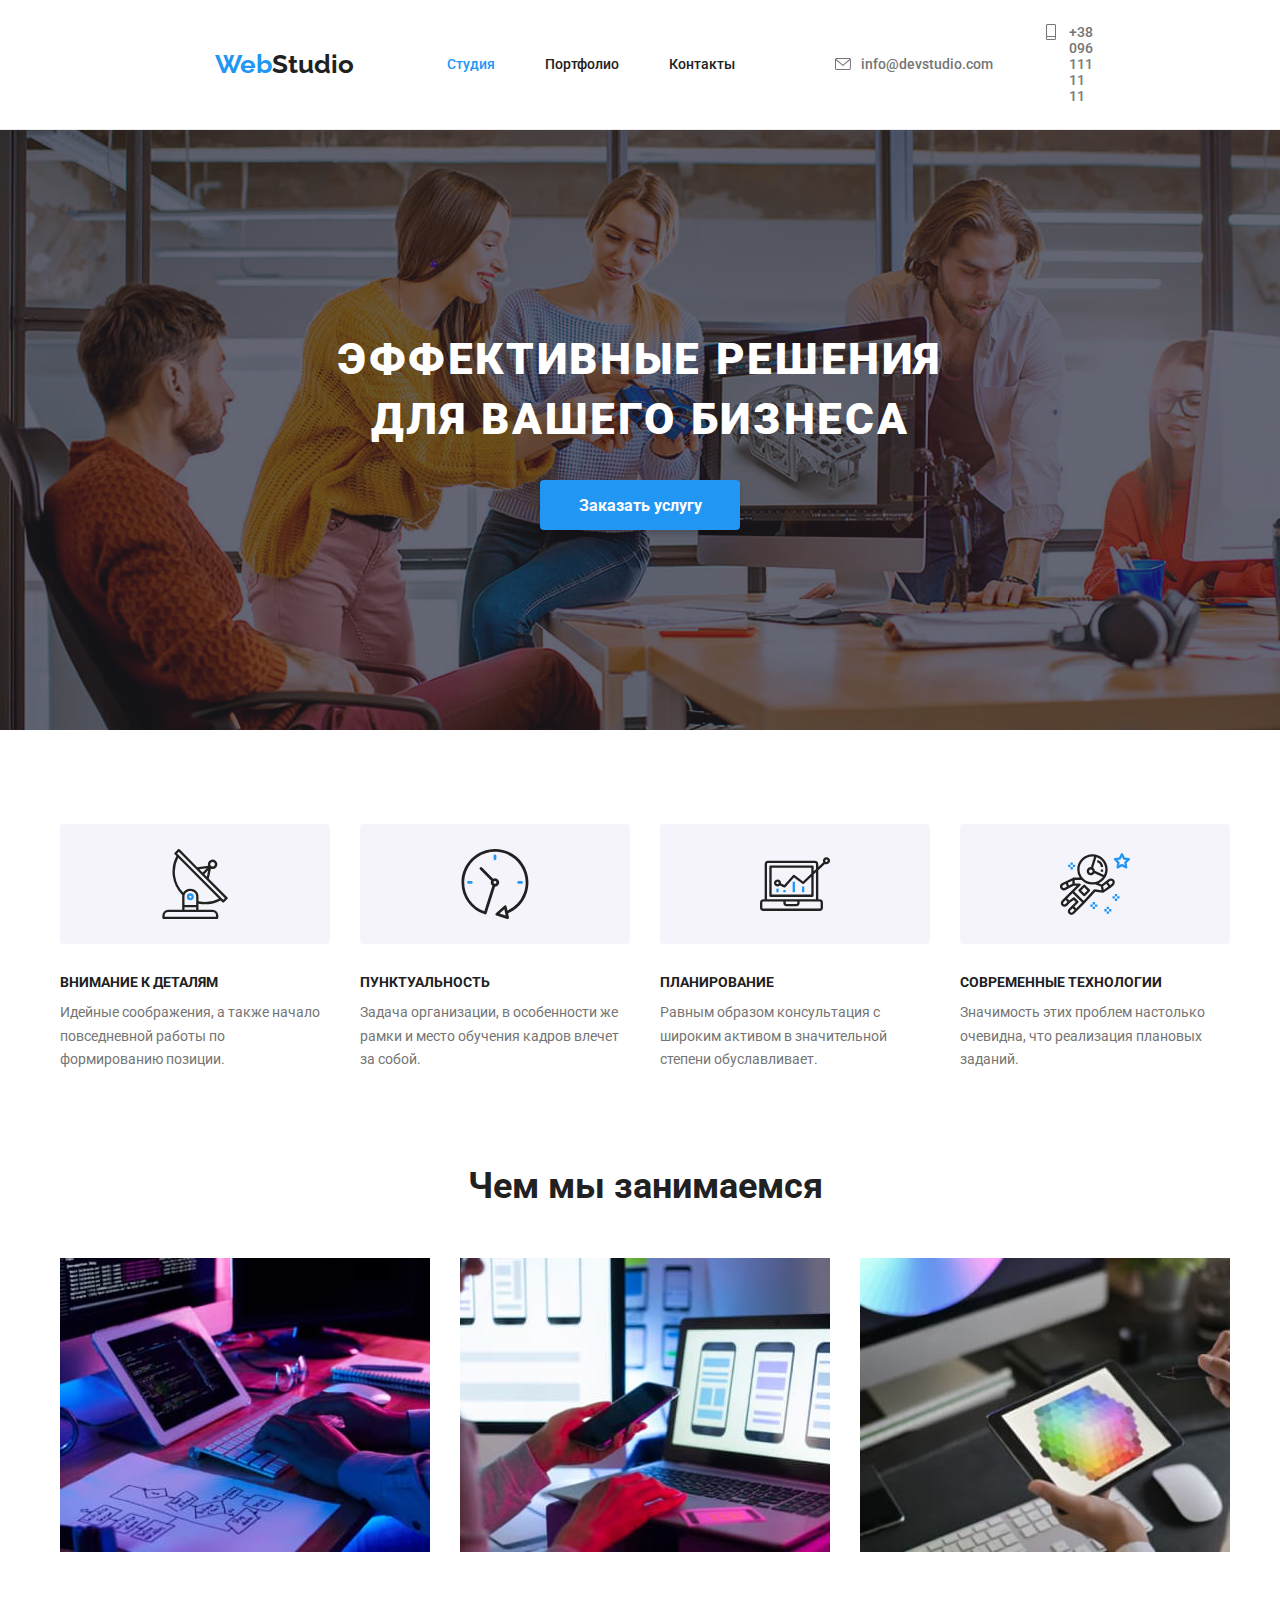
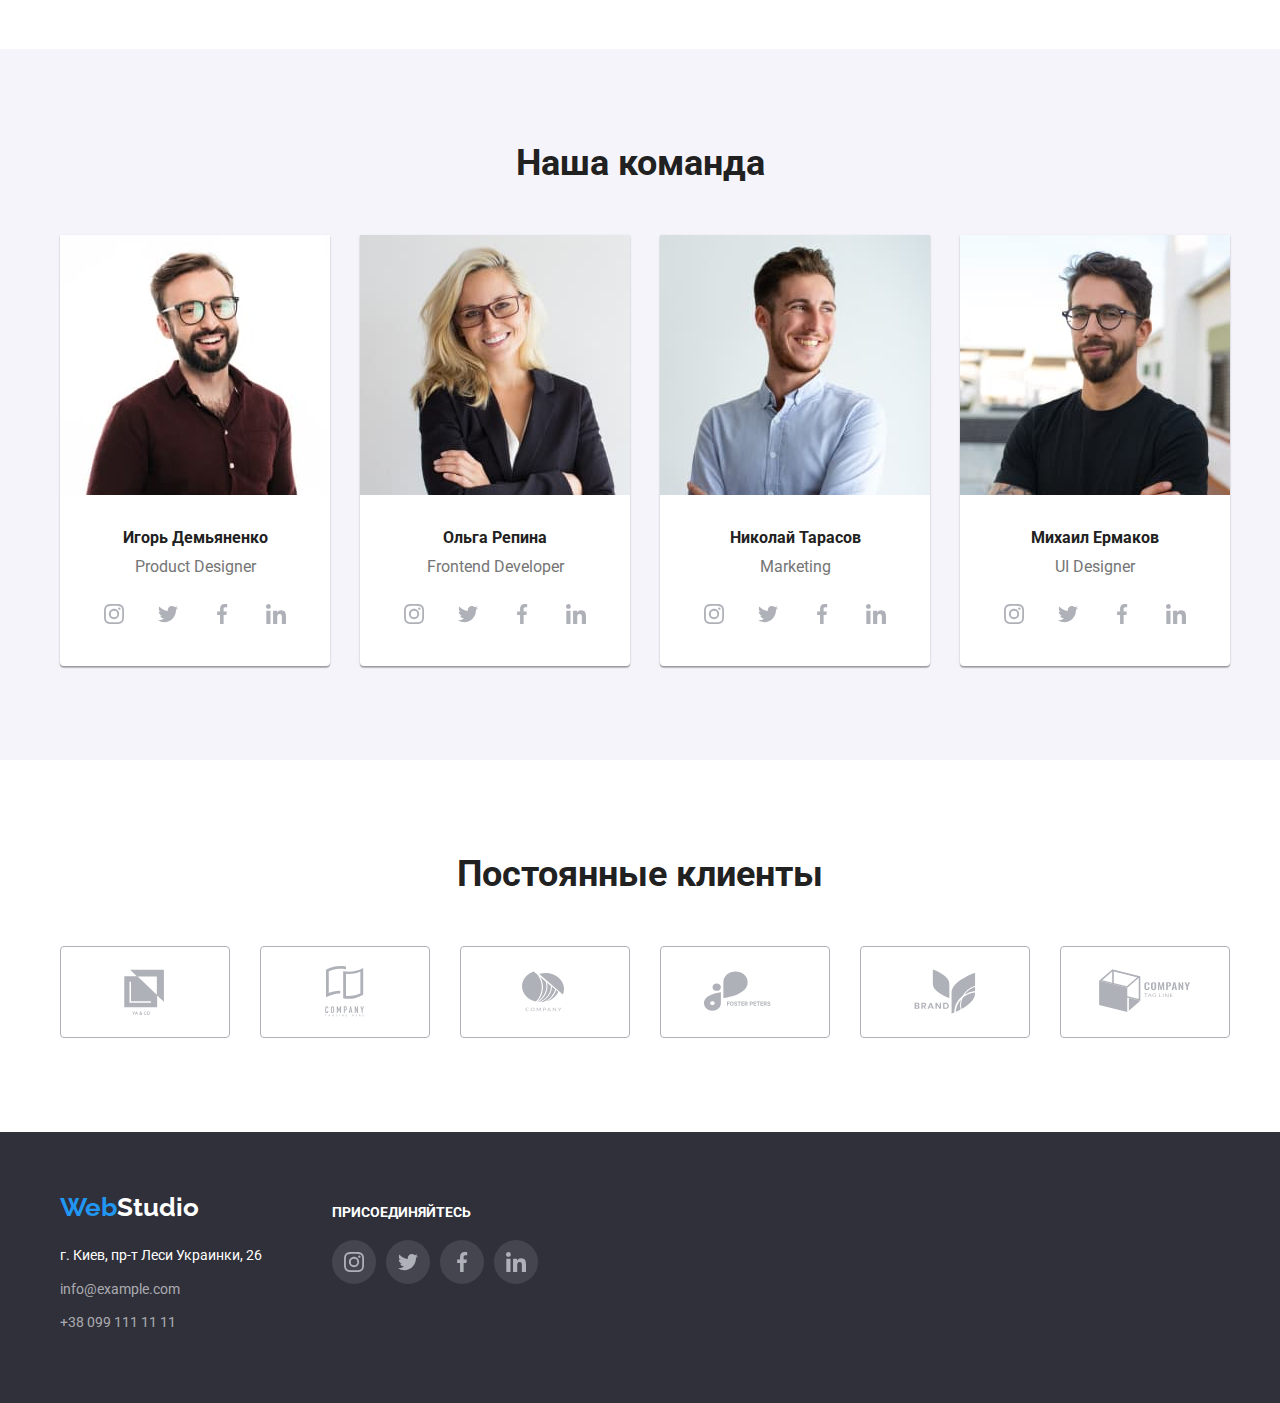
==== commit 9d5d088f: "Исправил" ====
--- a/index.html
+++ b/index.html
@@ -46,7 +46,7 @@
     <main>
         <section class="section-hero">
             <div class="menu-button container">
-                <h1>Эффективные решения для вашего бизнеса</h1>
+                <h1 class="menu-button-title">Эффективные решения для вашего бизнеса</h1>
                 <button type="button" class="mainbutton">Заказать услугу</button>
             </div>
         </section>
--- a/css/styles.css
+++ b/css/styles.css
@@ -27,7 +27,7 @@
     width: 1170px;
 }
 .section {
-    padding: 94px 215px;
+    padding: 94px 60px;
 }
 
 /* Хедер */
@@ -113,7 +113,7 @@
 
 .section-hero {
     background:linear-gradient(rgba(47, 48, 58, 0.4),rgba(47, 48, 58, 0.4)), url(../images/hero-image.jpg) ;
-    padding: 200px 452px;
+    padding: 200px 200px;
     background-repeat: no-repeat;
     background-size: cover;
     max-width: 1600px;
@@ -122,10 +122,9 @@
     display: flex;
     flex-direction: column;
     align-items: center;
-    margin-bottom: 30px;
-
-}
-.menu-button h1 {
+
+}
+.menu-button-title {
     font-weight: 900;
     font-size: 44px;
     line-height: 1.36;
@@ -286,18 +285,24 @@
     border: 1px solid #AFB1B8;
     box-sizing: border-box;
     border-radius: 4px;
+    cursor: pointer;
 }
 .icon-image {
     padding: 16px 32px;
     fill: rgba(175, 177, 184, 1);
 }
-.icon-image:hover {
+.icon-item:hover .icon-image {
     fill: var(--brandcolortwo);
 }
+.icon-item:hover {
+    border-color: var(--brandcolortwo);
+}
 
 /* Футер */
+
+
 .footer {
-    padding: 60px 215px;
+    padding: 60px 60px;
     background-color: #2F303A;
 }
 .footer-box {
@@ -358,7 +363,7 @@
     font-size: 14px;
     font-weight: 700;
     color:rgba(255, 255, 255, 1);
-    padding-bottom: 20px;
+    margin-bottom: 20px;
 }
 .socials-footer {
     display: flex;
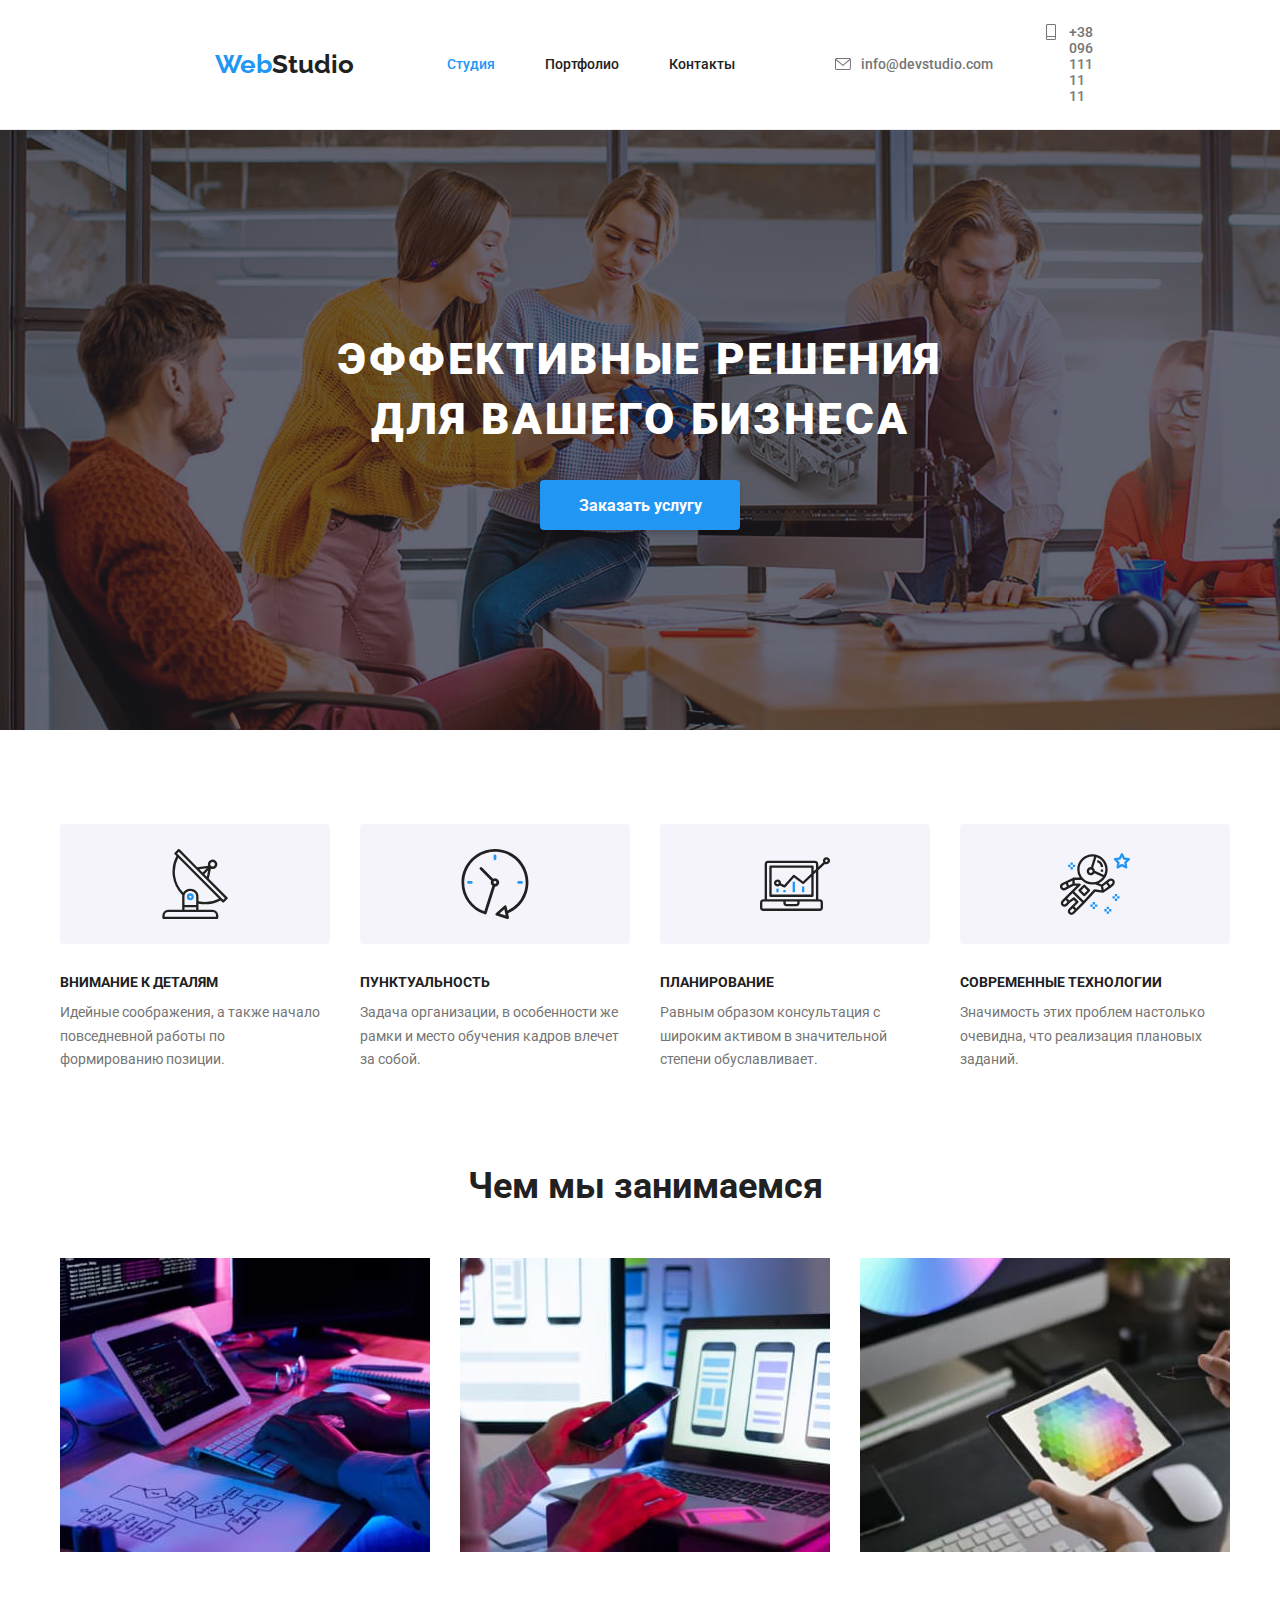
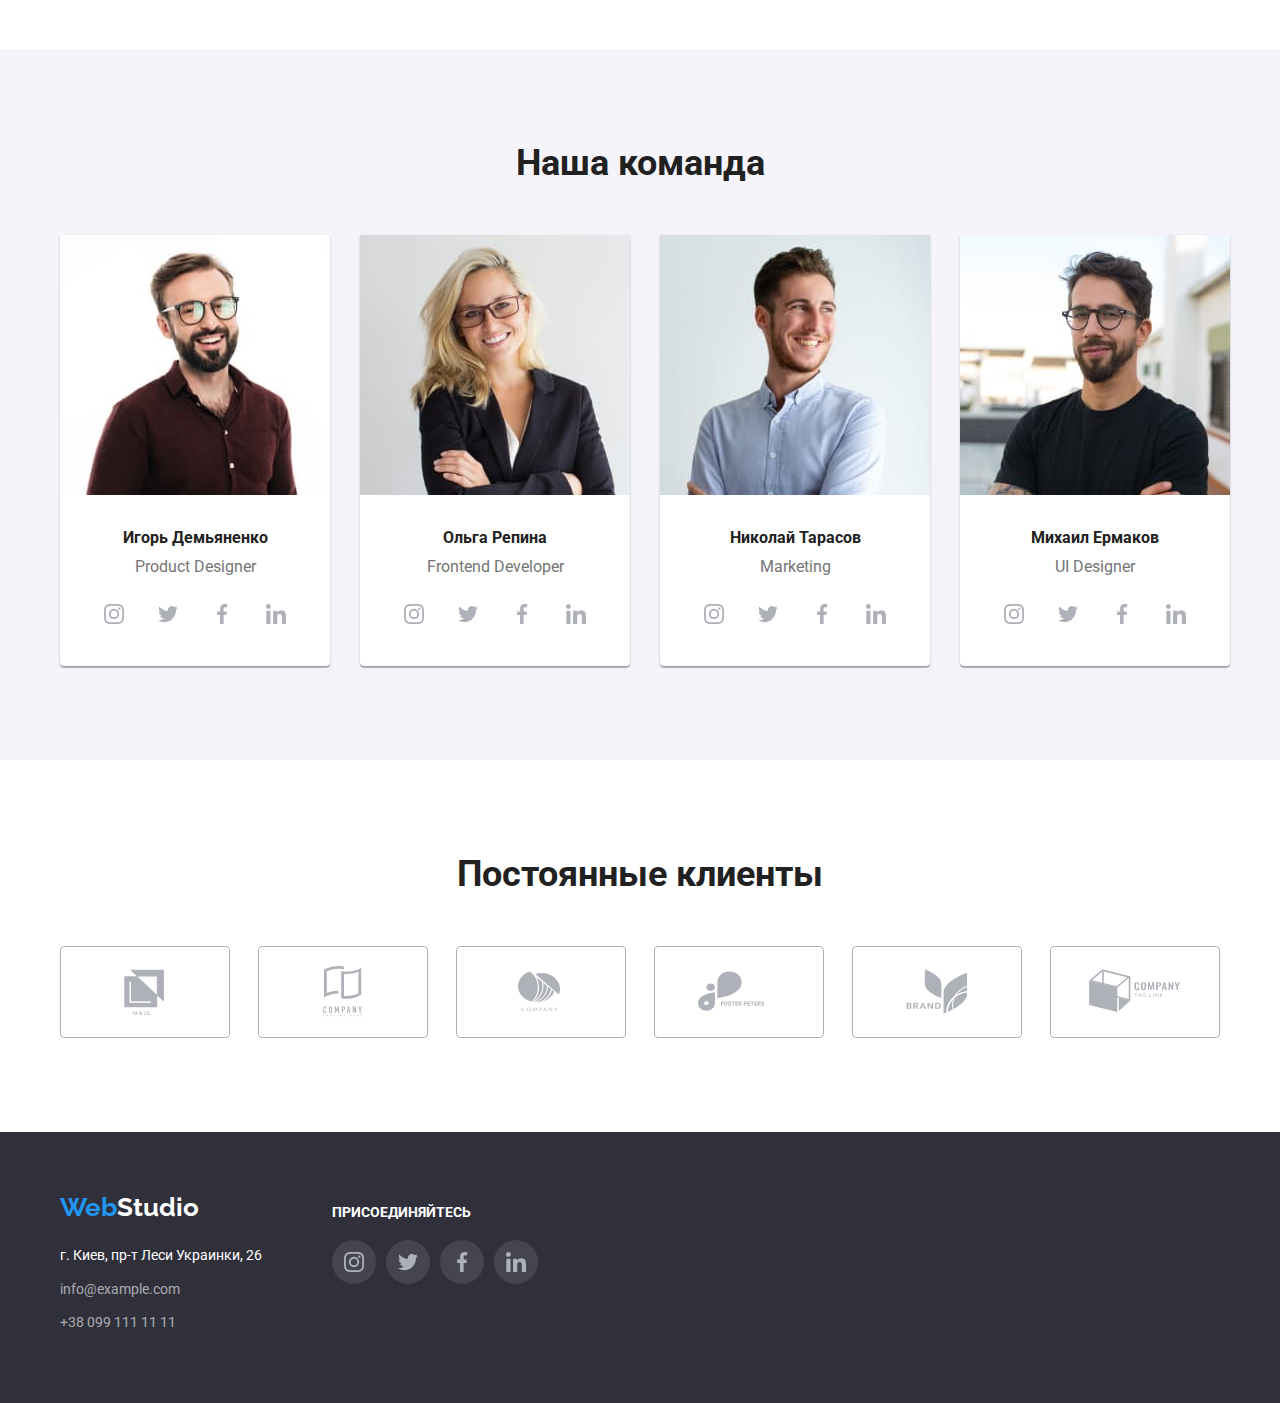
==== commit 81a30020: "Исправил ошибку" ====
--- a/index.html
+++ b/index.html
@@ -271,8 +271,8 @@
 
         <!-- Лого секция -->
         <section class="section">
-            <h2 class="title-page">Постоянные клиенты</h2>
-            <div class="container container-size">
+            <div class="container">
+                <h2 class="title-page">Постоянные клиенты</h2>
                 <ul class="icon-list">
                     <li class="icon-item">
                         <svg class="icon-image">
--- a/css/styles.css
+++ b/css/styles.css
@@ -20,11 +20,8 @@
     --brandcolortwo: #2196f3;
 }
 .container {
-    max-width: 1200px;
+    max-width: 1170px;
     margin: 0 auto;
-}
-.container-size {
-    width: 1170px;
 }
 .section {
     padding: 94px 60px;
